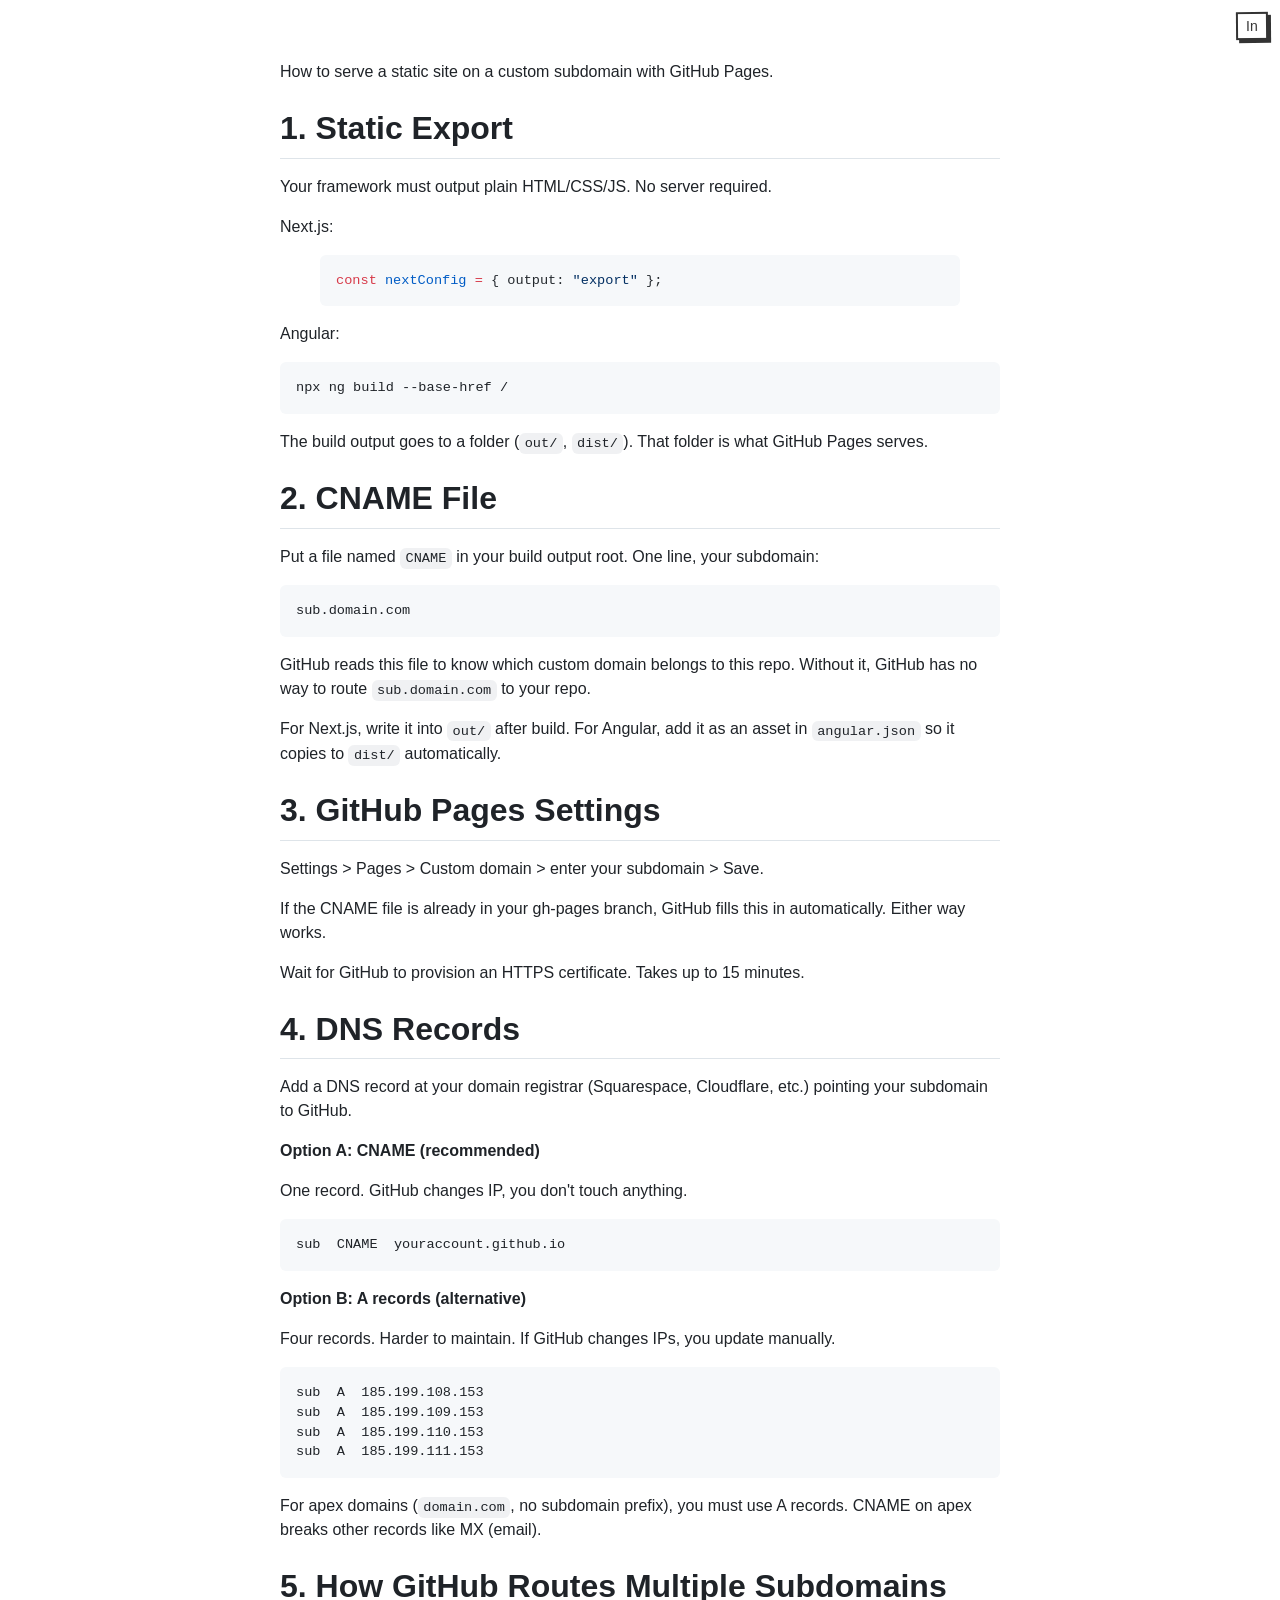
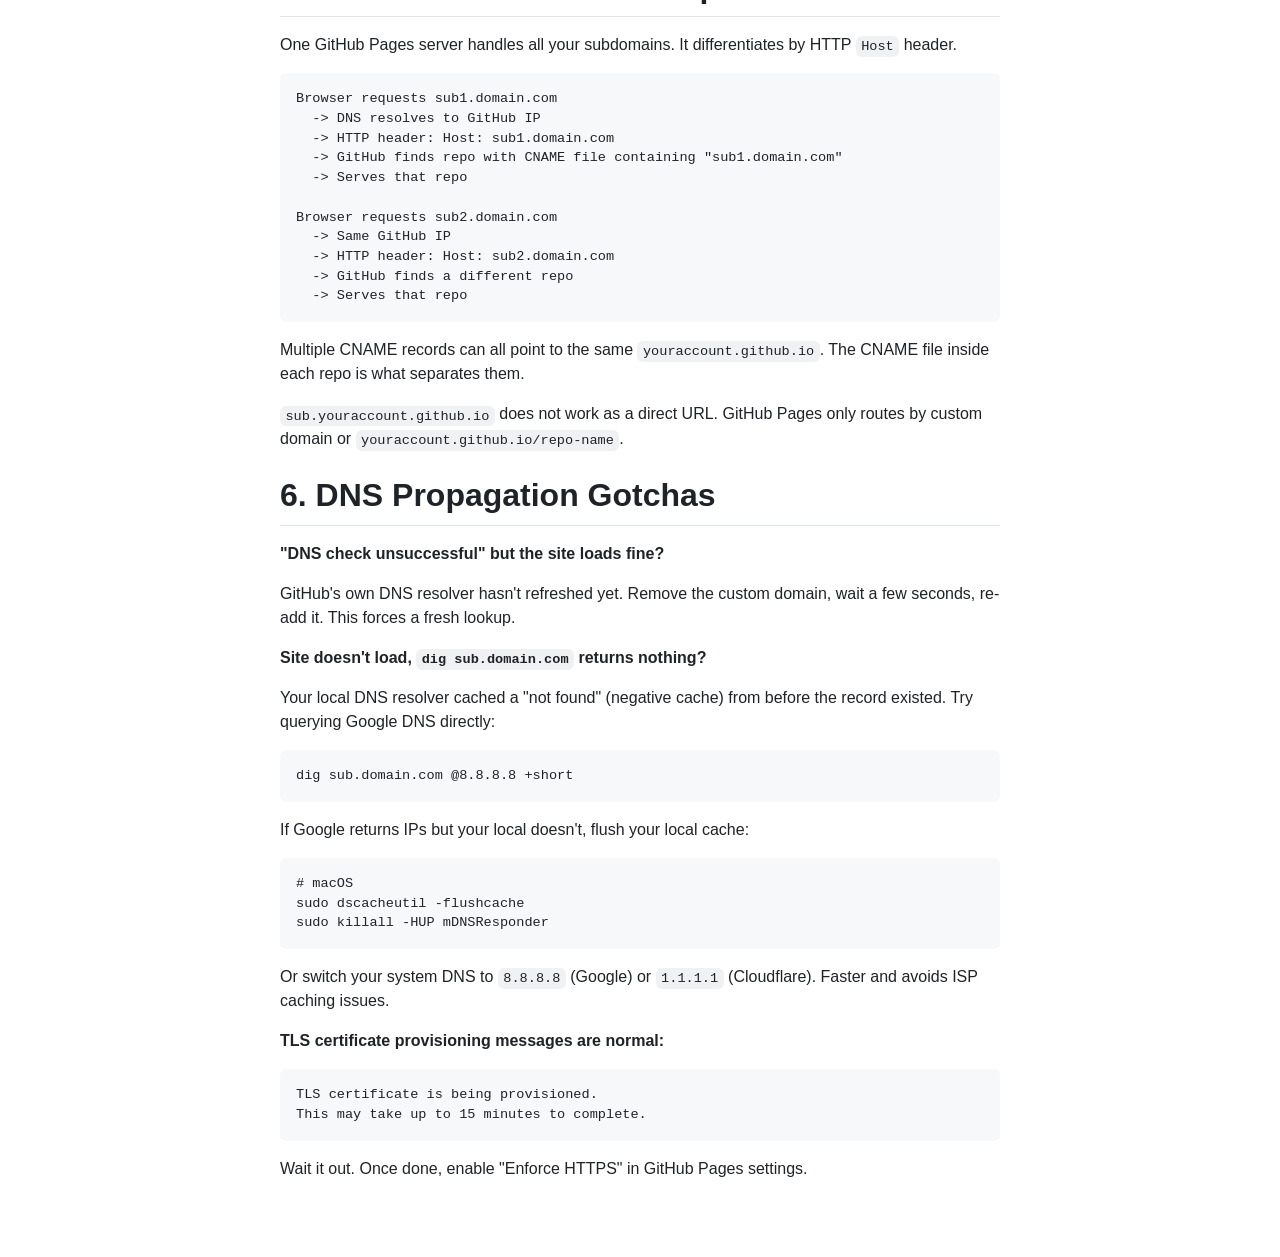
==== index.html @ 017d8f03 "Get schwifty" ====
<!DOCTYPE html><!--F94pwyqtLbJ1Lxm8jkdNw--><html lang="en"><head><meta charSet="utf-8"/><link rel="preconnect" href="/" crossorigin=""/><meta name="viewport" content="width=device-width, initial-scale=1"/><link rel="stylesheet" href="/_next/static/css/fa06c269acf35ffd.css" data-precedence="next"/><link rel="stylesheet" href="/_next/static/css/74cd0a2f782d143d.css" data-precedence="next"/><link rel="preload" as="script" fetchPriority="low" href="/_next/static/chunks/webpack-ace432bf927665dd.js"/><script src="/_next/static/chunks/b48bacdb-7a43676c4658920c.js" async=""></script><script src="/_next/static/chunks/946-8ff3b1b3d283916a.js" async=""></script><script src="/_next/static/chunks/main-app-d2dad3be5fbc495d.js" async=""></script><script src="/_next/static/chunks/1d63ee18-108c5ae9f1ac741a.js" async=""></script><script src="/_next/static/chunks/461-efc938a160408e23.js" async=""></script><script src="/_next/static/chunks/app/layout-14f5645ea56c3a51.js" async=""></script><meta name="next-size-adjust" content=""/><link rel="icon" type="image/svg+xml" href="/fav.svg"/><link rel="icon" href="/favicon.ico" media="(prefers-color-scheme: light)"/><link rel="icon" href="/favicon-dark.ico" media="(prefers-color-scheme: dark)"/><title>Serving your subdomain on Github too | jialinhuang</title><script src="/_next/static/chunks/polyfills-42372ed130431b0a.js" noModule=""></script></head><body class="__className_1773dd"><div hidden=""><!--$--><!--/$--></div><div id="auth-button" style="position:fixed;top:12px;right:12px"></div><article class="markdown-body page_base__QPYMP"><div><p>How to serve a static site on a custom subdomain with GitHub Pages.</p>
<h1>1. Static Export</h1>
<p>Your framework must output plain HTML/CSS/JS. No server required.</p>
<p>Next.js:</p>
<figure data-rehype-pretty-code-figure=""><pre tabindex="0" data-language="js" data-theme="github-dark github-light"><code data-language="js" data-theme="github-dark github-light" style="display: grid;"><span data-line=""><span style="--shiki-dark:#F97583;--shiki-light:#D73A49">const</span><span style="--shiki-dark:#79B8FF;--shiki-light:#005CC5"> nextConfig</span><span style="--shiki-dark:#F97583;--shiki-light:#D73A49"> =</span><span style="--shiki-dark:#E1E4E8;--shiki-light:#24292E"> { output: </span><span style="--shiki-dark:#9ECBFF;--shiki-light:#032F62">"export"</span><span style="--shiki-dark:#E1E4E8;--shiki-light:#24292E"> };</span></span></code></pre></figure>
<p>Angular:</p>
<pre><code>npx ng build --base-href /
</code></pre>
<p>The build output goes to a folder (<code>out/</code>, <code>dist/</code>). That folder is what GitHub Pages serves.</p>
<h1>2. CNAME File</h1>
<p>Put a file named <code>CNAME</code> in your build output root. One line, your subdomain:</p>
<pre><code>sub.domain.com
</code></pre>
<p>GitHub reads this file to know which custom domain belongs to this repo. Without it, GitHub has no way to route <code>sub.domain.com</code> to your repo.</p>
<p>For Next.js, write it into <code>out/</code> after build. For Angular, add it as an asset in <code>angular.json</code> so it copies to <code>dist/</code> automatically.</p>
<h1>3. GitHub Pages Settings</h1>
<p>Settings > Pages > Custom domain > enter your subdomain > Save.</p>
<p>If the CNAME file is already in your gh-pages branch, GitHub fills this in automatically. Either way works.</p>
<p>Wait for GitHub to provision an HTTPS certificate. Takes up to 15 minutes.</p>
<h1>4. DNS Records</h1>
<p>Add a DNS record at your domain registrar (Squarespace, Cloudflare, etc.) pointing your subdomain to GitHub.</p>
<p><strong>Option A: CNAME (recommended)</strong></p>
<p>One record. GitHub changes IP, you don't touch anything.</p>
<pre><code>sub  CNAME  youraccount.github.io
</code></pre>
<p><strong>Option B: A records (alternative)</strong></p>
<p>Four records. Harder to maintain. If GitHub changes IPs, you update manually.</p>
<pre><code>sub  A  185.199.108.153
sub  A  185.199.109.153
sub  A  185.199.110.153
sub  A  185.199.111.153
</code></pre>
<p>For apex domains (<code>domain.com</code>, no subdomain prefix), you must use A records. CNAME on apex breaks other records like MX (email).</p>
<h1>5. How GitHub Routes Multiple Subdomains</h1>
<p>One GitHub Pages server handles all your subdomains. It differentiates by HTTP <code>Host</code> header.</p>
<pre><code>Browser requests sub1.domain.com
  -> DNS resolves to GitHub IP
  -> HTTP header: Host: sub1.domain.com
  -> GitHub finds repo with CNAME file containing "sub1.domain.com"
  -> Serves that repo

Browser requests sub2.domain.com
  -> Same GitHub IP
  -> HTTP header: Host: sub2.domain.com
  -> GitHub finds a different repo
  -> Serves that repo
</code></pre>
<p>Multiple CNAME records can all point to the same <code>youraccount.github.io</code>. The CNAME file inside each repo is what separates them.</p>
<p><code>sub.youraccount.github.io</code> does not work as a direct URL. GitHub Pages only routes by custom domain or <code>youraccount.github.io/repo-name</code>.</p>
<h1>6. DNS Propagation Gotchas</h1>
<p><strong>"DNS check unsuccessful" but the site loads fine?</strong></p>
<p>GitHub's own DNS resolver hasn't refreshed yet. Remove the custom domain, wait a few seconds, re-add it. This forces a fresh lookup.</p>
<p><strong>Site doesn't load, <code>dig sub.domain.com</code> returns nothing?</strong></p>
<p>Your local DNS resolver cached a "not found" (negative cache) from before the record existed. Try querying Google DNS directly:</p>
<pre><code>dig sub.domain.com @8.8.8.8 +short
</code></pre>
<p>If Google returns IPs but your local doesn't, flush your local cache:</p>
<pre><code># macOS
sudo dscacheutil -flushcache
sudo killall -HUP mDNSResponder
</code></pre>
<p>Or switch your system DNS to <code>8.8.8.8</code> (Google) or <code>1.1.1.1</code> (Cloudflare). Faster and avoids ISP caching issues.</p>
<p><strong>TLS certificate provisioning messages are normal:</strong></p>
<pre><code>TLS certificate is being provisioned.
This may take up to 15 minutes to complete.
</code></pre>
<p>Wait it out. Once done, enable "Enforce HTTPS" in GitHub Pages settings.</p></div></article><!--$--><!--/$--><script src="/_next/static/chunks/webpack-ace432bf927665dd.js" id="_R_" async=""></script><script>(self.__next_f=self.__next_f||[]).push([0])</script><script>self.__next_f.push([1,"1:\"$Sreact.fragment\"\n2:I[5837,[\"636\",\"static/chunks/1d63ee18-108c5ae9f1ac741a.js\",\"461\",\"static/chunks/461-efc938a160408e23.js\",\"177\",\"static/chunks/app/layout-14f5645ea56c3a51.js\"],\"default\"]\n3:I[5541,[],\"\"]\n4:I[801,[],\"\"]\n6:I[5880,[],\"OutletBoundary\"]\n8:I[8337,[],\"AsyncMetadataOutlet\"]\na:I[5880,[],\"ViewportBoundary\"]\nc:I[5880,[],\"MetadataBoundary\"]\nd:\"$Sreact.suspense\"\nf:I[2455,[],\"\"]\n:HC[\"/\",\"\"]\n:HL[\"/_next/static/css/fa06c269acf35ffd.css\",\"style\"]\n:HL[\"/_next/static/css/74cd0a2f782d143d.css\",\"style\"]\n"])</script><script>self.__next_f.push([1,"0:{\"P\":null,\"b\":\"F94pwyqtLbJ1Lxm8jkdNw\",\"p\":\"\",\"c\":[\"\",\"\"],\"i\":false,\"f\":[[[\"\",{\"children\":[\"__PAGE__\",{}]},\"$undefined\",\"$undefined\",true],[\"\",[\"$\",\"$1\",\"c\",{\"children\":[[[\"$\",\"link\",\"0\",{\"rel\":\"stylesheet\",\"href\":\"/_next/static/css/fa06c269acf35ffd.css\",\"precedence\":\"next\",\"crossOrigin\":\"$undefined\",\"nonce\":\"$undefined\"}]],[\"$\",\"html\",null,{\"lang\":\"en\",\"children\":[[\"$\",\"head\",null,{\"children\":[[\"$\",\"link\",null,{\"rel\":\"icon\",\"type\":\"image/svg+xml\",\"href\":\"/fav.svg\"}],[\"$\",\"link\",null,{\"rel\":\"icon\",\"href\":\"/favicon.ico\",\"media\":\"(prefers-color-scheme: light)\"}],[\"$\",\"link\",null,{\"rel\":\"icon\",\"href\":\"/favicon-dark.ico\",\"media\":\"(prefers-color-scheme: dark)\"}]]}],[\"$\",\"body\",null,{\"className\":\"__className_1773dd\",\"children\":[[\"$\",\"$L2\",null,{}],[\"$\",\"$L3\",null,{\"parallelRouterKey\":\"children\",\"error\":\"$undefined\",\"errorStyles\":\"$undefined\",\"errorScripts\":\"$undefined\",\"template\":[\"$\",\"$L4\",null,{}],\"templateStyles\":\"$undefined\",\"templateScripts\":\"$undefined\",\"notFound\":[[[\"$\",\"title\",null,{\"children\":\"404: This page could not be found.\"}],[\"$\",\"div\",null,{\"style\":{\"fontFamily\":\"system-ui,\\\"Segoe UI\\\",Roboto,Helvetica,Arial,sans-serif,\\\"Apple Color Emoji\\\",\\\"Segoe UI Emoji\\\"\",\"height\":\"100vh\",\"textAlign\":\"center\",\"display\":\"flex\",\"flexDirection\":\"column\",\"alignItems\":\"center\",\"justifyContent\":\"center\"},\"children\":[\"$\",\"div\",null,{\"children\":[[\"$\",\"style\",null,{\"dangerouslySetInnerHTML\":{\"__html\":\"body{color:#000;background:#fff;margin:0}.next-error-h1{border-right:1px solid rgba(0,0,0,.3)}@media (prefers-color-scheme:dark){body{color:#fff;background:#000}.next-error-h1{border-right:1px solid rgba(255,255,255,.3)}}\"}}],[\"$\",\"h1\",null,{\"className\":\"next-error-h1\",\"style\":{\"display\":\"inline-block\",\"margin\":\"0 20px 0 0\",\"padding\":\"0 23px 0 0\",\"fontSize\":24,\"fontWeight\":500,\"verticalAlign\":\"top\",\"lineHeight\":\"49px\"},\"children\":404}],[\"$\",\"div\",null,{\"style\":{\"display\":\"inline-block\"},\"children\":[\"$\",\"h2\",null,{\"style\":{\"fontSize\":14,\"fontWeight\":400,\"lineHeight\":\"49px\",\"margin\":0},\"children\":\"This page could not be found.\"}]}]]}]}]],[]],\"forbidden\":\"$undefined\",\"unauthorized\":\"$undefined\"}]]}]]}]]}],{\"children\":[\"__PAGE__\",[\"$\",\"$1\",\"c\",{\"children\":[\"$L5\",[[\"$\",\"link\",\"0\",{\"rel\":\"stylesheet\",\"href\":\"/_next/static/css/74cd0a2f782d143d.css\",\"precedence\":\"next\",\"crossOrigin\":\"$undefined\",\"nonce\":\"$undefined\"}]],[\"$\",\"$L6\",null,{\"children\":[\"$L7\",[\"$\",\"$L8\",null,{\"promise\":\"$@9\"}]]}]]}],{},null,false]},null,false],[\"$\",\"$1\",\"h\",{\"children\":[null,[[\"$\",\"$La\",null,{\"children\":\"$Lb\"}],[\"$\",\"meta\",null,{\"name\":\"next-size-adjust\",\"content\":\"\"}]],[\"$\",\"$Lc\",null,{\"children\":[\"$\",\"div\",null,{\"hidden\":true,\"children\":[\"$\",\"$d\",null,{\"fallback\":null,\"children\":\"$Le\"}]}]}]]}],false]],\"m\":\"$undefined\",\"G\":[\"$f\",[]],\"s\":false,\"S\":true}\n"])</script><script>self.__next_f.push([1,"b:[[\"$\",\"meta\",\"0\",{\"charSet\":\"utf-8\"}],[\"$\",\"meta\",\"1\",{\"name\":\"viewport\",\"content\":\"width=device-width, initial-scale=1\"}]]\n7:null\n"])</script><script>self.__next_f.push([1,"9:{\"metadata\":[[\"$\",\"title\",\"0\",{\"children\":\"Serving your subdomain on Github too | jialinhuang\"}]],\"error\":null,\"digest\":\"$undefined\"}\n"])</script><script>self.__next_f.push([1,"e:\"$9:metadata\"\n"])</script><script>self.__next_f.push([1,"10:T11be,"])</script><script>self.__next_f.push([1,"\u003cp\u003eHow to serve a static site on a custom subdomain with GitHub Pages.\u003c/p\u003e\n\u003ch1\u003e1. Static Export\u003c/h1\u003e\n\u003cp\u003eYour framework must output plain HTML/CSS/JS. No server required.\u003c/p\u003e\n\u003cp\u003eNext.js:\u003c/p\u003e\n\u003cfigure data-rehype-pretty-code-figure=\"\"\u003e\u003cpre tabindex=\"0\" data-language=\"js\" data-theme=\"github-dark github-light\"\u003e\u003ccode data-language=\"js\" data-theme=\"github-dark github-light\" style=\"display: grid;\"\u003e\u003cspan data-line=\"\"\u003e\u003cspan style=\"--shiki-dark:#F97583;--shiki-light:#D73A49\"\u003econst\u003c/span\u003e\u003cspan style=\"--shiki-dark:#79B8FF;--shiki-light:#005CC5\"\u003e nextConfig\u003c/span\u003e\u003cspan style=\"--shiki-dark:#F97583;--shiki-light:#D73A49\"\u003e =\u003c/span\u003e\u003cspan style=\"--shiki-dark:#E1E4E8;--shiki-light:#24292E\"\u003e { output: \u003c/span\u003e\u003cspan style=\"--shiki-dark:#9ECBFF;--shiki-light:#032F62\"\u003e\"export\"\u003c/span\u003e\u003cspan style=\"--shiki-dark:#E1E4E8;--shiki-light:#24292E\"\u003e };\u003c/span\u003e\u003c/span\u003e\u003c/code\u003e\u003c/pre\u003e\u003c/figure\u003e\n\u003cp\u003eAngular:\u003c/p\u003e\n\u003cpre\u003e\u003ccode\u003enpx ng build --base-href /\n\u003c/code\u003e\u003c/pre\u003e\n\u003cp\u003eThe build output goes to a folder (\u003ccode\u003eout/\u003c/code\u003e, \u003ccode\u003edist/\u003c/code\u003e). That folder is what GitHub Pages serves.\u003c/p\u003e\n\u003ch1\u003e2. CNAME File\u003c/h1\u003e\n\u003cp\u003ePut a file named \u003ccode\u003eCNAME\u003c/code\u003e in your build output root. One line, your subdomain:\u003c/p\u003e\n\u003cpre\u003e\u003ccode\u003esub.domain.com\n\u003c/code\u003e\u003c/pre\u003e\n\u003cp\u003eGitHub reads this file to know which custom domain belongs to this repo. Without it, GitHub has no way to route \u003ccode\u003esub.domain.com\u003c/code\u003e to your repo.\u003c/p\u003e\n\u003cp\u003eFor Next.js, write it into \u003ccode\u003eout/\u003c/code\u003e after build. For Angular, add it as an asset in \u003ccode\u003eangular.json\u003c/code\u003e so it copies to \u003ccode\u003edist/\u003c/code\u003e automatically.\u003c/p\u003e\n\u003ch1\u003e3. GitHub Pages Settings\u003c/h1\u003e\n\u003cp\u003eSettings \u003e Pages \u003e Custom domain \u003e enter your subdomain \u003e Save.\u003c/p\u003e\n\u003cp\u003eIf the CNAME file is already in your gh-pages branch, GitHub fills this in automatically. Either way works.\u003c/p\u003e\n\u003cp\u003eWait for GitHub to provision an HTTPS certificate. Takes up to 15 minutes.\u003c/p\u003e\n\u003ch1\u003e4. DNS Records\u003c/h1\u003e\n\u003cp\u003eAdd a DNS record at your domain registrar (Squarespace, Cloudflare, etc.) pointing your subdomain to GitHub.\u003c/p\u003e\n\u003cp\u003e\u003cstrong\u003eOption A: CNAME (recommended)\u003c/strong\u003e\u003c/p\u003e\n\u003cp\u003eOne record. GitHub changes IP, you don't touch anything.\u003c/p\u003e\n\u003cpre\u003e\u003ccode\u003esub  CNAME  youraccount.github.io\n\u003c/code\u003e\u003c/pre\u003e\n\u003cp\u003e\u003cstrong\u003eOption B: A records (alternative)\u003c/strong\u003e\u003c/p\u003e\n\u003cp\u003eFour records. Harder to maintain. If GitHub changes IPs, you update manually.\u003c/p\u003e\n\u003cpre\u003e\u003ccode\u003esub  A  185.199.108.153\nsub  A  185.199.109.153\nsub  A  185.199.110.153\nsub  A  185.199.111.153\n\u003c/code\u003e\u003c/pre\u003e\n\u003cp\u003eFor apex domains (\u003ccode\u003edomain.com\u003c/code\u003e, no subdomain prefix), you must use A records. CNAME on apex breaks other records like MX (email).\u003c/p\u003e\n\u003ch1\u003e5. How GitHub Routes Multiple Subdomains\u003c/h1\u003e\n\u003cp\u003eOne GitHub Pages server handles all your subdomains. It differentiates by HTTP \u003ccode\u003eHost\u003c/code\u003e header.\u003c/p\u003e\n\u003cpre\u003e\u003ccode\u003eBrowser requests sub1.domain.com\n  -\u003e DNS resolves to GitHub IP\n  -\u003e HTTP header: Host: sub1.domain.com\n  -\u003e GitHub finds repo with CNAME file containing \"sub1.domain.com\"\n  -\u003e Serves that repo\n\nBrowser requests sub2.domain.com\n  -\u003e Same GitHub IP\n  -\u003e HTTP header: Host: sub2.domain.com\n  -\u003e GitHub finds a different repo\n  -\u003e Serves that repo\n\u003c/code\u003e\u003c/pre\u003e\n\u003cp\u003eMultiple CNAME records can all point to the same \u003ccode\u003eyouraccount.github.io\u003c/code\u003e. The CNAME file inside each repo is what separates them.\u003c/p\u003e\n\u003cp\u003e\u003ccode\u003esub.youraccount.github.io\u003c/code\u003e does not work as a direct URL. GitHub Pages only routes by custom domain or \u003ccode\u003eyouraccount.github.io/repo-name\u003c/code\u003e.\u003c/p\u003e\n\u003ch1\u003e6. DNS Propagation Gotchas\u003c/h1\u003e\n\u003cp\u003e\u003cstrong\u003e\"DNS check unsuccessful\" but the site loads fine?\u003c/strong\u003e\u003c/p\u003e\n\u003cp\u003eGitHub's own DNS resolver hasn't refreshed yet. Remove the custom domain, wait a few seconds, re-add it. This forces a fresh lookup.\u003c/p\u003e\n\u003cp\u003e\u003cstrong\u003eSite doesn't load, \u003ccode\u003edig sub.domain.com\u003c/code\u003e returns nothing?\u003c/strong\u003e\u003c/p\u003e\n\u003cp\u003eYour local DNS resolver cached a \"not found\" (negative cache) from before the record existed. Try querying Google DNS directly:\u003c/p\u003e\n\u003cpre\u003e\u003ccode\u003edig sub.domain.com @8.8.8.8 +short\n\u003c/code\u003e\u003c/pre\u003e\n\u003cp\u003eIf Google returns IPs but your local doesn't, flush your local cache:\u003c/p\u003e\n\u003cpre\u003e\u003ccode\u003e# macOS\nsudo dscacheutil -flushcache\nsudo killall -HUP mDNSResponder\n\u003c/code\u003e\u003c/pre\u003e\n\u003cp\u003eOr switch your system DNS to \u003ccode\u003e8.8.8.8\u003c/code\u003e (Google) or \u003ccode\u003e1.1.1.1\u003c/code\u003e (Cloudflare). Faster and avoids ISP caching issues.\u003c/p\u003e\n\u003cp\u003e\u003cstrong\u003eTLS certificate provisioning messages are normal:\u003c/strong\u003e\u003c/p\u003e\n\u003cpre\u003e\u003ccode\u003eTLS certificate is being provisioned.\nThis may take up to 15 minutes to complete.\n\u003c/code\u003e\u003c/pre\u003e\n\u003cp\u003eWait it out. Once done, enable \"Enforce HTTPS\" in GitHub Pages settings.\u003c/p\u003e"])</script><script>self.__next_f.push([1,"5:[\"$\",\"article\",null,{\"className\":\"markdown-body page_base__QPYMP\",\"children\":[\"$\",\"div\",null,{\"dangerouslySetInnerHTML\":{\"__html\":\"$10\"}}]}]\n"])</script></body></html>
---- _next/static/css/fa06c269acf35ffd.css ----
@font-face{font-family:Merriweather;font-style:normal;font-weight:300;font-stretch:100%;font-display:swap;src:url(/_next/static/media/fe4c52824bfaed3e-s.woff2) format("woff2");unicode-range:u+0460-052f,u+1c80-1c8a,u+20b4,u+2de0-2dff,u+a640-a69f,u+fe2e-fe2f}@font-face{font-family:Merriweather;font-style:normal;font-weight:300;font-stretch:100%;font-display:swap;src:url(/_next/static/media/3e8ab5100a4aa694-s.woff2) format("woff2");unicode-range:u+0301,u+0400-045f,u+0490-0491,u+04b0-04b1,u+2116}@font-face{font-family:Merriweather;font-style:normal;font-weight:300;font-stretch:100%;font-display:swap;src:url(/_next/static/media/b78b37b810acce9f-s.woff2) format("woff2");unicode-range:u+0102-0103,u+0110-0111,u+0128-0129,u+0168-0169,u+01a0-01a1,u+01af-01b0,u+0300-0301,u+0303-0304,u+0308-0309,u+0323,u+0329,u+1ea0-1ef9,u+20ab}@font-face{font-family:Merriweather;font-style:normal;font-weight:300;font-stretch:100%;font-display:swap;src:url(/_next/static/media/027647acf05c7ff8-s.woff2) format("woff2");unicode-range:u+0100-02ba,u+02bd-02c5,u+02c7-02cc,u+02ce-02d7,u+02dd-02ff,u+0304,u+0308,u+0329,u+1d00-1dbf,u+1e00-1e9f,u+1ef2-1eff,u+2020,u+20a0-20ab,u+20ad-20c0,u+2113,u+2c60-2c7f,u+a720-a7ff}@font-face{font-family:Merriweather;font-style:normal;font-weight:300;font-stretch:100%;font-display:swap;src:url(/_next/static/media/1f3fe8c6df3d47c1-s.woff2) format("woff2");unicode-range:u+00??,u+0131,u+0152-0153,u+02bb-02bc,u+02c6,u+02da,u+02dc,u+0304,u+0308,u+0329,u+2000-206f,u+20ac,u+2122,u+2191,u+2193,u+2212,u+2215,u+feff,u+fffd}@font-face{font-family:Merriweather;font-style:normal;font-weight:400;font-stretch:100%;font-display:swap;src:url(/_next/static/media/fe4c52824bfaed3e-s.woff2) format("woff2");unicode-range:u+0460-052f,u+1c80-1c8a,u+20b4,u+2de0-2dff,u+a640-a69f,u+fe2e-fe2f}@font-face{font-family:Merriweather;font-style:normal;font-weight:400;font-stretch:100%;font-display:swap;src:url(/_next/static/media/3e8ab5100a4aa694-s.woff2) format("woff2");unicode-range:u+0301,u+0400-045f,u+0490-0491,u+04b0-04b1,u+2116}@font-face{font-family:Merriweather;font-style:normal;font-weight:400;font-stretch:100%;font-display:swap;src:url(/_next/static/media/b78b37b810acce9f-s.woff2) format("woff2");unicode-range:u+0102-0103,u+0110-0111,u+0128-0129,u+0168-0169,u+01a0-01a1,u+01af-01b0,u+0300-0301,u+0303-0304,u+0308-0309,u+0323,u+0329,u+1ea0-1ef9,u+20ab}@font-face{font-family:Merriweather;font-style:normal;font-weight:400;font-stretch:100%;font-display:swap;src:url(/_next/static/media/027647acf05c7ff8-s.woff2) format("woff2");unicode-range:u+0100-02ba,u+02bd-02c5,u+02c7-02cc,u+02ce-02d7,u+02dd-02ff,u+0304,u+0308,u+0329,u+1d00-1dbf,u+1e00-1e9f,u+1ef2-1eff,u+2020,u+20a0-20ab,u+20ad-20c0,u+2113,u+2c60-2c7f,u+a720-a7ff}@font-face{font-family:Merriweather;font-style:normal;font-weight:400;font-stretch:100%;font-display:swap;src:url(/_next/static/media/1f3fe8c6df3d47c1-s.woff2) format("woff2");unicode-range:u+00??,u+0131,u+0152-0153,u+02bb-02bc,u+02c6,u+02da,u+02dc,u+0304,u+0308,u+0329,u+2000-206f,u+20ac,u+2122,u+2191,u+2193,u+2212,u+2215,u+feff,u+fffd}@font-face{font-family:Merriweather;font-style:normal;font-weight:700;font-stretch:100%;font-display:swap;src:url(/_next/static/media/fe4c52824bfaed3e-s.woff2) format("woff2");unicode-range:u+0460-052f,u+1c80-1c8a,u+20b4,u+2de0-2dff,u+a640-a69f,u+fe2e-fe2f}@font-face{font-family:Merriweather;font-style:normal;font-weight:700;font-stretch:100%;font-display:swap;src:url(/_next/static/media/3e8ab5100a4aa694-s.woff2) format("woff2");unicode-range:u+0301,u+0400-045f,u+0490-0491,u+04b0-04b1,u+2116}@font-face{font-family:Merriweather;font-style:normal;font-weight:700;font-stretch:100%;font-display:swap;src:url(/_next/static/media/b78b37b810acce9f-s.woff2) format("woff2");unicode-range:u+0102-0103,u+0110-0111,u+0128-0129,u+0168-0169,u+01a0-01a1,u+01af-01b0,u+0300-0301,u+0303-0304,u+0308-0309,u+0323,u+0329,u+1ea0-1ef9,u+20ab}@font-face{font-family:Merriweather;font-style:normal;font-weight:700;font-stretch:100%;font-display:swap;src:url(/_next/static/media/027647acf05c7ff8-s.woff2) format("woff2");unicode-range:u+0100-02ba,u+02bd-02c5,u+02c7-02cc,u+02ce-02d7,u+02dd-02ff,u+0304,u+0308,u+0329,u+1d00-1dbf,u+1e00-1e9f,u+1ef2-1eff,u+2020,u+20a0-20ab,u+20ad-20c0,u+2113,u+2c60-2c7f,u+a720-a7ff}@font-face{font-family:Merriweather;font-style:normal;font-weight:700;font-stretch:100%;font-display:swap;src:url(/_next/static/media/1f3fe8c6df3d47c1-s.woff2) format("woff2");unicode-range:u+00??,u+0131,u+0152-0153,u+02bb-02bc,u+02c6,u+02da,u+02dc,u+0304,u+0308,u+0329,u+2000-206f,u+20ac,u+2122,u+2191,u+2193,u+2212,u+2215,u+feff,u+fffd}@font-face{font-family:Merriweather Fallback;src:local("Times New Roman");ascent-override:80.59%;descent-override:22.36%;line-gap-override:0.00%;size-adjust:122.09%}.__className_1773dd{font-family:Merriweather,Merriweather Fallback;font-style:normal}:root{--background:#ffffff;--foreground:#171717}@media (prefers-color-scheme:dark){:root{--background:#0d1117;--foreground:#e6edf3}}body,html{max-width:100vw;overflow-x:hidden}body{color:var(--foreground);background:var(--background);font-family:Arial,Helvetica,sans-serif;-webkit-font-smoothing:antialiased;-moz-osx-font-smoothing:grayscale}*{box-sizing:border-box;padding:0;margin:0}a{color:inherit;text-decoration:none}@media (prefers-color-scheme:dark){html{color-scheme:dark}}.markdown-body figure{margin-left:0;margin-right:0}code[data-theme*=" "],code[data-theme*=" "] span{color:var(--shiki-light);background-color:var(--shiki-light-bg)}@media (prefers-color-scheme:dark){code[data-theme*=" "],code[data-theme*=" "] span{color:var(--shiki-dark);background-color:var(--shiki-dark-bg)}}.markdown-body{--base-size-16:1rem;--base-size-24:1.5rem;--base-size-4:0.25rem;--base-size-40:2.5rem;--base-size-8:0.5rem;--base-text-weight-medium:500;--base-text-weight-normal:400;--base-text-weight-semibold:600;--fontStack-monospace:ui-monospace,SFMono-Regular,SF Mono,Menlo,Consolas,Liberation Mono,monospace;--fontStack-sansSerif:-apple-system,BlinkMacSystemFont,"Segoe UI","Noto Sans",Helvetica,Arial,sans-serif,"Apple Color Emoji","Segoe UI Emoji";--fgColor-accent:Highlight}@media (prefers-color-scheme:dark){.markdown-body,[data-theme=dark]{color-scheme:dark;--fgColor-accent:#4493f8;--bgColor-attention-muted:#bb800926;--bgColor-default:#0d1117;--bgColor-muted:#151b23;--bgColor-neutral-muted:#656c7633;--borderColor-accent-emphasis:#1f6feb;--borderColor-attention-emphasis:#9e6a03;--borderColor-danger-emphasis:#da3633;--borderColor-default:#3d444d;--borderColor-done-emphasis:#8957e5;--borderColor-success-emphasis:#238636;--color-prettylights-syntax-brackethighlighter-angle:#9198a1;--color-prettylights-syntax-brackethighlighter-unmatched:#f85149;--color-prettylights-syntax-carriage-return-bg:#b62324;--color-prettylights-syntax-carriage-return-text:#f0f6fc;--color-prettylights-syntax-comment:#9198a1;--color-prettylights-syntax-constant:#79c0ff;--color-prettylights-syntax-constant-other-reference-link:#a5d6ff;--color-prettylights-syntax-entity:#d2a8ff;--color-prettylights-syntax-entity-tag:#7ee787;--color-prettylights-syntax-keyword:#ff7b72;--color-prettylights-syntax-markup-bold:#f0f6fc;--color-prettylights-syntax-markup-changed-bg:#5a1e02;--color-prettylights-syntax-markup-changed-text:#ffdfb6;--color-prettylights-syntax-markup-deleted-bg:#67060c;--color-prettylights-syntax-markup-deleted-text:#ffdcd7;--color-prettylights-syntax-markup-heading:#1f6feb;--color-prettylights-syntax-markup-ignored-bg:#1158c7;--color-prettylights-syntax-markup-ignored-text:#f0f6fc;--color-prettylights-syntax-markup-inserted-bg:#033a16;--color-prettylights-syntax-markup-inserted-text:#aff5b4;--color-prettylights-syntax-markup-italic:#f0f6fc;--color-prettylights-syntax-markup-list:#f2cc60;--color-prettylights-syntax-meta-diff-range:#d2a8ff;--color-prettylights-syntax-storage-modifier-import:#f0f6fc;--color-prettylights-syntax-string:#a5d6ff;--color-prettylights-syntax-string-regexp:#7ee787;--color-prettylights-syntax-sublimelinter-gutter-mark:#3d444d;--color-prettylights-syntax-variable:#ffa657;--fgColor-attention:#d29922;--fgColor-danger:#f85149;--fgColor-default:#f0f6fc;--fgColor-done:#ab7df8;--fgColor-muted:#9198a1;--fgColor-success:#3fb950;--borderColor-muted:#3d444db3;--color-prettylights-syntax-invalid-illegal-bg:var(--bgColor-danger-muted);--color-prettylights-syntax-invalid-illegal-text:var(--fgColor-danger);--focus-outlineColor:var(--borderColor-accent-emphasis);--borderColor-neutral-muted:var(--borderColor-muted)}}@media (prefers-color-scheme:light){.markdown-body,[data-theme=light]{color-scheme:light;--fgColor-danger:#d1242f;--bgColor-attention-muted:#fff8c5;--bgColor-muted:#f6f8fa;--bgColor-neutral-muted:#818b981f;--borderColor-accent-emphasis:#0969da;--borderColor-attention-emphasis:#9a6700;--borderColor-danger-emphasis:#cf222e;--borderColor-default:#d1d9e0;--borderColor-done-emphasis:#8250df;--borderColor-success-emphasis:#1a7f37;--color-prettylights-syntax-brackethighlighter-angle:#59636e;--color-prettylights-syntax-brackethighlighter-unmatched:#82071e;--color-prettylights-syntax-carriage-return-bg:#cf222e;--color-prettylights-syntax-carriage-return-text:#f6f8fa;--color-prettylights-syntax-comment:#59636e;--color-prettylights-syntax-constant:#0550ae;--color-prettylights-syntax-constant-other-reference-link:#0a3069;--color-prettylights-syntax-entity:#6639ba;--color-prettylights-syntax-entity-tag:#0550ae;--color-prettylights-syntax-invalid-illegal-text:var(--fgColor-danger);--color-prettylights-syntax-keyword:#cf222e;--color-prettylights-syntax-markup-changed-bg:#ffd8b5;--color-prettylights-syntax-markup-changed-text:#953800;--color-prettylights-syntax-markup-deleted-bg:#ffebe9;--color-prettylights-syntax-markup-deleted-text:#82071e;--color-prettylights-syntax-markup-heading:#0550ae;--color-prettylights-syntax-markup-ignored-bg:#0550ae;--color-prettylights-syntax-markup-ignored-text:#d1d9e0;--color-prettylights-syntax-markup-inserted-bg:#dafbe1;--color-prettylights-syntax-markup-inserted-text:#116329;--color-prettylights-syntax-markup-list:#3b2300;--color-prettylights-syntax-meta-diff-range:#8250df;--color-prettylights-syntax-string:#0a3069;--color-prettylights-syntax-string-regexp:#116329;--color-prettylights-syntax-sublimelinter-gutter-mark:#818b98;--color-prettylights-syntax-variable:#953800;--fgColor-accent:#0969da;--fgColor-attention:#9a6700;--fgColor-done:#8250df;--fgColor-muted:#59636e;--fgColor-success:#1a7f37;--bgColor-default:#ffffff;--borderColor-muted:#d1d9e0b3;--color-prettylights-syntax-invalid-illegal-bg:var(--bgColor-danger-muted);--color-prettylights-syntax-markup-bold:#1f2328;--color-prettylights-syntax-markup-italic:#1f2328;--color-prettylights-syntax-storage-modifier-import:#1f2328;--fgColor-default:#1f2328;--focus-outlineColor:var(--borderColor-accent-emphasis);--borderColor-neutral-muted:var(--borderColor-muted)}}.markdown-body{-ms-text-size-adjust:100%;-webkit-text-size-adjust:100%;margin:0;font-weight:var(--base-text-weight-normal,400);color:var(--fgColor-default);background-color:var(--bgColor-default);font-family:var(--fontStack-sansSerif,-apple-system,BlinkMacSystemFont,"Segoe UI","Noto Sans",Helvetica,Arial,sans-serif,"Apple Color Emoji","Segoe UI Emoji");font-size:16px;line-height:1.5;word-wrap:break-word}.markdown-body a{text-decoration:underline;text-underline-offset:.2rem}.markdown-body h1:hover .anchor .octicon-link:before,.markdown-body h2:hover .anchor .octicon-link:before,.markdown-body h3:hover .anchor .octicon-link:before,.markdown-body h4:hover .anchor .octicon-link:before,.markdown-body h5:hover .anchor .octicon-link:before,.markdown-body h6:hover .anchor .octicon-link:before{width:16px;height:16px;content:" ";display:inline-block;background-color:currentColor;-webkit-mask-image:url("data:image/svg+xml,<svg xmlns='http://www.w3.org/2000/svg' viewBox='0 0 16 16' version='1.1' aria-hidden='true'><path fill-rule='evenodd' d='M7.775 3.275a.75.75 0 001.06 1.06l1.25-1.25a2 2 0 112.83 2.83l-2.5 2.5a2 2 0 01-2.83 0 .75.75 0 00-1.06 1.06 3.5 3.5 0 004.95 0l2.5-2.5a3.5 3.5 0 00-4.95-4.95l-1.25 1.25zm-4.69 9.64a2 2 0 010-2.83l2.5-2.5a2 2 0 012.83 0 .75.75 0 001.06-1.06 3.5 3.5 0 00-4.95 0l-2.5 2.5a3.5 3.5 0 004.95 4.95l1.25-1.25a.75.75 0 00-1.06-1.06l-1.25 1.25a2 2 0 01-2.83 0z'></path></svg>");mask-image:url("data:image/svg+xml,<svg xmlns='http://www.w3.org/2000/svg' viewBox='0 0 16 16' version='1.1' aria-hidden='true'><path fill-rule='evenodd' d='M7.775 3.275a.75.75 0 001.06 1.06l1.25-1.25a2 2 0 112.83 2.83l-2.5 2.5a2 2 0 01-2.83 0 .75.75 0 00-1.06 1.06 3.5 3.5 0 004.95 0l2.5-2.5a3.5 3.5 0 00-4.95-4.95l-1.25 1.25zm-4.69 9.64a2 2 0 010-2.83l2.5-2.5a2 2 0 012.83 0 .75.75 0 001.06-1.06 3.5 3.5 0 00-4.95 0l-2.5 2.5a3.5 3.5 0 004.95 4.95l1.25-1.25a.75.75 0 00-1.06-1.06l-1.25 1.25a2 2 0 01-2.83 0z'></path></svg>")}.markdown-body details,.markdown-body figcaption,.markdown-body figure{display:block}.markdown-body summary{display:list-item}.markdown-body [hidden]{display:none!important}.markdown-body a{background-color:rgba(0,0,0,0);color:var(--fgColor-accent);text-decoration:none}.markdown-body abbr[title]{border-bottom:none;-webkit-text-decoration:underline dotted;text-decoration:underline dotted}.markdown-body b,.markdown-body strong{font-weight:var(--base-text-weight-semibold,600)}.markdown-body dfn{font-style:italic}.markdown-body h1{margin:.67em 0;font-weight:var(--base-text-weight-semibold,600);padding-bottom:.3em;font-size:2em;border-bottom:1px solid var(--borderColor-muted)}.markdown-body mark{background-color:var(--bgColor-attention-muted);color:var(--fgColor-default)}.markdown-body small{font-size:90%}.markdown-body sub,.markdown-body sup{font-size:75%;line-height:0;position:relative;vertical-align:baseline}.markdown-body sub{bottom:-.25em}.markdown-body sup{top:-.5em}.markdown-body img{border-style:none;max-width:100%;box-sizing:content-box}.markdown-body code,.markdown-body kbd,.markdown-body pre,.markdown-body samp{font-family:monospace;font-size:1em}.markdown-body figure{margin:1em var(--base-size-40)}.markdown-body hr{box-sizing:content-box;overflow:hidden;background:rgba(0,0,0,0);height:.25em;padding:0;margin:var(--base-size-24) 0;background-color:var(--borderColor-default);border:0}.markdown-body input{font:inherit;margin:0;overflow:visible;font-family:inherit;font-size:inherit;line-height:inherit}.markdown-body [type=button],.markdown-body [type=reset],.markdown-body [type=submit]{-webkit-appearance:button;-moz-appearance:button;appearance:button}.markdown-body [type=checkbox],.markdown-body [type=radio]{box-sizing:border-box;padding:0}.markdown-body [type=number]::-webkit-inner-spin-button,.markdown-body [type=number]::-webkit-outer-spin-button{height:auto}.markdown-body [type=search]::-webkit-search-cancel-button,.markdown-body [type=search]::-webkit-search-decoration{-webkit-appearance:none;appearance:none}.markdown-body ::-webkit-input-placeholder{color:inherit;opacity:.54}.markdown-body ::-webkit-file-upload-button{-webkit-appearance:button;appearance:button;font:inherit}.markdown-body a:hover{text-decoration:underline}.markdown-body ::placeholder{color:var(--fgColor-muted);opacity:1}.markdown-body hr:after,.markdown-body hr:before{display:table;content:""}.markdown-body hr:after{clear:both}.markdown-body table{border-spacing:0;border-collapse:collapse;display:block;width:max-content;max-width:100%;overflow:auto;font-feature-settings:"tnum";font-variant:tabular-nums}.markdown-body td,.markdown-body th{padding:0}.markdown-body details summary{cursor:pointer}.markdown-body [role=button]:focus,.markdown-body a:focus,.markdown-body input[type=checkbox]:focus,.markdown-body input[type=radio]:focus{outline:2px solid var(--focus-outlineColor);outline-offset:-2px;box-shadow:none}.markdown-body [role=button]:focus:not(:focus-visible),.markdown-body a:focus:not(:focus-visible),.markdown-body input[type=checkbox]:focus:not(:focus-visible),.markdown-body input[type=radio]:focus:not(:focus-visible){outline:1px solid rgba(0,0,0,0)}.markdown-body [role=button]:focus-visible,.markdown-body a:focus-visible,.markdown-body input[type=checkbox]:focus-visible,.markdown-body input[type=radio]:focus-visible{outline:2px solid var(--focus-outlineColor);outline-offset:-2px;box-shadow:none}.markdown-body a:not([class]):focus,.markdown-body a:not([class]):focus-visible,.markdown-body input[type=checkbox]:focus,.markdown-body input[type=checkbox]:focus-visible,.markdown-body input[type=radio]:focus,.markdown-body input[type=radio]:focus-visible{outline-offset:0}.markdown-body kbd{display:inline-block;padding:var(--base-size-4);font:11px var(--fontStack-monospace,ui-monospace,SFMono-Regular,SF Mono,Menlo,Consolas,Liberation Mono,monospace);line-height:10px;color:var(--fgColor-default);vertical-align:middle;background-color:var(--bgColor-muted);border-bottom-color:var(--borderColor-neutral-muted);border:1px solid var(--borderColor-neutral-muted);border-radius:6px;box-shadow:inset 0 -1px 0 var(--borderColor-neutral-muted)}.markdown-body h1,.markdown-body h2,.markdown-body h3,.markdown-body h4,.markdown-body h5,.markdown-body h6{margin-top:var(--base-size-24);margin-bottom:var(--base-size-16);font-weight:var(--base-text-weight-semibold,600);line-height:1.25}.markdown-body h2{padding-bottom:.3em;font-size:1.5em;border-bottom:1px solid var(--borderColor-muted)}.markdown-body h2,.markdown-body h3{font-weight:var(--base-text-weight-semibold,600)}.markdown-body h3{font-size:1.25em}.markdown-body h4{font-size:1em}.markdown-body h4,.markdown-body h5{font-weight:var(--base-text-weight-semibold,600)}.markdown-body h5{font-size:.875em}.markdown-body h6{font-weight:var(--base-text-weight-semibold,600);font-size:.85em;color:var(--fgColor-muted)}.markdown-body p{margin-top:0;margin-bottom:10px}.markdown-body blockquote{margin:0;padding:0 1em;color:var(--fgColor-muted);border-left:.25em solid var(--borderColor-default)}.markdown-body ol,.markdown-body ul{margin-top:0;margin-bottom:0;padding-left:2em}.markdown-body ol ol,.markdown-body ul ol{list-style-type:lower-roman}.markdown-body ol ol ol,.markdown-body ol ul ol,.markdown-body ul ol ol,.markdown-body ul ul ol{list-style-type:lower-alpha}.markdown-body dd{margin-left:0}.markdown-body code,.markdown-body pre,.markdown-body samp,.markdown-body tt{font-family:var(--fontStack-monospace,ui-monospace,SFMono-Regular,SF Mono,Menlo,Consolas,Liberation Mono,monospace);font-size:12px}.markdown-body pre{margin-top:0;margin-bottom:0;word-wrap:normal}.markdown-body .octicon{display:inline-block;overflow:visible!important;vertical-align:text-bottom;fill:currentColor}.markdown-body input::-webkit-inner-spin-button,.markdown-body input::-webkit-outer-spin-button{margin:0;-webkit-appearance:none;appearance:none}.markdown-body .mr-2{margin-right:var(--base-size-8,8px)!important}.markdown-body:after,.markdown-body:before{display:table;content:""}.markdown-body:after{clear:both}.markdown-body>:first-child{margin-top:0!important}.markdown-body>:last-child{margin-bottom:0!important}.markdown-body a:not([href]){color:inherit;text-decoration:none}.markdown-body .absent{color:var(--fgColor-danger)}.markdown-body .anchor{float:left;padding-right:var(--base-size-4);margin-left:-20px;line-height:1}.markdown-body .anchor:focus{outline:none}.markdown-body blockquote,.markdown-body details,.markdown-body dl,.markdown-body ol,.markdown-body p,.markdown-body pre,.markdown-body table,.markdown-body ul{margin-top:0;margin-bottom:var(--base-size-16)}.markdown-body blockquote>:first-child{margin-top:0}.markdown-body blockquote>:last-child{margin-bottom:0}.markdown-body h1 .octicon-link,.markdown-body h2 .octicon-link,.markdown-body h3 .octicon-link,.markdown-body h4 .octicon-link,.markdown-body h5 .octicon-link,.markdown-body h6 .octicon-link{color:var(--fgColor-default);vertical-align:middle;visibility:hidden}.markdown-body h1:hover .anchor,.markdown-body h2:hover .anchor,.markdown-body h3:hover .anchor,.markdown-body h4:hover .anchor,.markdown-body h5:hover .anchor,.markdown-body h6:hover .anchor{text-decoration:none}.markdown-body h1:hover .anchor .octicon-link,.markdown-body h2:hover .anchor .octicon-link,.markdown-body h3:hover .anchor .octicon-link,.markdown-body h4:hover .anchor .octicon-link,.markdown-body h5:hover .anchor .octicon-link,.markdown-body h6:hover .anchor .octicon-link{visibility:visible}.markdown-body h1 code,.markdown-body h1 tt,.markdown-body h2 code,.markdown-body h2 tt,.markdown-body h3 code,.markdown-body h3 tt,.markdown-body h4 code,.markdown-body h4 tt,.markdown-body h5 code,.markdown-body h5 tt,.markdown-body h6 code,.markdown-body h6 tt{padding:0 .2em;font-size:inherit}.markdown-body summary h1,.markdown-body summary h2,.markdown-body summary h3,.markdown-body summary h4,.markdown-body summary h5,.markdown-body summary h6{display:inline-block}.markdown-body summary h1 .anchor,.markdown-body summary h2 .anchor,.markdown-body summary h3 .anchor,.markdown-body summary h4 .anchor,.markdown-body summary h5 .anchor,.markdown-body summary h6 .anchor{margin-left:-40px}.markdown-body summary h1,.markdown-body summary h2{padding-bottom:0;border-bottom:0}.markdown-body ol.no-list,.markdown-body ul.no-list{padding:0;list-style-type:none}.markdown-body ol[type="a s"]{list-style-type:lower-alpha}.markdown-body ol[type="A s"]{list-style-type:upper-alpha}.markdown-body ol[type="i s"]{list-style-type:lower-roman}.markdown-body ol[type="I s"]{list-style-type:upper-roman}.markdown-body div>ol:not([type]),.markdown-body ol[type="1"]{list-style-type:decimal}.markdown-body ol ol,.markdown-body ol ul,.markdown-body ul ol,.markdown-body ul ul{margin-top:0;margin-bottom:0}.markdown-body li>p{margin-top:var(--base-size-16)}.markdown-body li+li{margin-top:.25em}.markdown-body dl{padding:0}.markdown-body dl dt{padding:0;margin-top:var(--base-size-16);font-size:1em;font-style:italic;font-weight:var(--base-text-weight-semibold,600)}.markdown-body dl dd{padding:0 var(--base-size-16);margin-bottom:var(--base-size-16)}.markdown-body table th{font-weight:var(--base-text-weight-semibold,600)}.markdown-body table td,.markdown-body table th{padding:6px 13px;border:1px solid var(--borderColor-default)}.markdown-body table td>:last-child{margin-bottom:0}.markdown-body table tr{background-color:var(--bgColor-default);border-top:1px solid var(--borderColor-muted)}.markdown-body table tr:nth-child(2n){background-color:var(--bgColor-muted)}.markdown-body table img{background-color:rgba(0,0,0,0)}.markdown-body img[align=right]{padding-left:20px}.markdown-body img[align=left]{padding-right:20px}.markdown-body .emoji{max-width:none;vertical-align:text-top;background-color:rgba(0,0,0,0)}.markdown-body span.frame{display:block;overflow:hidden}.markdown-body span.frame>span{display:block;float:left;width:auto;padding:7px;margin:13px 0 0;overflow:hidden;border:1px solid var(--borderColor-default)}.markdown-body span.frame span img{display:block;float:left}.markdown-body span.frame span span{display:block;padding:5px 0 0;clear:both;color:var(--fgColor-default)}.markdown-body span.align-center{display:block;overflow:hidden;clear:both}.markdown-body span.align-center>span{display:block;margin:13px auto 0;overflow:hidden;text-align:center}.markdown-body span.align-center span img{margin:0 auto;text-align:center}.markdown-body span.align-right{display:block;overflow:hidden;clear:both}.markdown-body span.align-right>span{display:block;margin:13px 0 0;overflow:hidden;text-align:right}.markdown-body span.align-right span img{margin:0;text-align:right}.markdown-body span.float-left{display:block;float:left;margin-right:13px;overflow:hidden}.markdown-body span.float-left span{margin:13px 0 0}.markdown-body span.float-right{display:block;float:right;margin-left:13px;overflow:hidden}.markdown-body span.float-right>span{display:block;margin:13px auto 0;overflow:hidden;text-align:right}.markdown-body code,.markdown-body tt{padding:.2em .4em;margin:0;font-size:85%;white-space:break-spaces;background-color:var(--bgColor-neutral-muted);border-radius:6px}.markdown-body code br,.markdown-body tt br{display:none}.markdown-body del code{text-decoration:inherit}.markdown-body samp{font-size:85%}.markdown-body pre code{font-size:100%}.markdown-body pre>code{padding:0;margin:0;word-break:normal;white-space:pre;background:rgba(0,0,0,0);border:0}.markdown-body .highlight{margin-bottom:var(--base-size-16)}.markdown-body .highlight pre{margin-bottom:0;word-break:normal}.markdown-body .highlight pre,.markdown-body pre{padding:var(--base-size-16);overflow:auto;font-size:85%;line-height:1.45;color:var(--fgColor-default);background-color:var(--bgColor-muted);border-radius:6px}.markdown-body pre code,.markdown-body pre tt{display:inline;padding:0;margin:0;overflow:visible;line-height:inherit;word-wrap:normal;background-color:rgba(0,0,0,0);border:0}.markdown-body .csv-data td,.markdown-body .csv-data th{padding:5px;overflow:hidden;font-size:12px;line-height:1;text-align:left;white-space:nowrap}.markdown-body .csv-data .blob-num{padding:10px var(--base-size-8) 9px;text-align:right;background:var(--bgColor-default);border:0}.markdown-body .csv-data tr{border-top:0}.markdown-body .csv-data th{font-weight:var(--base-text-weight-semibold,600);background:var(--bgColor-muted);border-top:0}.markdown-body [data-footnote-ref]:before{content:"["}.markdown-body [data-footnote-ref]:after{content:"]"}.markdown-body .footnotes{font-size:12px;color:var(--fgColor-muted);border-top:1px solid var(--borderColor-default)}.markdown-body .footnotes ol,.markdown-body .footnotes ol ul{padding-left:var(--base-size-16)}.markdown-body .footnotes ol ul{display:inline-block;margin-top:var(--base-size-16)}.markdown-body .footnotes li{position:relative}.markdown-body .footnotes li:target:before{position:absolute;top:calc(var(--base-size-8)*-1);right:calc(var(--base-size-8)*-1);bottom:calc(var(--base-size-8)*-1);left:calc(var(--base-size-24)*-1);pointer-events:none;content:"";border:2px solid var(--borderColor-accent-emphasis);border-radius:6px}.markdown-body .footnotes li:target{color:var(--fgColor-default)}.markdown-body .footnotes .data-footnote-backref g-emoji{font-family:monospace}.markdown-body .pl-c{color:var(--color-prettylights-syntax-comment)}.markdown-body .pl-c1,.markdown-body .pl-s .pl-v{color:var(--color-prettylights-syntax-constant)}.markdown-body .pl-e,.markdown-body .pl-en{color:var(--color-prettylights-syntax-entity)}.markdown-body .pl-s .pl-s1,.markdown-body .pl-smi{color:var(--color-prettylights-syntax-storage-modifier-import)}.markdown-body .pl-ent{color:var(--color-prettylights-syntax-entity-tag)}.markdown-body .pl-k{color:var(--color-prettylights-syntax-keyword)}.markdown-body .pl-pds,.markdown-body .pl-s,.markdown-body .pl-s .pl-pse .pl-s1,.markdown-body .pl-sr,.markdown-body .pl-sr .pl-cce,.markdown-body .pl-sr .pl-sra,.markdown-body .pl-sr .pl-sre{color:var(--color-prettylights-syntax-string)}.markdown-body .pl-smw,.markdown-body .pl-v{color:var(--color-prettylights-syntax-variable)}.markdown-body .pl-bu{color:var(--color-prettylights-syntax-brackethighlighter-unmatched)}.markdown-body .pl-ii{color:var(--color-prettylights-syntax-invalid-illegal-text);background-color:var(--color-prettylights-syntax-invalid-illegal-bg)}.markdown-body .pl-c2{color:var(--color-prettylights-syntax-carriage-return-text);background-color:var(--color-prettylights-syntax-carriage-return-bg)}.markdown-body .pl-sr .pl-cce{font-weight:700;color:var(--color-prettylights-syntax-string-regexp)}.markdown-body .pl-ml{color:var(--color-prettylights-syntax-markup-list)}.markdown-body .pl-mh,.markdown-body .pl-mh .pl-en,.markdown-body .pl-ms{font-weight:700;color:var(--color-prettylights-syntax-markup-heading)}.markdown-body .pl-mi{font-style:italic;color:var(--color-prettylights-syntax-markup-italic)}.markdown-body .pl-mb{font-weight:700;color:var(--color-prettylights-syntax-markup-bold)}.markdown-body .pl-md{color:var(--color-prettylights-syntax-markup-deleted-text);background-color:var(--color-prettylights-syntax-markup-deleted-bg)}.markdown-body .pl-mi1{color:var(--color-prettylights-syntax-markup-inserted-text);background-color:var(--color-prettylights-syntax-markup-inserted-bg)}.markdown-body .pl-mc{color:var(--color-prettylights-syntax-markup-changed-text);background-color:var(--color-prettylights-syntax-markup-changed-bg)}.markdown-body .pl-mi2{color:var(--color-prettylights-syntax-markup-ignored-text);background-color:var(--color-prettylights-syntax-markup-ignored-bg)}.markdown-body .pl-mdr{font-weight:700;color:var(--color-prettylights-syntax-meta-diff-range)}.markdown-body .pl-ba{color:var(--color-prettylights-syntax-brackethighlighter-angle)}.markdown-body .pl-sg{color:var(--color-prettylights-syntax-sublimelinter-gutter-mark)}.markdown-body .pl-corl{text-decoration:underline;color:var(--color-prettylights-syntax-constant-other-reference-link)}.markdown-body [role=button]:focus:not(:focus-visible),.markdown-body [role=tabpanel][tabindex="0"]:focus:not(:focus-visible),.markdown-body a:focus:not(:focus-visible),.markdown-body button:focus:not(:focus-visible),.markdown-body summary:focus:not(:focus-visible){outline:none;box-shadow:none}.markdown-body [tabindex="0"]:focus:not(:focus-visible),.markdown-body details-dialog:focus:not(:focus-visible){outline:none}.markdown-body g-emoji{display:inline-block;min-width:1ch;font-family:Apple Color Emoji,Segoe UI Emoji,Segoe UI Symbol;font-size:1em;font-style:normal!important;font-weight:var(--base-text-weight-normal,400);line-height:1;vertical-align:-.075em}.markdown-body g-emoji img{width:1em;height:1em}.markdown-body a:has(>p,>div,>pre,>blockquote){display:block}.markdown-body a:has(>p,>div,>pre,>blockquote):not(:has(.snippet-clipboard-content,>pre)){width:-moz-fit-content;width:fit-content}.markdown-body a:has(>p,>div,>pre,>blockquote):has(.snippet-clipboard-content,>pre):focus-visible{outline:2px solid var(--focus-outlineColor);outline-offset:2px}.markdown-body .task-list-item{list-style-type:none}.markdown-body .task-list-item label{font-weight:var(--base-text-weight-normal,400)}.markdown-body .task-list-item.enabled label{cursor:pointer}.markdown-body .task-list-item+.task-list-item{margin-top:var(--base-size-4)}.markdown-body .task-list-item .handle{display:none}.markdown-body .task-list-item-checkbox{margin:0 .2em .25em -1.4em;vertical-align:middle}.markdown-body ul:dir(rtl) .task-list-item-checkbox{margin:0 -1.6em .25em .2em}.markdown-body ol:dir(rtl) .task-list-item-checkbox{margin:0 -1.6em .25em .2em}.markdown-body .contains-task-list:focus-within .task-list-item-convert-container,.markdown-body .contains-task-list:hover .task-list-item-convert-container{display:block;width:auto;height:24px;overflow:visible;-webkit-clip-path:none;clip-path:none}.markdown-body ::-webkit-calendar-picker-indicator{filter:invert(50%)}.markdown-body .markdown-alert{padding:var(--base-size-8) var(--base-size-16);margin-bottom:var(--base-size-16);color:inherit;border-left:.25em solid var(--borderColor-default)}.markdown-body .markdown-alert>:first-child{margin-top:0}.markdown-body .markdown-alert>:last-child{margin-bottom:0}.markdown-body .markdown-alert .markdown-alert-title{display:flex;font-weight:var(--base-text-weight-medium,500);align-items:center;line-height:1}.markdown-body .markdown-alert.markdown-alert-note{border-left-color:var(--borderColor-accent-emphasis)}.markdown-body .markdown-alert.markdown-alert-note .markdown-alert-title{color:var(--fgColor-accent)}.markdown-body .markdown-alert.markdown-alert-important{border-left-color:var(--borderColor-done-emphasis)}.markdown-body .markdown-alert.markdown-alert-important .markdown-alert-title{color:var(--fgColor-done)}.markdown-body .markdown-alert.markdown-alert-warning{border-left-color:var(--borderColor-attention-emphasis)}.markdown-body .markdown-alert.markdown-alert-warning .markdown-alert-title{color:var(--fgColor-attention)}.markdown-body .markdown-alert.markdown-alert-tip{border-left-color:var(--borderColor-success-emphasis)}.markdown-body .markdown-alert.markdown-alert-tip .markdown-alert-title{color:var(--fgColor-success)}.markdown-body .markdown-alert.markdown-alert-caution{border-left-color:var(--borderColor-danger-emphasis)}.markdown-body .markdown-alert.markdown-alert-caution .markdown-alert-title{color:var(--fgColor-danger)}.markdown-body>:first-child>.heading-element:first-child{margin-top:0!important}.markdown-body .highlight pre:has(+.zeroclipboard-container){min-height:52px}
---- _next/static/css/74cd0a2f782d143d.css ----
.page_base__QPYMP{max-width:760px;margin:0 auto;padding:60px 20px}@media (max-width:600px){.page_base__QPYMP{padding:32px 16px 80px}}
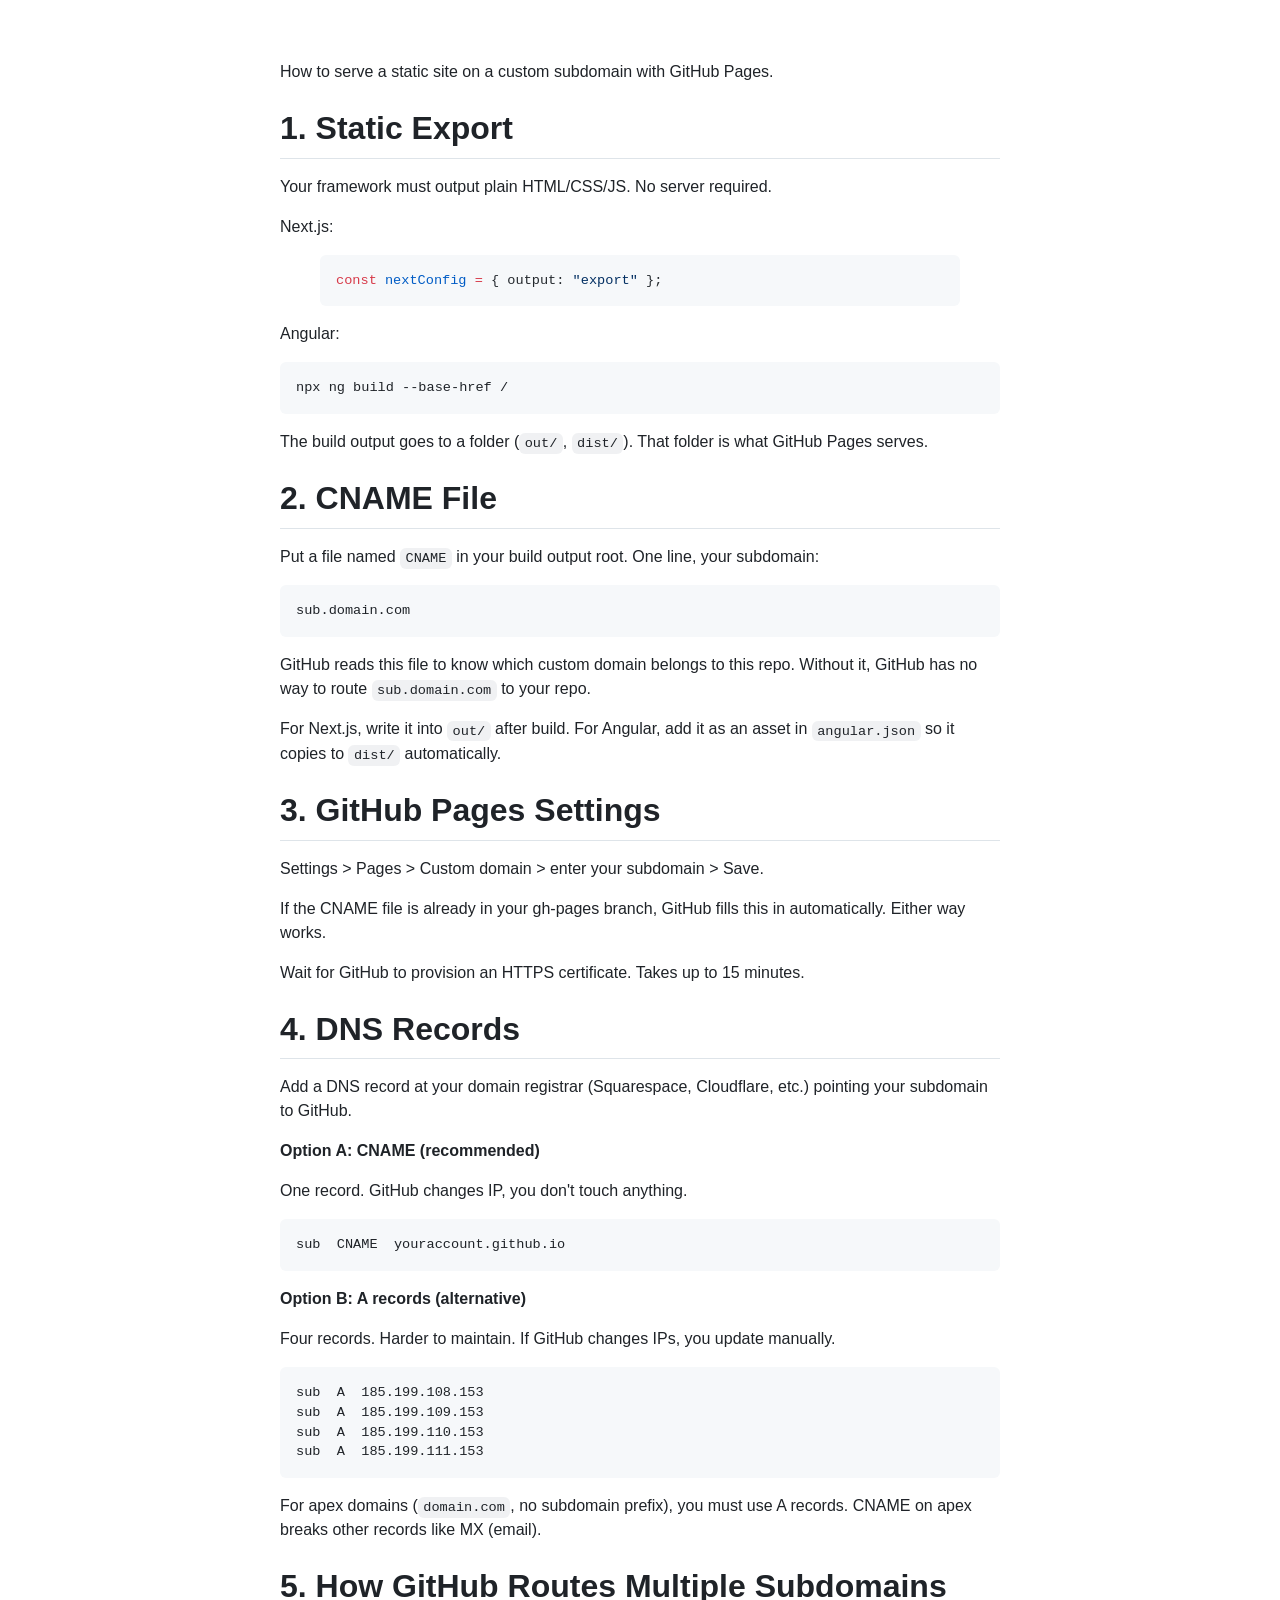
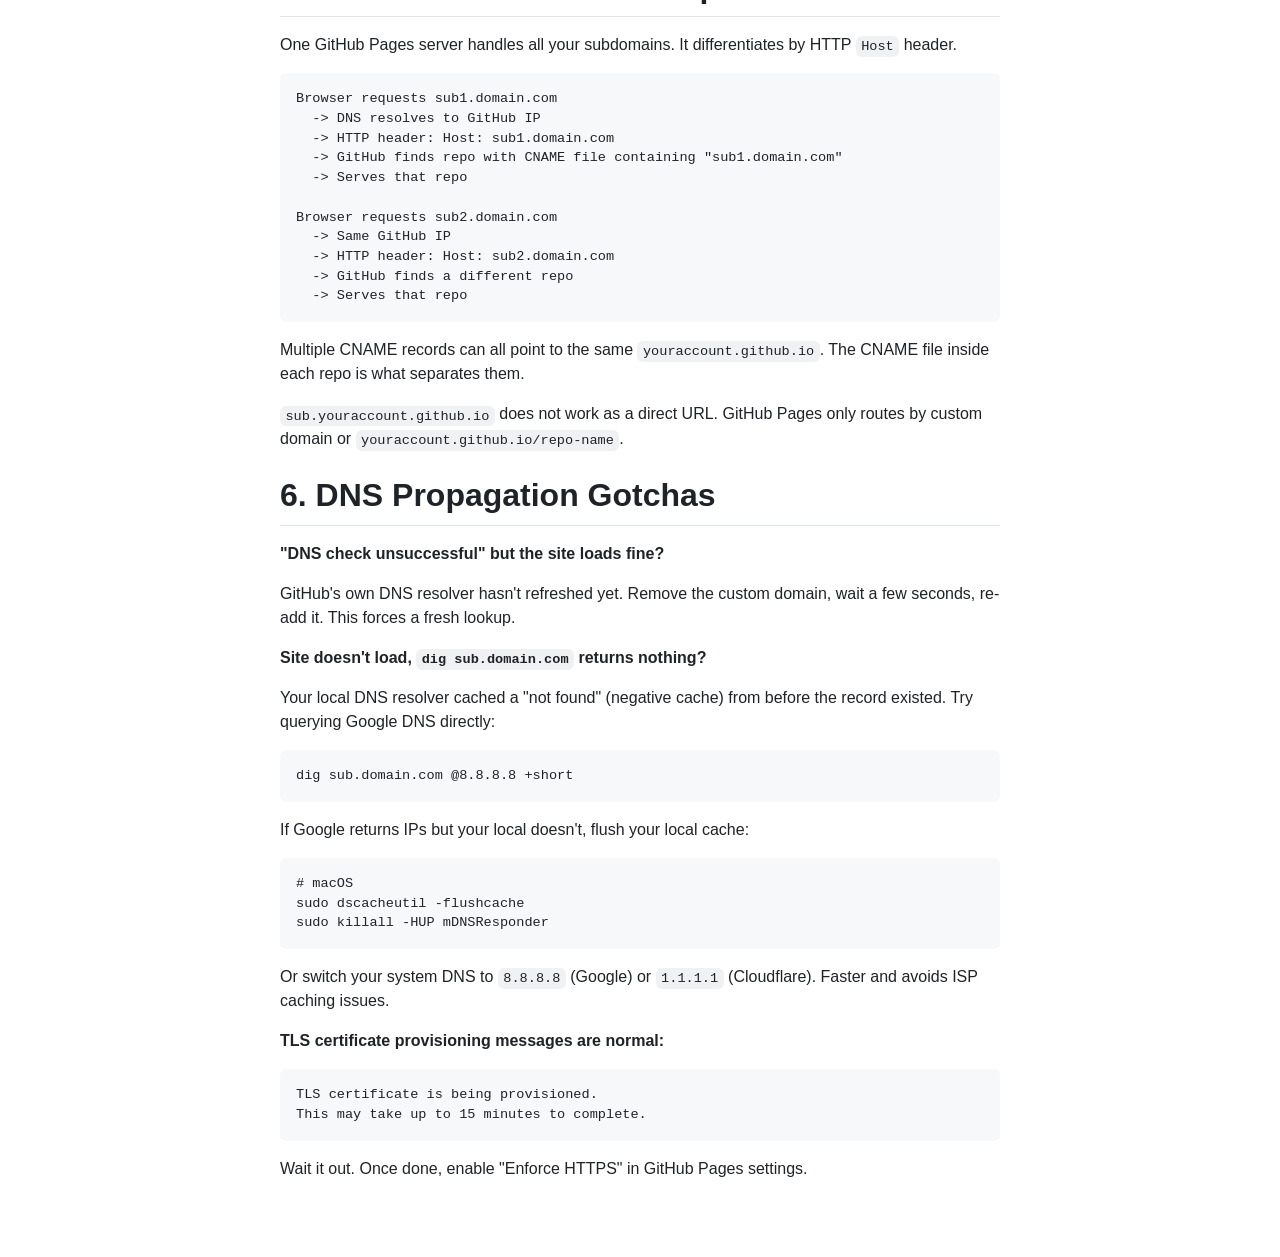
==== commit 57c10d0c: "Nobody exists on purpose, nobody belongs anywhere" ====
--- a/index.html
+++ b/index.html
@@ -1,4 +1,4 @@
-<!DOCTYPE html><!--F94pwyqtLbJ1Lxm8jkdNw--><html lang="en"><head><meta charSet="utf-8"/><link rel="preconnect" href="/" crossorigin=""/><meta name="viewport" content="width=device-width, initial-scale=1"/><link rel="stylesheet" href="/_next/static/css/fa06c269acf35ffd.css" data-precedence="next"/><link rel="stylesheet" href="/_next/static/css/74cd0a2f782d143d.css" data-precedence="next"/><link rel="preload" as="script" fetchPriority="low" href="/_next/static/chunks/webpack-ace432bf927665dd.js"/><script src="/_next/static/chunks/b48bacdb-7a43676c4658920c.js" async=""></script><script src="/_next/static/chunks/946-8ff3b1b3d283916a.js" async=""></script><script src="/_next/static/chunks/main-app-d2dad3be5fbc495d.js" async=""></script><script src="/_next/static/chunks/1d63ee18-108c5ae9f1ac741a.js" async=""></script><script src="/_next/static/chunks/461-efc938a160408e23.js" async=""></script><script src="/_next/static/chunks/app/layout-14f5645ea56c3a51.js" async=""></script><meta name="next-size-adjust" content=""/><link rel="icon" type="image/svg+xml" href="/fav.svg"/><link rel="icon" href="/favicon.ico" media="(prefers-color-scheme: light)"/><link rel="icon" href="/favicon-dark.ico" media="(prefers-color-scheme: dark)"/><title>Serving your subdomain on Github too | jialinhuang</title><script src="/_next/static/chunks/polyfills-42372ed130431b0a.js" noModule=""></script></head><body class="__className_1773dd"><div hidden=""><!--$--><!--/$--></div><div id="auth-button" style="position:fixed;top:12px;right:12px"></div><article class="markdown-body page_base__QPYMP"><div><p>How to serve a static site on a custom subdomain with GitHub Pages.</p>
+<!DOCTYPE html><!--juAheAa8yh_MxkiBk9Idz--><html lang="en"><head><meta charSet="utf-8"/><link rel="preconnect" href="/" crossorigin=""/><meta name="viewport" content="width=device-width, initial-scale=1"/><link rel="stylesheet" href="/_next/static/css/1145974209c3a154.css" data-precedence="next"/><link rel="stylesheet" href="/_next/static/css/74cd0a2f782d143d.css" data-precedence="next"/><link rel="preload" as="script" fetchPriority="low" href="/_next/static/chunks/webpack-ace432bf927665dd.js"/><script src="/_next/static/chunks/b48bacdb-7a43676c4658920c.js" async=""></script><script src="/_next/static/chunks/946-8ff3b1b3d283916a.js" async=""></script><script src="/_next/static/chunks/main-app-d2dad3be5fbc495d.js" async=""></script><meta name="next-size-adjust" content=""/><link rel="icon" type="image/svg+xml" href="/fav.svg"/><link rel="icon" href="/favicon.ico" media="(prefers-color-scheme: light)"/><link rel="icon" href="/favicon-dark.ico" media="(prefers-color-scheme: dark)"/><title>Serving your subdomain on Github too | jialinhuang</title><script src="/_next/static/chunks/polyfills-42372ed130431b0a.js" noModule=""></script></head><body class="__className_d805e4"><div hidden=""><!--$--><!--/$--></div><article class="markdown-body page_base__QPYMP"><div><p>How to serve a static site on a custom subdomain with GitHub Pages.</p>
 <h1>1. Static Export</h1>
 <p>Your framework must output plain HTML/CSS/JS. No server required.</p>
 <p>Next.js:</p>
@@ -64,4 +64,4 @@
 <pre><code>TLS certificate is being provisioned.
 This may take up to 15 minutes to complete.
 </code></pre>
-<p>Wait it out. Once done, enable "Enforce HTTPS" in GitHub Pages settings.</p></div></article><!--$--><!--/$--><script src="/_next/static/chunks/webpack-ace432bf927665dd.js" id="_R_" async=""></script><script>(self.__next_f=self.__next_f||[]).push([0])</script><script>self.__next_f.push([1,"1:\"$Sreact.fragment\"\n2:I[5837,[\"636\",\"static/chunks/1d63ee18-108c5ae9f1ac741a.js\",\"461\",\"static/chunks/461-efc938a160408e23.js\",\"177\",\"static/chunks/app/layout-14f5645ea56c3a51.js\"],\"default\"]\n3:I[5541,[],\"\"]\n4:I[801,[],\"\"]\n6:I[5880,[],\"OutletBoundary\"]\n8:I[8337,[],\"AsyncMetadataOutlet\"]\na:I[5880,[],\"ViewportBoundary\"]\nc:I[5880,[],\"MetadataBoundary\"]\nd:\"$Sreact.suspense\"\nf:I[2455,[],\"\"]\n:HC[\"/\",\"\"]\n:HL[\"/_next/static/css/fa06c269acf35ffd.css\",\"style\"]\n:HL[\"/_next/static/css/74cd0a2f782d143d.css\",\"style\"]\n"])</script><script>self.__next_f.push([1,"0:{\"P\":null,\"b\":\"F94pwyqtLbJ1Lxm8jkdNw\",\"p\":\"\",\"c\":[\"\",\"\"],\"i\":false,\"f\":[[[\"\",{\"children\":[\"__PAGE__\",{}]},\"$undefined\",\"$undefined\",true],[\"\",[\"$\",\"$1\",\"c\",{\"children\":[[[\"$\",\"link\",\"0\",{\"rel\":\"stylesheet\",\"href\":\"/_next/static/css/fa06c269acf35ffd.css\",\"precedence\":\"next\",\"crossOrigin\":\"$undefined\",\"nonce\":\"$undefined\"}]],[\"$\",\"html\",null,{\"lang\":\"en\",\"children\":[[\"$\",\"head\",null,{\"children\":[[\"$\",\"link\",null,{\"rel\":\"icon\",\"type\":\"image/svg+xml\",\"href\":\"/fav.svg\"}],[\"$\",\"link\",null,{\"rel\":\"icon\",\"href\":\"/favicon.ico\",\"media\":\"(prefers-color-scheme: light)\"}],[\"$\",\"link\",null,{\"rel\":\"icon\",\"href\":\"/favicon-dark.ico\",\"media\":\"(prefers-color-scheme: dark)\"}]]}],[\"$\",\"body\",null,{\"className\":\"__className_1773dd\",\"children\":[[\"$\",\"$L2\",null,{}],[\"$\",\"$L3\",null,{\"parallelRouterKey\":\"children\",\"error\":\"$undefined\",\"errorStyles\":\"$undefined\",\"errorScripts\":\"$undefined\",\"template\":[\"$\",\"$L4\",null,{}],\"templateStyles\":\"$undefined\",\"templateScripts\":\"$undefined\",\"notFound\":[[[\"$\",\"title\",null,{\"children\":\"404: This page could not be found.\"}],[\"$\",\"div\",null,{\"style\":{\"fontFamily\":\"system-ui,\\\"Segoe UI\\\",Roboto,Helvetica,Arial,sans-serif,\\\"Apple Color Emoji\\\",\\\"Segoe UI Emoji\\\"\",\"height\":\"100vh\",\"textAlign\":\"center\",\"display\":\"flex\",\"flexDirection\":\"column\",\"alignItems\":\"center\",\"justifyContent\":\"center\"},\"children\":[\"$\",\"div\",null,{\"children\":[[\"$\",\"style\",null,{\"dangerouslySetInnerHTML\":{\"__html\":\"body{color:#000;background:#fff;margin:0}.next-error-h1{border-right:1px solid rgba(0,0,0,.3)}@media (prefers-color-scheme:dark){body{color:#fff;background:#000}.next-error-h1{border-right:1px solid rgba(255,255,255,.3)}}\"}}],[\"$\",\"h1\",null,{\"className\":\"next-error-h1\",\"style\":{\"display\":\"inline-block\",\"margin\":\"0 20px 0 0\",\"padding\":\"0 23px 0 0\",\"fontSize\":24,\"fontWeight\":500,\"verticalAlign\":\"top\",\"lineHeight\":\"49px\"},\"children\":404}],[\"$\",\"div\",null,{\"style\":{\"display\":\"inline-block\"},\"children\":[\"$\",\"h2\",null,{\"style\":{\"fontSize\":14,\"fontWeight\":400,\"lineHeight\":\"49px\",\"margin\":0},\"children\":\"This page could not be found.\"}]}]]}]}]],[]],\"forbidden\":\"$undefined\",\"unauthorized\":\"$undefined\"}]]}]]}]]}],{\"children\":[\"__PAGE__\",[\"$\",\"$1\",\"c\",{\"children\":[\"$L5\",[[\"$\",\"link\",\"0\",{\"rel\":\"stylesheet\",\"href\":\"/_next/static/css/74cd0a2f782d143d.css\",\"precedence\":\"next\",\"crossOrigin\":\"$undefined\",\"nonce\":\"$undefined\"}]],[\"$\",\"$L6\",null,{\"children\":[\"$L7\",[\"$\",\"$L8\",null,{\"promise\":\"$@9\"}]]}]]}],{},null,false]},null,false],[\"$\",\"$1\",\"h\",{\"children\":[null,[[\"$\",\"$La\",null,{\"children\":\"$Lb\"}],[\"$\",\"meta\",null,{\"name\":\"next-size-adjust\",\"content\":\"\"}]],[\"$\",\"$Lc\",null,{\"children\":[\"$\",\"div\",null,{\"hidden\":true,\"children\":[\"$\",\"$d\",null,{\"fallback\":null,\"children\":\"$Le\"}]}]}]]}],false]],\"m\":\"$undefined\",\"G\":[\"$f\",[]],\"s\":false,\"S\":true}\n"])</script><script>self.__next_f.push([1,"b:[[\"$\",\"meta\",\"0\",{\"charSet\":\"utf-8\"}],[\"$\",\"meta\",\"1\",{\"name\":\"viewport\",\"content\":\"width=device-width, initial-scale=1\"}]]\n7:null\n"])</script><script>self.__next_f.push([1,"9:{\"metadata\":[[\"$\",\"title\",\"0\",{\"children\":\"Serving your subdomain on Github too | jialinhuang\"}]],\"error\":null,\"digest\":\"$undefined\"}\n"])</script><script>self.__next_f.push([1,"e:\"$9:metadata\"\n"])</script><script>self.__next_f.push([1,"10:T11be,"])</script><script>self.__next_f.push([1,"\u003cp\u003eHow to serve a static site on a custom subdomain with GitHub Pages.\u003c/p\u003e\n\u003ch1\u003e1. Static Export\u003c/h1\u003e\n\u003cp\u003eYour framework must output plain HTML/CSS/JS. No server required.\u003c/p\u003e\n\u003cp\u003eNext.js:\u003c/p\u003e\n\u003cfigure data-rehype-pretty-code-figure=\"\"\u003e\u003cpre tabindex=\"0\" data-language=\"js\" data-theme=\"github-dark github-light\"\u003e\u003ccode data-language=\"js\" data-theme=\"github-dark github-light\" style=\"display: grid;\"\u003e\u003cspan data-line=\"\"\u003e\u003cspan style=\"--shiki-dark:#F97583;--shiki-light:#D73A49\"\u003econst\u003c/span\u003e\u003cspan style=\"--shiki-dark:#79B8FF;--shiki-light:#005CC5\"\u003e nextConfig\u003c/span\u003e\u003cspan style=\"--shiki-dark:#F97583;--shiki-light:#D73A49\"\u003e =\u003c/span\u003e\u003cspan style=\"--shiki-dark:#E1E4E8;--shiki-light:#24292E\"\u003e { output: \u003c/span\u003e\u003cspan style=\"--shiki-dark:#9ECBFF;--shiki-light:#032F62\"\u003e\"export\"\u003c/span\u003e\u003cspan style=\"--shiki-dark:#E1E4E8;--shiki-light:#24292E\"\u003e };\u003c/span\u003e\u003c/span\u003e\u003c/code\u003e\u003c/pre\u003e\u003c/figure\u003e\n\u003cp\u003eAngular:\u003c/p\u003e\n\u003cpre\u003e\u003ccode\u003enpx ng build --base-href /\n\u003c/code\u003e\u003c/pre\u003e\n\u003cp\u003eThe build output goes to a folder (\u003ccode\u003eout/\u003c/code\u003e, \u003ccode\u003edist/\u003c/code\u003e). That folder is what GitHub Pages serves.\u003c/p\u003e\n\u003ch1\u003e2. CNAME File\u003c/h1\u003e\n\u003cp\u003ePut a file named \u003ccode\u003eCNAME\u003c/code\u003e in your build output root. One line, your subdomain:\u003c/p\u003e\n\u003cpre\u003e\u003ccode\u003esub.domain.com\n\u003c/code\u003e\u003c/pre\u003e\n\u003cp\u003eGitHub reads this file to know which custom domain belongs to this repo. Without it, GitHub has no way to route \u003ccode\u003esub.domain.com\u003c/code\u003e to your repo.\u003c/p\u003e\n\u003cp\u003eFor Next.js, write it into \u003ccode\u003eout/\u003c/code\u003e after build. For Angular, add it as an asset in \u003ccode\u003eangular.json\u003c/code\u003e so it copies to \u003ccode\u003edist/\u003c/code\u003e automatically.\u003c/p\u003e\n\u003ch1\u003e3. GitHub Pages Settings\u003c/h1\u003e\n\u003cp\u003eSettings \u003e Pages \u003e Custom domain \u003e enter your subdomain \u003e Save.\u003c/p\u003e\n\u003cp\u003eIf the CNAME file is already in your gh-pages branch, GitHub fills this in automatically. Either way works.\u003c/p\u003e\n\u003cp\u003eWait for GitHub to provision an HTTPS certificate. Takes up to 15 minutes.\u003c/p\u003e\n\u003ch1\u003e4. DNS Records\u003c/h1\u003e\n\u003cp\u003eAdd a DNS record at your domain registrar (Squarespace, Cloudflare, etc.) pointing your subdomain to GitHub.\u003c/p\u003e\n\u003cp\u003e\u003cstrong\u003eOption A: CNAME (recommended)\u003c/strong\u003e\u003c/p\u003e\n\u003cp\u003eOne record. GitHub changes IP, you don't touch anything.\u003c/p\u003e\n\u003cpre\u003e\u003ccode\u003esub  CNAME  youraccount.github.io\n\u003c/code\u003e\u003c/pre\u003e\n\u003cp\u003e\u003cstrong\u003eOption B: A records (alternative)\u003c/strong\u003e\u003c/p\u003e\n\u003cp\u003eFour records. Harder to maintain. If GitHub changes IPs, you update manually.\u003c/p\u003e\n\u003cpre\u003e\u003ccode\u003esub  A  185.199.108.153\nsub  A  185.199.109.153\nsub  A  185.199.110.153\nsub  A  185.199.111.153\n\u003c/code\u003e\u003c/pre\u003e\n\u003cp\u003eFor apex domains (\u003ccode\u003edomain.com\u003c/code\u003e, no subdomain prefix), you must use A records. CNAME on apex breaks other records like MX (email).\u003c/p\u003e\n\u003ch1\u003e5. How GitHub Routes Multiple Subdomains\u003c/h1\u003e\n\u003cp\u003eOne GitHub Pages server handles all your subdomains. It differentiates by HTTP \u003ccode\u003eHost\u003c/code\u003e header.\u003c/p\u003e\n\u003cpre\u003e\u003ccode\u003eBrowser requests sub1.domain.com\n  -\u003e DNS resolves to GitHub IP\n  -\u003e HTTP header: Host: sub1.domain.com\n  -\u003e GitHub finds repo with CNAME file containing \"sub1.domain.com\"\n  -\u003e Serves that repo\n\nBrowser requests sub2.domain.com\n  -\u003e Same GitHub IP\n  -\u003e HTTP header: Host: sub2.domain.com\n  -\u003e GitHub finds a different repo\n  -\u003e Serves that repo\n\u003c/code\u003e\u003c/pre\u003e\n\u003cp\u003eMultiple CNAME records can all point to the same \u003ccode\u003eyouraccount.github.io\u003c/code\u003e. The CNAME file inside each repo is what separates them.\u003c/p\u003e\n\u003cp\u003e\u003ccode\u003esub.youraccount.github.io\u003c/code\u003e does not work as a direct URL. GitHub Pages only routes by custom domain or \u003ccode\u003eyouraccount.github.io/repo-name\u003c/code\u003e.\u003c/p\u003e\n\u003ch1\u003e6. DNS Propagation Gotchas\u003c/h1\u003e\n\u003cp\u003e\u003cstrong\u003e\"DNS check unsuccessful\" but the site loads fine?\u003c/strong\u003e\u003c/p\u003e\n\u003cp\u003eGitHub's own DNS resolver hasn't refreshed yet. Remove the custom domain, wait a few seconds, re-add it. This forces a fresh lookup.\u003c/p\u003e\n\u003cp\u003e\u003cstrong\u003eSite doesn't load, \u003ccode\u003edig sub.domain.com\u003c/code\u003e returns nothing?\u003c/strong\u003e\u003c/p\u003e\n\u003cp\u003eYour local DNS resolver cached a \"not found\" (negative cache) from before the record existed. Try querying Google DNS directly:\u003c/p\u003e\n\u003cpre\u003e\u003ccode\u003edig sub.domain.com @8.8.8.8 +short\n\u003c/code\u003e\u003c/pre\u003e\n\u003cp\u003eIf Google returns IPs but your local doesn't, flush your local cache:\u003c/p\u003e\n\u003cpre\u003e\u003ccode\u003e# macOS\nsudo dscacheutil -flushcache\nsudo killall -HUP mDNSResponder\n\u003c/code\u003e\u003c/pre\u003e\n\u003cp\u003eOr switch your system DNS to \u003ccode\u003e8.8.8.8\u003c/code\u003e (Google) or \u003ccode\u003e1.1.1.1\u003c/code\u003e (Cloudflare). Faster and avoids ISP caching issues.\u003c/p\u003e\n\u003cp\u003e\u003cstrong\u003eTLS certificate provisioning messages are normal:\u003c/strong\u003e\u003c/p\u003e\n\u003cpre\u003e\u003ccode\u003eTLS certificate is being provisioned.\nThis may take up to 15 minutes to complete.\n\u003c/code\u003e\u003c/pre\u003e\n\u003cp\u003eWait it out. Once done, enable \"Enforce HTTPS\" in GitHub Pages settings.\u003c/p\u003e"])</script><script>self.__next_f.push([1,"5:[\"$\",\"article\",null,{\"className\":\"markdown-body page_base__QPYMP\",\"children\":[\"$\",\"div\",null,{\"dangerouslySetInnerHTML\":{\"__html\":\"$10\"}}]}]\n"])</script></body></html>+<p>Wait it out. Once done, enable "Enforce HTTPS" in GitHub Pages settings.</p></div></article><!--$--><!--/$--><script src="/_next/static/chunks/webpack-ace432bf927665dd.js" id="_R_" async=""></script><script>(self.__next_f=self.__next_f||[]).push([0])</script><script>self.__next_f.push([1,"1:\"$Sreact.fragment\"\n2:I[5541,[],\"\"]\n3:I[801,[],\"\"]\n5:I[5880,[],\"OutletBoundary\"]\n7:I[8337,[],\"AsyncMetadataOutlet\"]\n9:I[5880,[],\"ViewportBoundary\"]\nb:I[5880,[],\"MetadataBoundary\"]\nc:\"$Sreact.suspense\"\ne:I[2455,[],\"\"]\n:HC[\"/\",\"\"]\n:HL[\"/_next/static/css/1145974209c3a154.css\",\"style\"]\n:HL[\"/_next/static/css/74cd0a2f782d143d.css\",\"style\"]\n"])</script><script>self.__next_f.push([1,"0:{\"P\":null,\"b\":\"juAheAa8yh_MxkiBk9Idz\",\"p\":\"\",\"c\":[\"\",\"\"],\"i\":false,\"f\":[[[\"\",{\"children\":[\"__PAGE__\",{}]},\"$undefined\",\"$undefined\",true],[\"\",[\"$\",\"$1\",\"c\",{\"children\":[[[\"$\",\"link\",\"0\",{\"rel\":\"stylesheet\",\"href\":\"/_next/static/css/1145974209c3a154.css\",\"precedence\":\"next\",\"crossOrigin\":\"$undefined\",\"nonce\":\"$undefined\"}]],[\"$\",\"html\",null,{\"lang\":\"en\",\"children\":[[\"$\",\"head\",null,{\"children\":[[\"$\",\"link\",null,{\"rel\":\"icon\",\"type\":\"image/svg+xml\",\"href\":\"/fav.svg\"}],[\"$\",\"link\",null,{\"rel\":\"icon\",\"href\":\"/favicon.ico\",\"media\":\"(prefers-color-scheme: light)\"}],[\"$\",\"link\",null,{\"rel\":\"icon\",\"href\":\"/favicon-dark.ico\",\"media\":\"(prefers-color-scheme: dark)\"}]]}],[\"$\",\"body\",null,{\"className\":\"__className_d805e4\",\"children\":[\"$\",\"$L2\",null,{\"parallelRouterKey\":\"children\",\"error\":\"$undefined\",\"errorStyles\":\"$undefined\",\"errorScripts\":\"$undefined\",\"template\":[\"$\",\"$L3\",null,{}],\"templateStyles\":\"$undefined\",\"templateScripts\":\"$undefined\",\"notFound\":[[[\"$\",\"title\",null,{\"children\":\"404: This page could not be found.\"}],[\"$\",\"div\",null,{\"style\":{\"fontFamily\":\"system-ui,\\\"Segoe UI\\\",Roboto,Helvetica,Arial,sans-serif,\\\"Apple Color Emoji\\\",\\\"Segoe UI Emoji\\\"\",\"height\":\"100vh\",\"textAlign\":\"center\",\"display\":\"flex\",\"flexDirection\":\"column\",\"alignItems\":\"center\",\"justifyContent\":\"center\"},\"children\":[\"$\",\"div\",null,{\"children\":[[\"$\",\"style\",null,{\"dangerouslySetInnerHTML\":{\"__html\":\"body{color:#000;background:#fff;margin:0}.next-error-h1{border-right:1px solid rgba(0,0,0,.3)}@media (prefers-color-scheme:dark){body{color:#fff;background:#000}.next-error-h1{border-right:1px solid rgba(255,255,255,.3)}}\"}}],[\"$\",\"h1\",null,{\"className\":\"next-error-h1\",\"style\":{\"display\":\"inline-block\",\"margin\":\"0 20px 0 0\",\"padding\":\"0 23px 0 0\",\"fontSize\":24,\"fontWeight\":500,\"verticalAlign\":\"top\",\"lineHeight\":\"49px\"},\"children\":404}],[\"$\",\"div\",null,{\"style\":{\"display\":\"inline-block\"},\"children\":[\"$\",\"h2\",null,{\"style\":{\"fontSize\":14,\"fontWeight\":400,\"lineHeight\":\"49px\",\"margin\":0},\"children\":\"This page could not be found.\"}]}]]}]}]],[]],\"forbidden\":\"$undefined\",\"unauthorized\":\"$undefined\"}]}]]}]]}],{\"children\":[\"__PAGE__\",[\"$\",\"$1\",\"c\",{\"children\":[\"$L4\",[[\"$\",\"link\",\"0\",{\"rel\":\"stylesheet\",\"href\":\"/_next/static/css/74cd0a2f782d143d.css\",\"precedence\":\"next\",\"crossOrigin\":\"$undefined\",\"nonce\":\"$undefined\"}]],[\"$\",\"$L5\",null,{\"children\":[\"$L6\",[\"$\",\"$L7\",null,{\"promise\":\"$@8\"}]]}]]}],{},null,false]},null,false],[\"$\",\"$1\",\"h\",{\"children\":[null,[[\"$\",\"$L9\",null,{\"children\":\"$La\"}],[\"$\",\"meta\",null,{\"name\":\"next-size-adjust\",\"content\":\"\"}]],[\"$\",\"$Lb\",null,{\"children\":[\"$\",\"div\",null,{\"hidden\":true,\"children\":[\"$\",\"$c\",null,{\"fallback\":null,\"children\":\"$Ld\"}]}]}]]}],false]],\"m\":\"$undefined\",\"G\":[\"$e\",[]],\"s\":false,\"S\":true}\n"])</script><script>self.__next_f.push([1,"a:[[\"$\",\"meta\",\"0\",{\"charSet\":\"utf-8\"}],[\"$\",\"meta\",\"1\",{\"name\":\"viewport\",\"content\":\"width=device-width, initial-scale=1\"}]]\n6:null\n"])</script><script>self.__next_f.push([1,"8:{\"metadata\":[[\"$\",\"title\",\"0\",{\"children\":\"Serving your subdomain on Github too | jialinhuang\"}]],\"error\":null,\"digest\":\"$undefined\"}\n"])</script><script>self.__next_f.push([1,"d:\"$8:metadata\"\n"])</script><script>self.__next_f.push([1,"f:T11be,"])</script><script>self.__next_f.push([1,"\u003cp\u003eHow to serve a static site on a custom subdomain with GitHub Pages.\u003c/p\u003e\n\u003ch1\u003e1. Static Export\u003c/h1\u003e\n\u003cp\u003eYour framework must output plain HTML/CSS/JS. No server required.\u003c/p\u003e\n\u003cp\u003eNext.js:\u003c/p\u003e\n\u003cfigure data-rehype-pretty-code-figure=\"\"\u003e\u003cpre tabindex=\"0\" data-language=\"js\" data-theme=\"github-dark github-light\"\u003e\u003ccode data-language=\"js\" data-theme=\"github-dark github-light\" style=\"display: grid;\"\u003e\u003cspan data-line=\"\"\u003e\u003cspan style=\"--shiki-dark:#F97583;--shiki-light:#D73A49\"\u003econst\u003c/span\u003e\u003cspan style=\"--shiki-dark:#79B8FF;--shiki-light:#005CC5\"\u003e nextConfig\u003c/span\u003e\u003cspan style=\"--shiki-dark:#F97583;--shiki-light:#D73A49\"\u003e =\u003c/span\u003e\u003cspan style=\"--shiki-dark:#E1E4E8;--shiki-light:#24292E\"\u003e { output: \u003c/span\u003e\u003cspan style=\"--shiki-dark:#9ECBFF;--shiki-light:#032F62\"\u003e\"export\"\u003c/span\u003e\u003cspan style=\"--shiki-dark:#E1E4E8;--shiki-light:#24292E\"\u003e };\u003c/span\u003e\u003c/span\u003e\u003c/code\u003e\u003c/pre\u003e\u003c/figure\u003e\n\u003cp\u003eAngular:\u003c/p\u003e\n\u003cpre\u003e\u003ccode\u003enpx ng build --base-href /\n\u003c/code\u003e\u003c/pre\u003e\n\u003cp\u003eThe build output goes to a folder (\u003ccode\u003eout/\u003c/code\u003e, \u003ccode\u003edist/\u003c/code\u003e). That folder is what GitHub Pages serves.\u003c/p\u003e\n\u003ch1\u003e2. CNAME File\u003c/h1\u003e\n\u003cp\u003ePut a file named \u003ccode\u003eCNAME\u003c/code\u003e in your build output root. One line, your subdomain:\u003c/p\u003e\n\u003cpre\u003e\u003ccode\u003esub.domain.com\n\u003c/code\u003e\u003c/pre\u003e\n\u003cp\u003eGitHub reads this file to know which custom domain belongs to this repo. Without it, GitHub has no way to route \u003ccode\u003esub.domain.com\u003c/code\u003e to your repo.\u003c/p\u003e\n\u003cp\u003eFor Next.js, write it into \u003ccode\u003eout/\u003c/code\u003e after build. For Angular, add it as an asset in \u003ccode\u003eangular.json\u003c/code\u003e so it copies to \u003ccode\u003edist/\u003c/code\u003e automatically.\u003c/p\u003e\n\u003ch1\u003e3. GitHub Pages Settings\u003c/h1\u003e\n\u003cp\u003eSettings \u003e Pages \u003e Custom domain \u003e enter your subdomain \u003e Save.\u003c/p\u003e\n\u003cp\u003eIf the CNAME file is already in your gh-pages branch, GitHub fills this in automatically. Either way works.\u003c/p\u003e\n\u003cp\u003eWait for GitHub to provision an HTTPS certificate. Takes up to 15 minutes.\u003c/p\u003e\n\u003ch1\u003e4. DNS Records\u003c/h1\u003e\n\u003cp\u003eAdd a DNS record at your domain registrar (Squarespace, Cloudflare, etc.) pointing your subdomain to GitHub.\u003c/p\u003e\n\u003cp\u003e\u003cstrong\u003eOption A: CNAME (recommended)\u003c/strong\u003e\u003c/p\u003e\n\u003cp\u003eOne record. GitHub changes IP, you don't touch anything.\u003c/p\u003e\n\u003cpre\u003e\u003ccode\u003esub  CNAME  youraccount.github.io\n\u003c/code\u003e\u003c/pre\u003e\n\u003cp\u003e\u003cstrong\u003eOption B: A records (alternative)\u003c/strong\u003e\u003c/p\u003e\n\u003cp\u003eFour records. Harder to maintain. If GitHub changes IPs, you update manually.\u003c/p\u003e\n\u003cpre\u003e\u003ccode\u003esub  A  185.199.108.153\nsub  A  185.199.109.153\nsub  A  185.199.110.153\nsub  A  185.199.111.153\n\u003c/code\u003e\u003c/pre\u003e\n\u003cp\u003eFor apex domains (\u003ccode\u003edomain.com\u003c/code\u003e, no subdomain prefix), you must use A records. CNAME on apex breaks other records like MX (email).\u003c/p\u003e\n\u003ch1\u003e5. How GitHub Routes Multiple Subdomains\u003c/h1\u003e\n\u003cp\u003eOne GitHub Pages server handles all your subdomains. It differentiates by HTTP \u003ccode\u003eHost\u003c/code\u003e header.\u003c/p\u003e\n\u003cpre\u003e\u003ccode\u003eBrowser requests sub1.domain.com\n  -\u003e DNS resolves to GitHub IP\n  -\u003e HTTP header: Host: sub1.domain.com\n  -\u003e GitHub finds repo with CNAME file containing \"sub1.domain.com\"\n  -\u003e Serves that repo\n\nBrowser requests sub2.domain.com\n  -\u003e Same GitHub IP\n  -\u003e HTTP header: Host: sub2.domain.com\n  -\u003e GitHub finds a different repo\n  -\u003e Serves that repo\n\u003c/code\u003e\u003c/pre\u003e\n\u003cp\u003eMultiple CNAME records can all point to the same \u003ccode\u003eyouraccount.github.io\u003c/code\u003e. The CNAME file inside each repo is what separates them.\u003c/p\u003e\n\u003cp\u003e\u003ccode\u003esub.youraccount.github.io\u003c/code\u003e does not work as a direct URL. GitHub Pages only routes by custom domain or \u003ccode\u003eyouraccount.github.io/repo-name\u003c/code\u003e.\u003c/p\u003e\n\u003ch1\u003e6. DNS Propagation Gotchas\u003c/h1\u003e\n\u003cp\u003e\u003cstrong\u003e\"DNS check unsuccessful\" but the site loads fine?\u003c/strong\u003e\u003c/p\u003e\n\u003cp\u003eGitHub's own DNS resolver hasn't refreshed yet. Remove the custom domain, wait a few seconds, re-add it. This forces a fresh lookup.\u003c/p\u003e\n\u003cp\u003e\u003cstrong\u003eSite doesn't load, \u003ccode\u003edig sub.domain.com\u003c/code\u003e returns nothing?\u003c/strong\u003e\u003c/p\u003e\n\u003cp\u003eYour local DNS resolver cached a \"not found\" (negative cache) from before the record existed. Try querying Google DNS directly:\u003c/p\u003e\n\u003cpre\u003e\u003ccode\u003edig sub.domain.com @8.8.8.8 +short\n\u003c/code\u003e\u003c/pre\u003e\n\u003cp\u003eIf Google returns IPs but your local doesn't, flush your local cache:\u003c/p\u003e\n\u003cpre\u003e\u003ccode\u003e# macOS\nsudo dscacheutil -flushcache\nsudo killall -HUP mDNSResponder\n\u003c/code\u003e\u003c/pre\u003e\n\u003cp\u003eOr switch your system DNS to \u003ccode\u003e8.8.8.8\u003c/code\u003e (Google) or \u003ccode\u003e1.1.1.1\u003c/code\u003e (Cloudflare). Faster and avoids ISP caching issues.\u003c/p\u003e\n\u003cp\u003e\u003cstrong\u003eTLS certificate provisioning messages are normal:\u003c/strong\u003e\u003c/p\u003e\n\u003cpre\u003e\u003ccode\u003eTLS certificate is being provisioned.\nThis may take up to 15 minutes to complete.\n\u003c/code\u003e\u003c/pre\u003e\n\u003cp\u003eWait it out. Once done, enable \"Enforce HTTPS\" in GitHub Pages settings.\u003c/p\u003e"])</script><script>self.__next_f.push([1,"4:[\"$\",\"article\",null,{\"className\":\"markdown-body page_base__QPYMP\",\"children\":[\"$\",\"div\",null,{\"dangerouslySetInnerHTML\":{\"__html\":\"$f\"}}]}]\n"])</script></body></html>
--- a/_next/static/css/1145974209c3a154.css
+++ b/_next/static/css/1145974209c3a154.css
@@ -0,0 +1 @@
+@font-face{font-family:Merriweather;font-style:normal;font-weight:300;font-stretch:100%;font-display:swap;src:url(/_next/static/media/fe4c52824bfaed3e-s.woff2) format("woff2");unicode-range:u+0460-052f,u+1c80-1c8a,u+20b4,u+2de0-2dff,u+a640-a69f,u+fe2e-fe2f}@font-face{font-family:Merriweather;font-style:normal;font-weight:300;font-stretch:100%;font-display:swap;src:url(/_next/static/media/3e8ab5100a4aa694-s.woff2) format("woff2");unicode-range:u+0301,u+0400-045f,u+0490-0491,u+04b0-04b1,u+2116}@font-face{font-family:Merriweather;font-style:normal;font-weight:300;font-stretch:100%;font-display:swap;src:url(/_next/static/media/b78b37b810acce9f-s.woff2) format("woff2");unicode-range:u+0102-0103,u+0110-0111,u+0128-0129,u+0168-0169,u+01a0-01a1,u+01af-01b0,u+0300-0301,u+0303-0304,u+0308-0309,u+0323,u+0329,u+1ea0-1ef9,u+20ab}@font-face{font-family:Merriweather;font-style:normal;font-weight:300;font-stretch:100%;font-display:swap;src:url(/_next/static/media/027647acf05c7ff8-s.woff2) format("woff2");unicode-range:u+0100-02ba,u+02bd-02c5,u+02c7-02cc,u+02ce-02d7,u+02dd-02ff,u+0304,u+0308,u+0329,u+1d00-1dbf,u+1e00-1e9f,u+1ef2-1eff,u+2020,u+20a0-20ab,u+20ad-20c4,u+2113,u+2c60-2c7f,u+a720-a7ff}@font-face{font-family:Merriweather;font-style:normal;font-weight:300;font-stretch:100%;font-display:swap;src:url(/_next/static/media/1f3fe8c6df3d47c1-s.woff2) format("woff2");unicode-range:u+00??,u+0131,u+0152-0153,u+02bb-02bc,u+02c6,u+02da,u+02dc,u+0304,u+0308,u+0329,u+2000-206f,u+20ac,u+2122,u+2191,u+2193,u+2212,u+2215,u+feff,u+fffd}@font-face{font-family:Merriweather;font-style:normal;font-weight:400;font-stretch:100%;font-display:swap;src:url(/_next/static/media/fe4c52824bfaed3e-s.woff2) format("woff2");unicode-range:u+0460-052f,u+1c80-1c8a,u+20b4,u+2de0-2dff,u+a640-a69f,u+fe2e-fe2f}@font-face{font-family:Merriweather;font-style:normal;font-weight:400;font-stretch:100%;font-display:swap;src:url(/_next/static/media/3e8ab5100a4aa694-s.woff2) format("woff2");unicode-range:u+0301,u+0400-045f,u+0490-0491,u+04b0-04b1,u+2116}@font-face{font-family:Merriweather;font-style:normal;font-weight:400;font-stretch:100%;font-display:swap;src:url(/_next/static/media/b78b37b810acce9f-s.woff2) format("woff2");unicode-range:u+0102-0103,u+0110-0111,u+0128-0129,u+0168-0169,u+01a0-01a1,u+01af-01b0,u+0300-0301,u+0303-0304,u+0308-0309,u+0323,u+0329,u+1ea0-1ef9,u+20ab}@font-face{font-family:Merriweather;font-style:normal;font-weight:400;font-stretch:100%;font-display:swap;src:url(/_next/static/media/027647acf05c7ff8-s.woff2) format("woff2");unicode-range:u+0100-02ba,u+02bd-02c5,u+02c7-02cc,u+02ce-02d7,u+02dd-02ff,u+0304,u+0308,u+0329,u+1d00-1dbf,u+1e00-1e9f,u+1ef2-1eff,u+2020,u+20a0-20ab,u+20ad-20c4,u+2113,u+2c60-2c7f,u+a720-a7ff}@font-face{font-family:Merriweather;font-style:normal;font-weight:400;font-stretch:100%;font-display:swap;src:url(/_next/static/media/1f3fe8c6df3d47c1-s.woff2) format("woff2");unicode-range:u+00??,u+0131,u+0152-0153,u+02bb-02bc,u+02c6,u+02da,u+02dc,u+0304,u+0308,u+0329,u+2000-206f,u+20ac,u+2122,u+2191,u+2193,u+2212,u+2215,u+feff,u+fffd}@font-face{font-family:Merriweather;font-style:normal;font-weight:700;font-stretch:100%;font-display:swap;src:url(/_next/static/media/fe4c52824bfaed3e-s.woff2) format("woff2");unicode-range:u+0460-052f,u+1c80-1c8a,u+20b4,u+2de0-2dff,u+a640-a69f,u+fe2e-fe2f}@font-face{font-family:Merriweather;font-style:normal;font-weight:700;font-stretch:100%;font-display:swap;src:url(/_next/static/media/3e8ab5100a4aa694-s.woff2) format("woff2");unicode-range:u+0301,u+0400-045f,u+0490-0491,u+04b0-04b1,u+2116}@font-face{font-family:Merriweather;font-style:normal;font-weight:700;font-stretch:100%;font-display:swap;src:url(/_next/static/media/b78b37b810acce9f-s.woff2) format("woff2");unicode-range:u+0102-0103,u+0110-0111,u+0128-0129,u+0168-0169,u+01a0-01a1,u+01af-01b0,u+0300-0301,u+0303-0304,u+0308-0309,u+0323,u+0329,u+1ea0-1ef9,u+20ab}@font-face{font-family:Merriweather;font-style:normal;font-weight:700;font-stretch:100%;font-display:swap;src:url(/_next/static/media/027647acf05c7ff8-s.woff2) format("woff2");unicode-range:u+0100-02ba,u+02bd-02c5,u+02c7-02cc,u+02ce-02d7,u+02dd-02ff,u+0304,u+0308,u+0329,u+1d00-1dbf,u+1e00-1e9f,u+1ef2-1eff,u+2020,u+20a0-20ab,u+20ad-20c4,u+2113,u+2c60-2c7f,u+a720-a7ff}@font-face{font-family:Merriweather;font-style:normal;font-weight:700;font-stretch:100%;font-display:swap;src:url(/_next/static/media/1f3fe8c6df3d47c1-s.woff2) format("woff2");unicode-range:u+00??,u+0131,u+0152-0153,u+02bb-02bc,u+02c6,u+02da,u+02dc,u+0304,u+0308,u+0329,u+2000-206f,u+20ac,u+2122,u+2191,u+2193,u+2212,u+2215,u+feff,u+fffd}@font-face{font-family:Merriweather Fallback;src:local("Times New Roman");ascent-override:80.59%;descent-override:22.36%;line-gap-override:0.00%;size-adjust:122.09%}.__className_d805e4{font-family:Merriweather,Merriweather Fallback;font-style:normal}:root{--background:#ffffff;--foreground:#171717}@media (prefers-color-scheme:dark){:root{--background:#0d1117;--foreground:#e6edf3}}body,html{max-width:100vw;overflow-x:hidden}body{color:var(--foreground);background:var(--background);font-family:Arial,Helvetica,sans-serif;-webkit-font-smoothing:antialiased;-moz-osx-font-smoothing:grayscale}*{box-sizing:border-box;padding:0;margin:0}a{color:inherit;text-decoration:none}@media (prefers-color-scheme:dark){html{color-scheme:dark}}.markdown-body figure{margin-left:0;margin-right:0}code[data-theme*=" "],code[data-theme*=" "] span{color:var(--shiki-light);background-color:var(--shiki-light-bg)}@media (prefers-color-scheme:dark){code[data-theme*=" "],code[data-theme*=" "] span{color:var(--shiki-dark);background-color:var(--shiki-dark-bg)}}.markdown-body{--base-size-16:1rem;--base-size-24:1.5rem;--base-size-4:0.25rem;--base-size-40:2.5rem;--base-size-8:0.5rem;--base-text-weight-medium:500;--base-text-weight-normal:400;--base-text-weight-semibold:600;--fontStack-monospace:ui-monospace,SFMono-Regular,SF Mono,Menlo,Consolas,Liberation Mono,monospace;--fontStack-sansSerif:-apple-system,BlinkMacSystemFont,"Segoe UI","Noto Sans",Helvetica,Arial,sans-serif,"Apple Color Emoji","Segoe UI Emoji";--fgColor-accent:Highlight}@media (prefers-color-scheme:dark){.markdown-body,[data-theme=dark]{color-scheme:dark;--fgColor-accent:#4493f8;--bgColor-attention-muted:#bb800926;--bgColor-default:#0d1117;--bgColor-muted:#151b23;--bgColor-neutral-muted:#656c7633;--borderColor-accent-emphasis:#1f6feb;--borderColor-attention-emphasis:#9e6a03;--borderColor-danger-emphasis:#da3633;--borderColor-default:#3d444d;--borderColor-done-emphasis:#8957e5;--borderColor-success-emphasis:#238636;--color-prettylights-syntax-brackethighlighter-angle:#9198a1;--color-prettylights-syntax-brackethighlighter-unmatched:#f85149;--color-prettylights-syntax-carriage-return-bg:#b62324;--color-prettylights-syntax-carriage-return-text:#f0f6fc;--color-prettylights-syntax-comment:#9198a1;--color-prettylights-syntax-constant:#79c0ff;--color-prettylights-syntax-constant-other-reference-link:#a5d6ff;--color-prettylights-syntax-entity:#d2a8ff;--color-prettylights-syntax-entity-tag:#7ee787;--color-prettylights-syntax-keyword:#ff7b72;--color-prettylights-syntax-markup-bold:#f0f6fc;--color-prettylights-syntax-markup-changed-bg:#5a1e02;--color-prettylights-syntax-markup-changed-text:#ffdfb6;--color-prettylights-syntax-markup-deleted-bg:#67060c;--color-prettylights-syntax-markup-deleted-text:#ffdcd7;--color-prettylights-syntax-markup-heading:#1f6feb;--color-prettylights-syntax-markup-ignored-bg:#1158c7;--color-prettylights-syntax-markup-ignored-text:#f0f6fc;--color-prettylights-syntax-markup-inserted-bg:#033a16;--color-prettylights-syntax-markup-inserted-text:#aff5b4;--color-prettylights-syntax-markup-italic:#f0f6fc;--color-prettylights-syntax-markup-list:#f2cc60;--color-prettylights-syntax-meta-diff-range:#d2a8ff;--color-prettylights-syntax-storage-modifier-import:#f0f6fc;--color-prettylights-syntax-string:#a5d6ff;--color-prettylights-syntax-string-regexp:#7ee787;--color-prettylights-syntax-sublimelinter-gutter-mark:#3d444d;--color-prettylights-syntax-variable:#ffa657;--fgColor-attention:#d29922;--fgColor-danger:#f85149;--fgColor-default:#f0f6fc;--fgColor-done:#ab7df8;--fgColor-muted:#9198a1;--fgColor-success:#3fb950;--borderColor-muted:#3d444db3;--color-prettylights-syntax-invalid-illegal-bg:var(--bgColor-danger-muted);--color-prettylights-syntax-invalid-illegal-text:var(--fgColor-danger);--focus-outlineColor:var(--borderColor-accent-emphasis);--borderColor-neutral-muted:var(--borderColor-muted)}}@media (prefers-color-scheme:light){.markdown-body,[data-theme=light]{color-scheme:light;--fgColor-danger:#d1242f;--bgColor-attention-muted:#fff8c5;--bgColor-muted:#f6f8fa;--bgColor-neutral-muted:#818b981f;--borderColor-accent-emphasis:#0969da;--borderColor-attention-emphasis:#9a6700;--borderColor-danger-emphasis:#cf222e;--borderColor-default:#d1d9e0;--borderColor-done-emphasis:#8250df;--borderColor-success-emphasis:#1a7f37;--color-prettylights-syntax-brackethighlighter-angle:#59636e;--color-prettylights-syntax-brackethighlighter-unmatched:#82071e;--color-prettylights-syntax-carriage-return-bg:#cf222e;--color-prettylights-syntax-carriage-return-text:#f6f8fa;--color-prettylights-syntax-comment:#59636e;--color-prettylights-syntax-constant:#0550ae;--color-prettylights-syntax-constant-other-reference-link:#0a3069;--color-prettylights-syntax-entity:#6639ba;--color-prettylights-syntax-entity-tag:#0550ae;--color-prettylights-syntax-invalid-illegal-text:var(--fgColor-danger);--color-prettylights-syntax-keyword:#cf222e;--color-prettylights-syntax-markup-changed-bg:#ffd8b5;--color-prettylights-syntax-markup-changed-text:#953800;--color-prettylights-syntax-markup-deleted-bg:#ffebe9;--color-prettylights-syntax-markup-deleted-text:#82071e;--color-prettylights-syntax-markup-heading:#0550ae;--color-prettylights-syntax-markup-ignored-bg:#0550ae;--color-prettylights-syntax-markup-ignored-text:#d1d9e0;--color-prettylights-syntax-markup-inserted-bg:#dafbe1;--color-prettylights-syntax-markup-inserted-text:#116329;--color-prettylights-syntax-markup-list:#3b2300;--color-prettylights-syntax-meta-diff-range:#8250df;--color-prettylights-syntax-string:#0a3069;--color-prettylights-syntax-string-regexp:#116329;--color-prettylights-syntax-sublimelinter-gutter-mark:#818b98;--color-prettylights-syntax-variable:#953800;--fgColor-accent:#0969da;--fgColor-attention:#9a6700;--fgColor-done:#8250df;--fgColor-muted:#59636e;--fgColor-success:#1a7f37;--bgColor-default:#ffffff;--borderColor-muted:#d1d9e0b3;--color-prettylights-syntax-invalid-illegal-bg:var(--bgColor-danger-muted);--color-prettylights-syntax-markup-bold:#1f2328;--color-prettylights-syntax-markup-italic:#1f2328;--color-prettylights-syntax-storage-modifier-import:#1f2328;--fgColor-default:#1f2328;--focus-outlineColor:var(--borderColor-accent-emphasis);--borderColor-neutral-muted:var(--borderColor-muted)}}.markdown-body{-ms-text-size-adjust:100%;-webkit-text-size-adjust:100%;margin:0;font-weight:var(--base-text-weight-normal,400);color:var(--fgColor-default);background-color:var(--bgColor-default);font-family:var(--fontStack-sansSerif,-apple-system,BlinkMacSystemFont,"Segoe UI","Noto Sans",Helvetica,Arial,sans-serif,"Apple Color Emoji","Segoe UI Emoji");font-size:16px;line-height:1.5;word-wrap:break-word}.markdown-body a{text-decoration:underline;text-underline-offset:.2rem}.markdown-body h1:hover .anchor .octicon-link:before,.markdown-body h2:hover .anchor .octicon-link:before,.markdown-body h3:hover .anchor .octicon-link:before,.markdown-body h4:hover .anchor .octicon-link:before,.markdown-body h5:hover .anchor .octicon-link:before,.markdown-body h6:hover .anchor .octicon-link:before{width:16px;height:16px;content:" ";display:inline-block;background-color:currentColor;-webkit-mask-image:url("data:image/svg+xml,<svg xmlns='http://www.w3.org/2000/svg' viewBox='0 0 16 16' version='1.1' aria-hidden='true'><path fill-rule='evenodd' d='M7.775 3.275a.75.75 0 001.06 1.06l1.25-1.25a2 2 0 112.83 2.83l-2.5 2.5a2 2 0 01-2.83 0 .75.75 0 00-1.06 1.06 3.5 3.5 0 004.95 0l2.5-2.5a3.5 3.5 0 00-4.95-4.95l-1.25 1.25zm-4.69 9.64a2 2 0 010-2.83l2.5-2.5a2 2 0 012.83 0 .75.75 0 001.06-1.06 3.5 3.5 0 00-4.95 0l-2.5 2.5a3.5 3.5 0 004.95 4.95l1.25-1.25a.75.75 0 00-1.06-1.06l-1.25 1.25a2 2 0 01-2.83 0z'></path></svg>");mask-image:url("data:image/svg+xml,<svg xmlns='http://www.w3.org/2000/svg' viewBox='0 0 16 16' version='1.1' aria-hidden='true'><path fill-rule='evenodd' d='M7.775 3.275a.75.75 0 001.06 1.06l1.25-1.25a2 2 0 112.83 2.83l-2.5 2.5a2 2 0 01-2.83 0 .75.75 0 00-1.06 1.06 3.5 3.5 0 004.95 0l2.5-2.5a3.5 3.5 0 00-4.95-4.95l-1.25 1.25zm-4.69 9.64a2 2 0 010-2.83l2.5-2.5a2 2 0 012.83 0 .75.75 0 001.06-1.06 3.5 3.5 0 00-4.95 0l-2.5 2.5a3.5 3.5 0 004.95 4.95l1.25-1.25a.75.75 0 00-1.06-1.06l-1.25 1.25a2 2 0 01-2.83 0z'></path></svg>")}.markdown-body details,.markdown-body figcaption,.markdown-body figure{display:block}.markdown-body summary{display:list-item}.markdown-body [hidden]{display:none!important}.markdown-body a{background-color:rgba(0,0,0,0);color:var(--fgColor-accent);text-decoration:none}.markdown-body abbr[title]{border-bottom:none;-webkit-text-decoration:underline dotted;text-decoration:underline dotted}.markdown-body b,.markdown-body strong{font-weight:var(--base-text-weight-semibold,600)}.markdown-body dfn{font-style:italic}.markdown-body h1{margin:.67em 0;font-weight:var(--base-text-weight-semibold,600);padding-bottom:.3em;font-size:2em;border-bottom:1px solid var(--borderColor-muted)}.markdown-body mark{background-color:var(--bgColor-attention-muted);color:var(--fgColor-default)}.markdown-body small{font-size:90%}.markdown-body sub,.markdown-body sup{font-size:75%;line-height:0;position:relative;vertical-align:baseline}.markdown-body sub{bottom:-.25em}.markdown-body sup{top:-.5em}.markdown-body img{border-style:none;max-width:100%;box-sizing:content-box}.markdown-body code,.markdown-body kbd,.markdown-body pre,.markdown-body samp{font-family:monospace;font-size:1em}.markdown-body figure{margin:1em var(--base-size-40)}.markdown-body hr{box-sizing:content-box;overflow:hidden;background:rgba(0,0,0,0);height:.25em;padding:0;margin:var(--base-size-24) 0;background-color:var(--borderColor-default);border:0}.markdown-body input{font:inherit;margin:0;overflow:visible;font-family:inherit;font-size:inherit;line-height:inherit}.markdown-body [type=button],.markdown-body [type=reset],.markdown-body [type=submit]{-webkit-appearance:button;-moz-appearance:button;appearance:button}.markdown-body [type=checkbox],.markdown-body [type=radio]{box-sizing:border-box;padding:0}.markdown-body [type=number]::-webkit-inner-spin-button,.markdown-body [type=number]::-webkit-outer-spin-button{height:auto}.markdown-body [type=search]::-webkit-search-cancel-button,.markdown-body [type=search]::-webkit-search-decoration{-webkit-appearance:none;appearance:none}.markdown-body ::-webkit-input-placeholder{color:inherit;opacity:.54}.markdown-body ::-webkit-file-upload-button{-webkit-appearance:button;appearance:button;font:inherit}.markdown-body a:hover{text-decoration:underline}.markdown-body ::placeholder{color:var(--fgColor-muted);opacity:1}.markdown-body hr:after,.markdown-body hr:before{display:table;content:""}.markdown-body hr:after{clear:both}.markdown-body table{border-spacing:0;border-collapse:collapse;display:block;width:max-content;max-width:100%;overflow:auto;font-feature-settings:"tnum";font-variant:tabular-nums}.markdown-body td,.markdown-body th{padding:0}.markdown-body details summary{cursor:pointer}.markdown-body [role=button]:focus,.markdown-body a:focus,.markdown-body input[type=checkbox]:focus,.markdown-body input[type=radio]:focus{outline:2px solid var(--focus-outlineColor);outline-offset:-2px;box-shadow:none}.markdown-body [role=button]:focus:not(:focus-visible),.markdown-body a:focus:not(:focus-visible),.markdown-body input[type=checkbox]:focus:not(:focus-visible),.markdown-body input[type=radio]:focus:not(:focus-visible){outline:1px solid rgba(0,0,0,0)}.markdown-body [role=button]:focus-visible,.markdown-body a:focus-visible,.markdown-body input[type=checkbox]:focus-visible,.markdown-body input[type=radio]:focus-visible{outline:2px solid var(--focus-outlineColor);outline-offset:-2px;box-shadow:none}.markdown-body a:not([class]):focus,.markdown-body a:not([class]):focus-visible,.markdown-body input[type=checkbox]:focus,.markdown-body input[type=checkbox]:focus-visible,.markdown-body input[type=radio]:focus,.markdown-body input[type=radio]:focus-visible{outline-offset:0}.markdown-body kbd{display:inline-block;padding:var(--base-size-4);font:11px var(--fontStack-monospace,ui-monospace,SFMono-Regular,SF Mono,Menlo,Consolas,Liberation Mono,monospace);line-height:10px;color:var(--fgColor-default);vertical-align:middle;background-color:var(--bgColor-muted);border-bottom-color:var(--borderColor-neutral-muted);border:1px solid var(--borderColor-neutral-muted);border-radius:6px;box-shadow:inset 0 -1px 0 var(--borderColor-neutral-muted)}.markdown-body h1,.markdown-body h2,.markdown-body h3,.markdown-body h4,.markdown-body h5,.markdown-body h6{margin-top:var(--base-size-24);margin-bottom:var(--base-size-16);font-weight:var(--base-text-weight-semibold,600);line-height:1.25}.markdown-body h2{padding-bottom:.3em;font-size:1.5em;border-bottom:1px solid var(--borderColor-muted)}.markdown-body h2,.markdown-body h3{font-weight:var(--base-text-weight-semibold,600)}.markdown-body h3{font-size:1.25em}.markdown-body h4{font-size:1em}.markdown-body h4,.markdown-body h5{font-weight:var(--base-text-weight-semibold,600)}.markdown-body h5{font-size:.875em}.markdown-body h6{font-weight:var(--base-text-weight-semibold,600);font-size:.85em;color:var(--fgColor-muted)}.markdown-body p{margin-top:0;margin-bottom:10px}.markdown-body blockquote{margin:0;padding:0 1em;color:var(--fgColor-muted);border-left:.25em solid var(--borderColor-default)}.markdown-body ol,.markdown-body ul{margin-top:0;margin-bottom:0;padding-left:2em}.markdown-body ol ol,.markdown-body ul ol{list-style-type:lower-roman}.markdown-body ol ol ol,.markdown-body ol ul ol,.markdown-body ul ol ol,.markdown-body ul ul ol{list-style-type:lower-alpha}.markdown-body dd{margin-left:0}.markdown-body code,.markdown-body pre,.markdown-body samp,.markdown-body tt{font-family:var(--fontStack-monospace,ui-monospace,SFMono-Regular,SF Mono,Menlo,Consolas,Liberation Mono,monospace);font-size:12px}.markdown-body pre{margin-top:0;margin-bottom:0;word-wrap:normal}.markdown-body .octicon{display:inline-block;overflow:visible!important;vertical-align:text-bottom;fill:currentColor}.markdown-body input::-webkit-inner-spin-button,.markdown-body input::-webkit-outer-spin-button{margin:0;-webkit-appearance:none;appearance:none}.markdown-body .mr-2{margin-right:var(--base-size-8,8px)!important}.markdown-body:after,.markdown-body:before{display:table;content:""}.markdown-body:after{clear:both}.markdown-body>:first-child{margin-top:0!important}.markdown-body>:last-child{margin-bottom:0!important}.markdown-body a:not([href]){color:inherit;text-decoration:none}.markdown-body .absent{color:var(--fgColor-danger)}.markdown-body .anchor{float:left;padding-right:var(--base-size-4);margin-left:-20px;line-height:1}.markdown-body .anchor:focus{outline:none}.markdown-body blockquote,.markdown-body details,.markdown-body dl,.markdown-body ol,.markdown-body p,.markdown-body pre,.markdown-body table,.markdown-body ul{margin-top:0;margin-bottom:var(--base-size-16)}.markdown-body blockquote>:first-child{margin-top:0}.markdown-body blockquote>:last-child{margin-bottom:0}.markdown-body h1 .octicon-link,.markdown-body h2 .octicon-link,.markdown-body h3 .octicon-link,.markdown-body h4 .octicon-link,.markdown-body h5 .octicon-link,.markdown-body h6 .octicon-link{color:var(--fgColor-default);vertical-align:middle;visibility:hidden}.markdown-body h1:hover .anchor,.markdown-body h2:hover .anchor,.markdown-body h3:hover .anchor,.markdown-body h4:hover .anchor,.markdown-body h5:hover .anchor,.markdown-body h6:hover .anchor{text-decoration:none}.markdown-body h1:hover .anchor .octicon-link,.markdown-body h2:hover .anchor .octicon-link,.markdown-body h3:hover .anchor .octicon-link,.markdown-body h4:hover .anchor .octicon-link,.markdown-body h5:hover .anchor .octicon-link,.markdown-body h6:hover .anchor .octicon-link{visibility:visible}.markdown-body h1 code,.markdown-body h1 tt,.markdown-body h2 code,.markdown-body h2 tt,.markdown-body h3 code,.markdown-body h3 tt,.markdown-body h4 code,.markdown-body h4 tt,.markdown-body h5 code,.markdown-body h5 tt,.markdown-body h6 code,.markdown-body h6 tt{padding:0 .2em;font-size:inherit}.markdown-body summary h1,.markdown-body summary h2,.markdown-body summary h3,.markdown-body summary h4,.markdown-body summary h5,.markdown-body summary h6{display:inline-block}.markdown-body summary h1 .anchor,.markdown-body summary h2 .anchor,.markdown-body summary h3 .anchor,.markdown-body summary h4 .anchor,.markdown-body summary h5 .anchor,.markdown-body summary h6 .anchor{margin-left:-40px}.markdown-body summary h1,.markdown-body summary h2{padding-bottom:0;border-bottom:0}.markdown-body ol.no-list,.markdown-body ul.no-list{padding:0;list-style-type:none}.markdown-body ol[type="a s"]{list-style-type:lower-alpha}.markdown-body ol[type="A s"]{list-style-type:upper-alpha}.markdown-body ol[type="i s"]{list-style-type:lower-roman}.markdown-body ol[type="I s"]{list-style-type:upper-roman}.markdown-body div>ol:not([type]),.markdown-body ol[type="1"]{list-style-type:decimal}.markdown-body ol ol,.markdown-body ol ul,.markdown-body ul ol,.markdown-body ul ul{margin-top:0;margin-bottom:0}.markdown-body li>p{margin-top:var(--base-size-16)}.markdown-body li+li{margin-top:.25em}.markdown-body dl{padding:0}.markdown-body dl dt{padding:0;margin-top:var(--base-size-16);font-size:1em;font-style:italic;font-weight:var(--base-text-weight-semibold,600)}.markdown-body dl dd{padding:0 var(--base-size-16);margin-bottom:var(--base-size-16)}.markdown-body table th{font-weight:var(--base-text-weight-semibold,600)}.markdown-body table td,.markdown-body table th{padding:6px 13px;border:1px solid var(--borderColor-default)}.markdown-body table td>:last-child{margin-bottom:0}.markdown-body table tr{background-color:var(--bgColor-default);border-top:1px solid var(--borderColor-muted)}.markdown-body table tr:nth-child(2n){background-color:var(--bgColor-muted)}.markdown-body table img{background-color:rgba(0,0,0,0)}.markdown-body img[align=right]{padding-left:20px}.markdown-body img[align=left]{padding-right:20px}.markdown-body .emoji{max-width:none;vertical-align:text-top;background-color:rgba(0,0,0,0)}.markdown-body span.frame{display:block;overflow:hidden}.markdown-body span.frame>span{display:block;float:left;width:auto;padding:7px;margin:13px 0 0;overflow:hidden;border:1px solid var(--borderColor-default)}.markdown-body span.frame span img{display:block;float:left}.markdown-body span.frame span span{display:block;padding:5px 0 0;clear:both;color:var(--fgColor-default)}.markdown-body span.align-center{display:block;overflow:hidden;clear:both}.markdown-body span.align-center>span{display:block;margin:13px auto 0;overflow:hidden;text-align:center}.markdown-body span.align-center span img{margin:0 auto;text-align:center}.markdown-body span.align-right{display:block;overflow:hidden;clear:both}.markdown-body span.align-right>span{display:block;margin:13px 0 0;overflow:hidden;text-align:right}.markdown-body span.align-right span img{margin:0;text-align:right}.markdown-body span.float-left{display:block;float:left;margin-right:13px;overflow:hidden}.markdown-body span.float-left span{margin:13px 0 0}.markdown-body span.float-right{display:block;float:right;margin-left:13px;overflow:hidden}.markdown-body span.float-right>span{display:block;margin:13px auto 0;overflow:hidden;text-align:right}.markdown-body code,.markdown-body tt{padding:.2em .4em;margin:0;font-size:85%;white-space:break-spaces;background-color:var(--bgColor-neutral-muted);border-radius:6px}.markdown-body code br,.markdown-body tt br{display:none}.markdown-body del code{text-decoration:inherit}.markdown-body samp{font-size:85%}.markdown-body pre code{font-size:100%}.markdown-body pre>code{padding:0;margin:0;word-break:normal;white-space:pre;background:rgba(0,0,0,0);border:0}.markdown-body .highlight{margin-bottom:var(--base-size-16)}.markdown-body .highlight pre{margin-bottom:0;word-break:normal}.markdown-body .highlight pre,.markdown-body pre{padding:var(--base-size-16);overflow:auto;font-size:85%;line-height:1.45;color:var(--fgColor-default);background-color:var(--bgColor-muted);border-radius:6px}.markdown-body pre code,.markdown-body pre tt{display:inline;padding:0;margin:0;overflow:visible;line-height:inherit;word-wrap:normal;background-color:rgba(0,0,0,0);border:0}.markdown-body .csv-data td,.markdown-body .csv-data th{padding:5px;overflow:hidden;font-size:12px;line-height:1;text-align:left;white-space:nowrap}.markdown-body .csv-data .blob-num{padding:10px var(--base-size-8) 9px;text-align:right;background:var(--bgColor-default);border:0}.markdown-body .csv-data tr{border-top:0}.markdown-body .csv-data th{font-weight:var(--base-text-weight-semibold,600);background:var(--bgColor-muted);border-top:0}.markdown-body [data-footnote-ref]:before{content:"["}.markdown-body [data-footnote-ref]:after{content:"]"}.markdown-body .footnotes{font-size:12px;color:var(--fgColor-muted);border-top:1px solid var(--borderColor-default)}.markdown-body .footnotes ol,.markdown-body .footnotes ol ul{padding-left:var(--base-size-16)}.markdown-body .footnotes ol ul{display:inline-block;margin-top:var(--base-size-16)}.markdown-body .footnotes li{position:relative}.markdown-body .footnotes li:target:before{position:absolute;top:calc(var(--base-size-8)*-1);right:calc(var(--base-size-8)*-1);bottom:calc(var(--base-size-8)*-1);left:calc(var(--base-size-24)*-1);pointer-events:none;content:"";border:2px solid var(--borderColor-accent-emphasis);border-radius:6px}.markdown-body .footnotes li:target{color:var(--fgColor-default)}.markdown-body .footnotes .data-footnote-backref g-emoji{font-family:monospace}.markdown-body .pl-c{color:var(--color-prettylights-syntax-comment)}.markdown-body .pl-c1,.markdown-body .pl-s .pl-v{color:var(--color-prettylights-syntax-constant)}.markdown-body .pl-e,.markdown-body .pl-en{color:var(--color-prettylights-syntax-entity)}.markdown-body .pl-s .pl-s1,.markdown-body .pl-smi{color:var(--color-prettylights-syntax-storage-modifier-import)}.markdown-body .pl-ent{color:var(--color-prettylights-syntax-entity-tag)}.markdown-body .pl-k{color:var(--color-prettylights-syntax-keyword)}.markdown-body .pl-pds,.markdown-body .pl-s,.markdown-body .pl-s .pl-pse .pl-s1,.markdown-body .pl-sr,.markdown-body .pl-sr .pl-cce,.markdown-body .pl-sr .pl-sra,.markdown-body .pl-sr .pl-sre{color:var(--color-prettylights-syntax-string)}.markdown-body .pl-smw,.markdown-body .pl-v{color:var(--color-prettylights-syntax-variable)}.markdown-body .pl-bu{color:var(--color-prettylights-syntax-brackethighlighter-unmatched)}.markdown-body .pl-ii{color:var(--color-prettylights-syntax-invalid-illegal-text);background-color:var(--color-prettylights-syntax-invalid-illegal-bg)}.markdown-body .pl-c2{color:var(--color-prettylights-syntax-carriage-return-text);background-color:var(--color-prettylights-syntax-carriage-return-bg)}.markdown-body .pl-sr .pl-cce{font-weight:700;color:var(--color-prettylights-syntax-string-regexp)}.markdown-body .pl-ml{color:var(--color-prettylights-syntax-markup-list)}.markdown-body .pl-mh,.markdown-body .pl-mh .pl-en,.markdown-body .pl-ms{font-weight:700;color:var(--color-prettylights-syntax-markup-heading)}.markdown-body .pl-mi{font-style:italic;color:var(--color-prettylights-syntax-markup-italic)}.markdown-body .pl-mb{font-weight:700;color:var(--color-prettylights-syntax-markup-bold)}.markdown-body .pl-md{color:var(--color-prettylights-syntax-markup-deleted-text);background-color:var(--color-prettylights-syntax-markup-deleted-bg)}.markdown-body .pl-mi1{color:var(--color-prettylights-syntax-markup-inserted-text);background-color:var(--color-prettylights-syntax-markup-inserted-bg)}.markdown-body .pl-mc{color:var(--color-prettylights-syntax-markup-changed-text);background-color:var(--color-prettylights-syntax-markup-changed-bg)}.markdown-body .pl-mi2{color:var(--color-prettylights-syntax-markup-ignored-text);background-color:var(--color-prettylights-syntax-markup-ignored-bg)}.markdown-body .pl-mdr{font-weight:700;color:var(--color-prettylights-syntax-meta-diff-range)}.markdown-body .pl-ba{color:var(--color-prettylights-syntax-brackethighlighter-angle)}.markdown-body .pl-sg{color:var(--color-prettylights-syntax-sublimelinter-gutter-mark)}.markdown-body .pl-corl{text-decoration:underline;color:var(--color-prettylights-syntax-constant-other-reference-link)}.markdown-body [role=button]:focus:not(:focus-visible),.markdown-body [role=tabpanel][tabindex="0"]:focus:not(:focus-visible),.markdown-body a:focus:not(:focus-visible),.markdown-body button:focus:not(:focus-visible),.markdown-body summary:focus:not(:focus-visible){outline:none;box-shadow:none}.markdown-body [tabindex="0"]:focus:not(:focus-visible),.markdown-body details-dialog:focus:not(:focus-visible){outline:none}.markdown-body g-emoji{display:inline-block;min-width:1ch;font-family:Apple Color Emoji,Segoe UI Emoji,Segoe UI Symbol;font-size:1em;font-style:normal!important;font-weight:var(--base-text-weight-normal,400);line-height:1;vertical-align:-.075em}.markdown-body g-emoji img{width:1em;height:1em}.markdown-body a:has(>p,>div,>pre,>blockquote){display:block}.markdown-body a:has(>p,>div,>pre,>blockquote):not(:has(.snippet-clipboard-content,>pre)){width:-moz-fit-content;width:fit-content}.markdown-body a:has(>p,>div,>pre,>blockquote):has(.snippet-clipboard-content,>pre):focus-visible{outline:2px solid var(--focus-outlineColor);outline-offset:2px}.markdown-body .task-list-item{list-style-type:none}.markdown-body .task-list-item label{font-weight:var(--base-text-weight-normal,400)}.markdown-body .task-list-item.enabled label{cursor:pointer}.markdown-body .task-list-item+.task-list-item{margin-top:var(--base-size-4)}.markdown-body .task-list-item .handle{display:none}.markdown-body .task-list-item-checkbox{margin:0 .2em .25em -1.4em;vertical-align:middle}.markdown-body ul:dir(rtl) .task-list-item-checkbox{margin:0 -1.6em .25em .2em}.markdown-body ol:dir(rtl) .task-list-item-checkbox{margin:0 -1.6em .25em .2em}.markdown-body .contains-task-list:focus-within .task-list-item-convert-container,.markdown-body .contains-task-list:hover .task-list-item-convert-container{display:block;width:auto;height:24px;overflow:visible;-webkit-clip-path:none;clip-path:none}.markdown-body ::-webkit-calendar-picker-indicator{filter:invert(50%)}.markdown-body .markdown-alert{padding:var(--base-size-8) var(--base-size-16);margin-bottom:var(--base-size-16);color:inherit;border-left:.25em solid var(--borderColor-default)}.markdown-body .markdown-alert>:first-child{margin-top:0}.markdown-body .markdown-alert>:last-child{margin-bottom:0}.markdown-body .markdown-alert .markdown-alert-title{display:flex;font-weight:var(--base-text-weight-medium,500);align-items:center;line-height:1}.markdown-body .markdown-alert.markdown-alert-note{border-left-color:var(--borderColor-accent-emphasis)}.markdown-body .markdown-alert.markdown-alert-note .markdown-alert-title{color:var(--fgColor-accent)}.markdown-body .markdown-alert.markdown-alert-important{border-left-color:var(--borderColor-done-emphasis)}.markdown-body .markdown-alert.markdown-alert-important .markdown-alert-title{color:var(--fgColor-done)}.markdown-body .markdown-alert.markdown-alert-warning{border-left-color:var(--borderColor-attention-emphasis)}.markdown-body .markdown-alert.markdown-alert-warning .markdown-alert-title{color:var(--fgColor-attention)}.markdown-body .markdown-alert.markdown-alert-tip{border-left-color:var(--borderColor-success-emphasis)}.markdown-body .markdown-alert.markdown-alert-tip .markdown-alert-title{color:var(--fgColor-success)}.markdown-body .markdown-alert.markdown-alert-caution{border-left-color:var(--borderColor-danger-emphasis)}.markdown-body .markdown-alert.markdown-alert-caution .markdown-alert-title{color:var(--fgColor-danger)}.markdown-body>:first-child>.heading-element:first-child{margin-top:0!important}.markdown-body .highlight pre:has(+.zeroclipboard-container){min-height:52px}
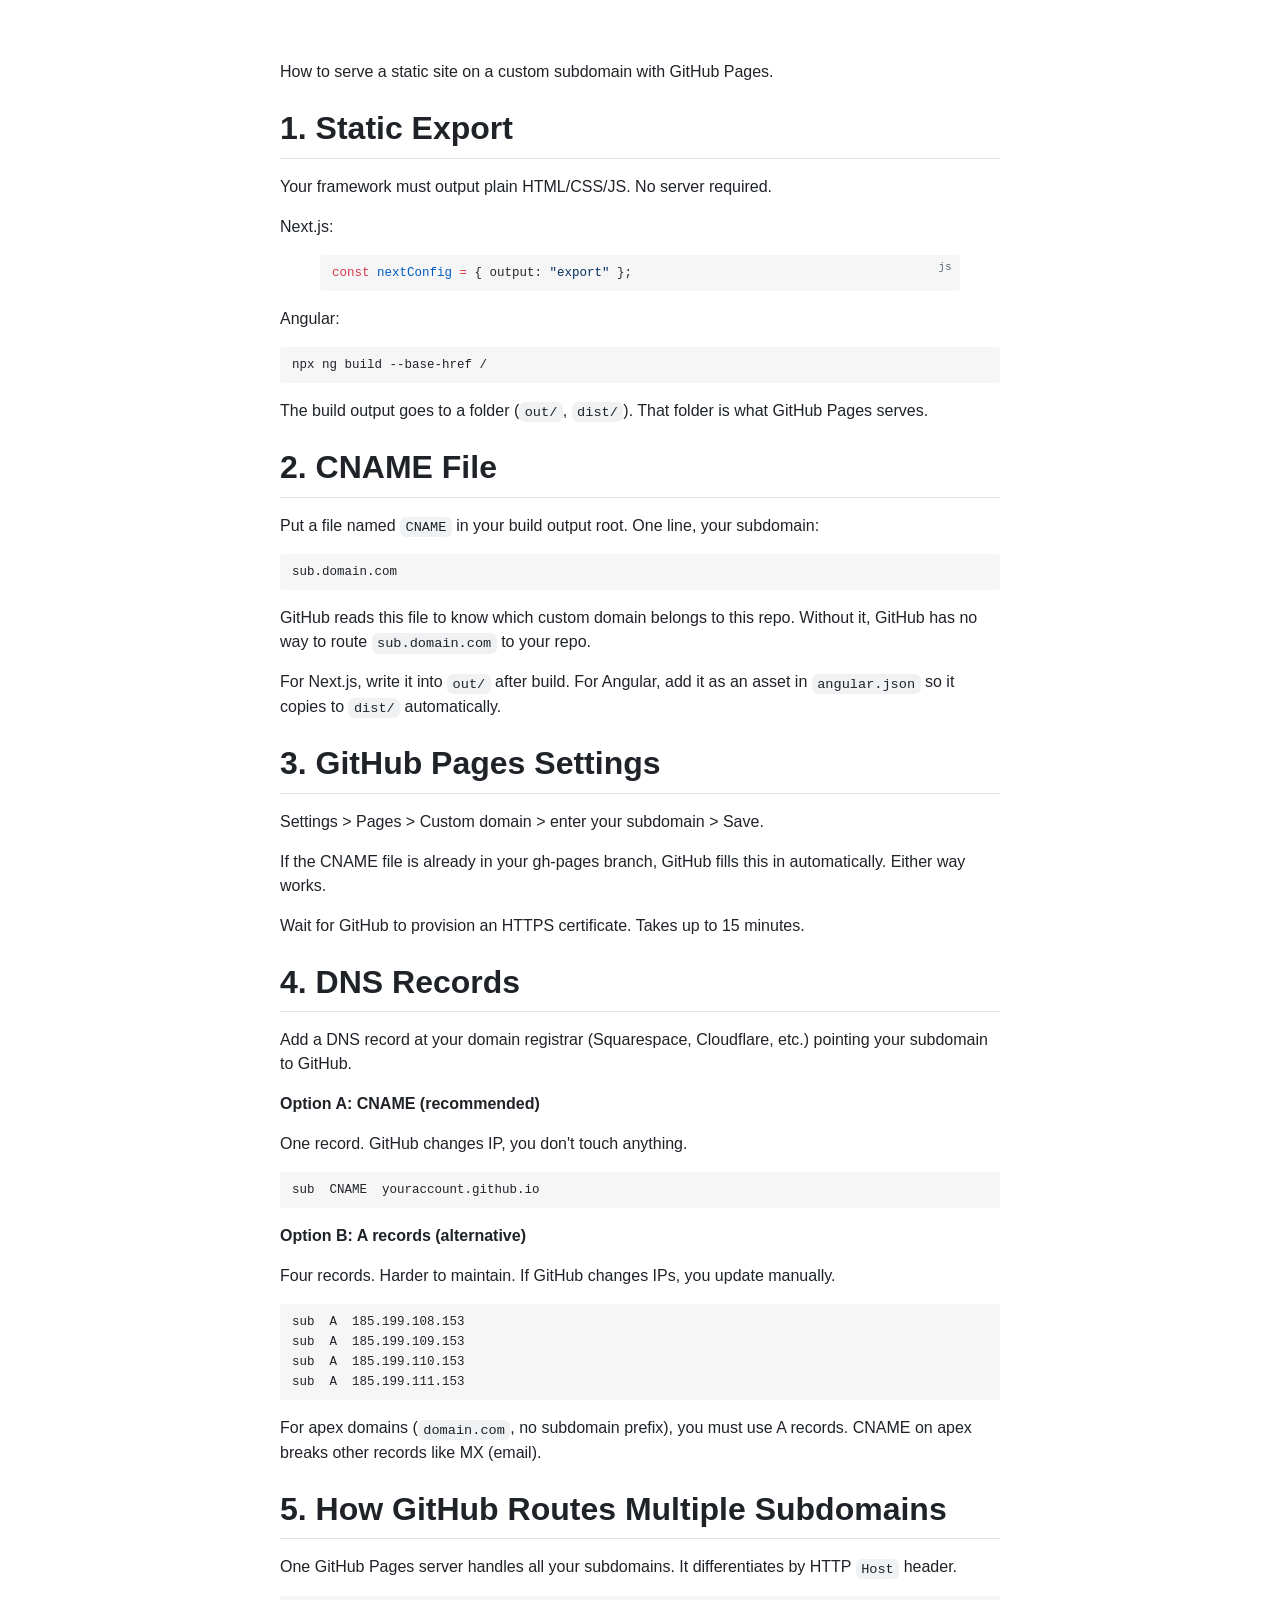
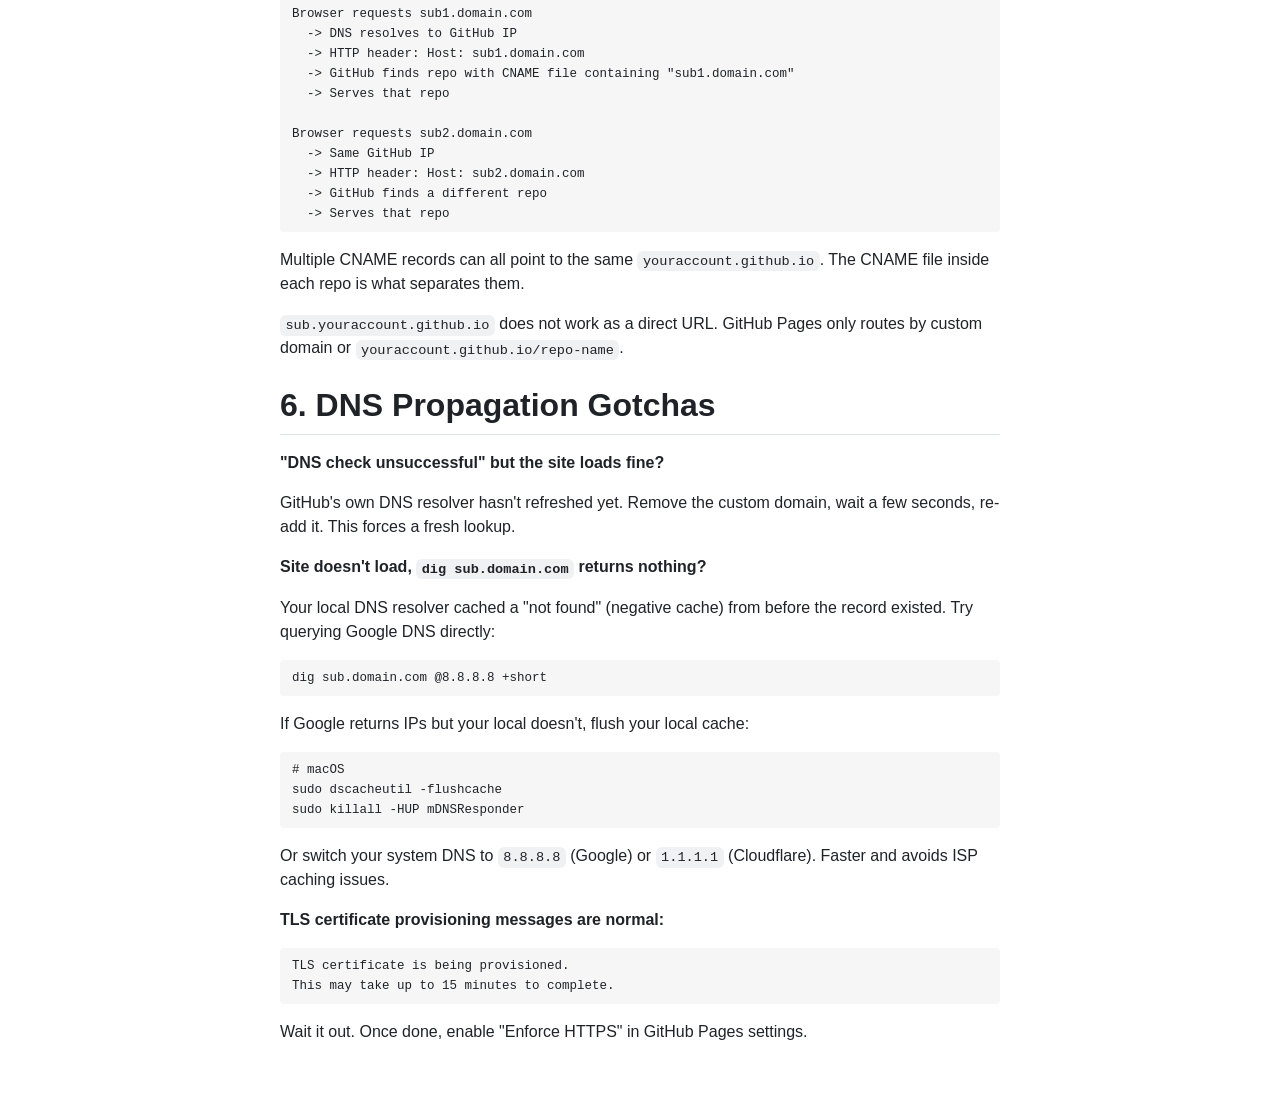
==== commit e38287b4: "Get schwifty" ====
--- a/index.html
+++ b/index.html
@@ -1,4 +1,4 @@
-<!DOCTYPE html><!--juAheAa8yh_MxkiBk9Idz--><html lang="en"><head><meta charSet="utf-8"/><link rel="preconnect" href="/" crossorigin=""/><meta name="viewport" content="width=device-width, initial-scale=1"/><link rel="stylesheet" href="/_next/static/css/1145974209c3a154.css" data-precedence="next"/><link rel="stylesheet" href="/_next/static/css/74cd0a2f782d143d.css" data-precedence="next"/><link rel="preload" as="script" fetchPriority="low" href="/_next/static/chunks/webpack-ace432bf927665dd.js"/><script src="/_next/static/chunks/b48bacdb-7a43676c4658920c.js" async=""></script><script src="/_next/static/chunks/946-8ff3b1b3d283916a.js" async=""></script><script src="/_next/static/chunks/main-app-d2dad3be5fbc495d.js" async=""></script><meta name="next-size-adjust" content=""/><link rel="icon" type="image/svg+xml" href="/fav.svg"/><link rel="icon" href="/favicon.ico" media="(prefers-color-scheme: light)"/><link rel="icon" href="/favicon-dark.ico" media="(prefers-color-scheme: dark)"/><title>Serving your subdomain on Github too | jialinhuang</title><script src="/_next/static/chunks/polyfills-42372ed130431b0a.js" noModule=""></script></head><body class="__className_d805e4"><div hidden=""><!--$--><!--/$--></div><article class="markdown-body page_base__QPYMP"><div><p>How to serve a static site on a custom subdomain with GitHub Pages.</p>
+<!DOCTYPE html><!--8HRrQIiKZl6HOoIgJNVXT--><html lang="en"><head><meta charSet="utf-8"/><link rel="preconnect" href="/" crossorigin=""/><meta name="viewport" content="width=device-width, initial-scale=1"/><link rel="stylesheet" href="/_next/static/css/6f42cc8cc06de61b.css" data-precedence="next"/><link rel="stylesheet" href="/_next/static/css/74cd0a2f782d143d.css" data-precedence="next"/><link rel="preload" as="script" fetchPriority="low" href="/_next/static/chunks/webpack-ace432bf927665dd.js"/><script src="/_next/static/chunks/b48bacdb-7a43676c4658920c.js" async=""></script><script src="/_next/static/chunks/946-8ff3b1b3d283916a.js" async=""></script><script src="/_next/static/chunks/main-app-d2dad3be5fbc495d.js" async=""></script><meta name="next-size-adjust" content=""/><link rel="icon" type="image/svg+xml" href="/fav.svg"/><link rel="icon" href="/favicon.ico" media="(prefers-color-scheme: light)"/><link rel="icon" href="/favicon-dark.ico" media="(prefers-color-scheme: dark)"/><title>Serving your subdomain on Github too | jialinhuang</title><script src="/_next/static/chunks/polyfills-42372ed130431b0a.js" noModule=""></script></head><body class="__className_d805e4"><div hidden=""><!--$--><!--/$--></div><article class="markdown-body page_base__QPYMP"><div><p>How to serve a static site on a custom subdomain with GitHub Pages.</p>
 <h1>1. Static Export</h1>
 <p>Your framework must output plain HTML/CSS/JS. No server required.</p>
 <p>Next.js:</p>
@@ -64,4 +64,4 @@
 <pre><code>TLS certificate is being provisioned.
 This may take up to 15 minutes to complete.
 </code></pre>
-<p>Wait it out. Once done, enable "Enforce HTTPS" in GitHub Pages settings.</p></div></article><!--$--><!--/$--><script src="/_next/static/chunks/webpack-ace432bf927665dd.js" id="_R_" async=""></script><script>(self.__next_f=self.__next_f||[]).push([0])</script><script>self.__next_f.push([1,"1:\"$Sreact.fragment\"\n2:I[5541,[],\"\"]\n3:I[801,[],\"\"]\n5:I[5880,[],\"OutletBoundary\"]\n7:I[8337,[],\"AsyncMetadataOutlet\"]\n9:I[5880,[],\"ViewportBoundary\"]\nb:I[5880,[],\"MetadataBoundary\"]\nc:\"$Sreact.suspense\"\ne:I[2455,[],\"\"]\n:HC[\"/\",\"\"]\n:HL[\"/_next/static/css/1145974209c3a154.css\",\"style\"]\n:HL[\"/_next/static/css/74cd0a2f782d143d.css\",\"style\"]\n"])</script><script>self.__next_f.push([1,"0:{\"P\":null,\"b\":\"juAheAa8yh_MxkiBk9Idz\",\"p\":\"\",\"c\":[\"\",\"\"],\"i\":false,\"f\":[[[\"\",{\"children\":[\"__PAGE__\",{}]},\"$undefined\",\"$undefined\",true],[\"\",[\"$\",\"$1\",\"c\",{\"children\":[[[\"$\",\"link\",\"0\",{\"rel\":\"stylesheet\",\"href\":\"/_next/static/css/1145974209c3a154.css\",\"precedence\":\"next\",\"crossOrigin\":\"$undefined\",\"nonce\":\"$undefined\"}]],[\"$\",\"html\",null,{\"lang\":\"en\",\"children\":[[\"$\",\"head\",null,{\"children\":[[\"$\",\"link\",null,{\"rel\":\"icon\",\"type\":\"image/svg+xml\",\"href\":\"/fav.svg\"}],[\"$\",\"link\",null,{\"rel\":\"icon\",\"href\":\"/favicon.ico\",\"media\":\"(prefers-color-scheme: light)\"}],[\"$\",\"link\",null,{\"rel\":\"icon\",\"href\":\"/favicon-dark.ico\",\"media\":\"(prefers-color-scheme: dark)\"}]]}],[\"$\",\"body\",null,{\"className\":\"__className_d805e4\",\"children\":[\"$\",\"$L2\",null,{\"parallelRouterKey\":\"children\",\"error\":\"$undefined\",\"errorStyles\":\"$undefined\",\"errorScripts\":\"$undefined\",\"template\":[\"$\",\"$L3\",null,{}],\"templateStyles\":\"$undefined\",\"templateScripts\":\"$undefined\",\"notFound\":[[[\"$\",\"title\",null,{\"children\":\"404: This page could not be found.\"}],[\"$\",\"div\",null,{\"style\":{\"fontFamily\":\"system-ui,\\\"Segoe UI\\\",Roboto,Helvetica,Arial,sans-serif,\\\"Apple Color Emoji\\\",\\\"Segoe UI Emoji\\\"\",\"height\":\"100vh\",\"textAlign\":\"center\",\"display\":\"flex\",\"flexDirection\":\"column\",\"alignItems\":\"center\",\"justifyContent\":\"center\"},\"children\":[\"$\",\"div\",null,{\"children\":[[\"$\",\"style\",null,{\"dangerouslySetInnerHTML\":{\"__html\":\"body{color:#000;background:#fff;margin:0}.next-error-h1{border-right:1px solid rgba(0,0,0,.3)}@media (prefers-color-scheme:dark){body{color:#fff;background:#000}.next-error-h1{border-right:1px solid rgba(255,255,255,.3)}}\"}}],[\"$\",\"h1\",null,{\"className\":\"next-error-h1\",\"style\":{\"display\":\"inline-block\",\"margin\":\"0 20px 0 0\",\"padding\":\"0 23px 0 0\",\"fontSize\":24,\"fontWeight\":500,\"verticalAlign\":\"top\",\"lineHeight\":\"49px\"},\"children\":404}],[\"$\",\"div\",null,{\"style\":{\"display\":\"inline-block\"},\"children\":[\"$\",\"h2\",null,{\"style\":{\"fontSize\":14,\"fontWeight\":400,\"lineHeight\":\"49px\",\"margin\":0},\"children\":\"This page could not be found.\"}]}]]}]}]],[]],\"forbidden\":\"$undefined\",\"unauthorized\":\"$undefined\"}]}]]}]]}],{\"children\":[\"__PAGE__\",[\"$\",\"$1\",\"c\",{\"children\":[\"$L4\",[[\"$\",\"link\",\"0\",{\"rel\":\"stylesheet\",\"href\":\"/_next/static/css/74cd0a2f782d143d.css\",\"precedence\":\"next\",\"crossOrigin\":\"$undefined\",\"nonce\":\"$undefined\"}]],[\"$\",\"$L5\",null,{\"children\":[\"$L6\",[\"$\",\"$L7\",null,{\"promise\":\"$@8\"}]]}]]}],{},null,false]},null,false],[\"$\",\"$1\",\"h\",{\"children\":[null,[[\"$\",\"$L9\",null,{\"children\":\"$La\"}],[\"$\",\"meta\",null,{\"name\":\"next-size-adjust\",\"content\":\"\"}]],[\"$\",\"$Lb\",null,{\"children\":[\"$\",\"div\",null,{\"hidden\":true,\"children\":[\"$\",\"$c\",null,{\"fallback\":null,\"children\":\"$Ld\"}]}]}]]}],false]],\"m\":\"$undefined\",\"G\":[\"$e\",[]],\"s\":false,\"S\":true}\n"])</script><script>self.__next_f.push([1,"a:[[\"$\",\"meta\",\"0\",{\"charSet\":\"utf-8\"}],[\"$\",\"meta\",\"1\",{\"name\":\"viewport\",\"content\":\"width=device-width, initial-scale=1\"}]]\n6:null\n"])</script><script>self.__next_f.push([1,"8:{\"metadata\":[[\"$\",\"title\",\"0\",{\"children\":\"Serving your subdomain on Github too | jialinhuang\"}]],\"error\":null,\"digest\":\"$undefined\"}\n"])</script><script>self.__next_f.push([1,"d:\"$8:metadata\"\n"])</script><script>self.__next_f.push([1,"f:T11be,"])</script><script>self.__next_f.push([1,"\u003cp\u003eHow to serve a static site on a custom subdomain with GitHub Pages.\u003c/p\u003e\n\u003ch1\u003e1. Static Export\u003c/h1\u003e\n\u003cp\u003eYour framework must output plain HTML/CSS/JS. No server required.\u003c/p\u003e\n\u003cp\u003eNext.js:\u003c/p\u003e\n\u003cfigure data-rehype-pretty-code-figure=\"\"\u003e\u003cpre tabindex=\"0\" data-language=\"js\" data-theme=\"github-dark github-light\"\u003e\u003ccode data-language=\"js\" data-theme=\"github-dark github-light\" style=\"display: grid;\"\u003e\u003cspan data-line=\"\"\u003e\u003cspan style=\"--shiki-dark:#F97583;--shiki-light:#D73A49\"\u003econst\u003c/span\u003e\u003cspan style=\"--shiki-dark:#79B8FF;--shiki-light:#005CC5\"\u003e nextConfig\u003c/span\u003e\u003cspan style=\"--shiki-dark:#F97583;--shiki-light:#D73A49\"\u003e =\u003c/span\u003e\u003cspan style=\"--shiki-dark:#E1E4E8;--shiki-light:#24292E\"\u003e { output: \u003c/span\u003e\u003cspan style=\"--shiki-dark:#9ECBFF;--shiki-light:#032F62\"\u003e\"export\"\u003c/span\u003e\u003cspan style=\"--shiki-dark:#E1E4E8;--shiki-light:#24292E\"\u003e };\u003c/span\u003e\u003c/span\u003e\u003c/code\u003e\u003c/pre\u003e\u003c/figure\u003e\n\u003cp\u003eAngular:\u003c/p\u003e\n\u003cpre\u003e\u003ccode\u003enpx ng build --base-href /\n\u003c/code\u003e\u003c/pre\u003e\n\u003cp\u003eThe build output goes to a folder (\u003ccode\u003eout/\u003c/code\u003e, \u003ccode\u003edist/\u003c/code\u003e). That folder is what GitHub Pages serves.\u003c/p\u003e\n\u003ch1\u003e2. CNAME File\u003c/h1\u003e\n\u003cp\u003ePut a file named \u003ccode\u003eCNAME\u003c/code\u003e in your build output root. One line, your subdomain:\u003c/p\u003e\n\u003cpre\u003e\u003ccode\u003esub.domain.com\n\u003c/code\u003e\u003c/pre\u003e\n\u003cp\u003eGitHub reads this file to know which custom domain belongs to this repo. Without it, GitHub has no way to route \u003ccode\u003esub.domain.com\u003c/code\u003e to your repo.\u003c/p\u003e\n\u003cp\u003eFor Next.js, write it into \u003ccode\u003eout/\u003c/code\u003e after build. For Angular, add it as an asset in \u003ccode\u003eangular.json\u003c/code\u003e so it copies to \u003ccode\u003edist/\u003c/code\u003e automatically.\u003c/p\u003e\n\u003ch1\u003e3. GitHub Pages Settings\u003c/h1\u003e\n\u003cp\u003eSettings \u003e Pages \u003e Custom domain \u003e enter your subdomain \u003e Save.\u003c/p\u003e\n\u003cp\u003eIf the CNAME file is already in your gh-pages branch, GitHub fills this in automatically. Either way works.\u003c/p\u003e\n\u003cp\u003eWait for GitHub to provision an HTTPS certificate. Takes up to 15 minutes.\u003c/p\u003e\n\u003ch1\u003e4. DNS Records\u003c/h1\u003e\n\u003cp\u003eAdd a DNS record at your domain registrar (Squarespace, Cloudflare, etc.) pointing your subdomain to GitHub.\u003c/p\u003e\n\u003cp\u003e\u003cstrong\u003eOption A: CNAME (recommended)\u003c/strong\u003e\u003c/p\u003e\n\u003cp\u003eOne record. GitHub changes IP, you don't touch anything.\u003c/p\u003e\n\u003cpre\u003e\u003ccode\u003esub  CNAME  youraccount.github.io\n\u003c/code\u003e\u003c/pre\u003e\n\u003cp\u003e\u003cstrong\u003eOption B: A records (alternative)\u003c/strong\u003e\u003c/p\u003e\n\u003cp\u003eFour records. Harder to maintain. If GitHub changes IPs, you update manually.\u003c/p\u003e\n\u003cpre\u003e\u003ccode\u003esub  A  185.199.108.153\nsub  A  185.199.109.153\nsub  A  185.199.110.153\nsub  A  185.199.111.153\n\u003c/code\u003e\u003c/pre\u003e\n\u003cp\u003eFor apex domains (\u003ccode\u003edomain.com\u003c/code\u003e, no subdomain prefix), you must use A records. CNAME on apex breaks other records like MX (email).\u003c/p\u003e\n\u003ch1\u003e5. How GitHub Routes Multiple Subdomains\u003c/h1\u003e\n\u003cp\u003eOne GitHub Pages server handles all your subdomains. It differentiates by HTTP \u003ccode\u003eHost\u003c/code\u003e header.\u003c/p\u003e\n\u003cpre\u003e\u003ccode\u003eBrowser requests sub1.domain.com\n  -\u003e DNS resolves to GitHub IP\n  -\u003e HTTP header: Host: sub1.domain.com\n  -\u003e GitHub finds repo with CNAME file containing \"sub1.domain.com\"\n  -\u003e Serves that repo\n\nBrowser requests sub2.domain.com\n  -\u003e Same GitHub IP\n  -\u003e HTTP header: Host: sub2.domain.com\n  -\u003e GitHub finds a different repo\n  -\u003e Serves that repo\n\u003c/code\u003e\u003c/pre\u003e\n\u003cp\u003eMultiple CNAME records can all point to the same \u003ccode\u003eyouraccount.github.io\u003c/code\u003e. The CNAME file inside each repo is what separates them.\u003c/p\u003e\n\u003cp\u003e\u003ccode\u003esub.youraccount.github.io\u003c/code\u003e does not work as a direct URL. GitHub Pages only routes by custom domain or \u003ccode\u003eyouraccount.github.io/repo-name\u003c/code\u003e.\u003c/p\u003e\n\u003ch1\u003e6. DNS Propagation Gotchas\u003c/h1\u003e\n\u003cp\u003e\u003cstrong\u003e\"DNS check unsuccessful\" but the site loads fine?\u003c/strong\u003e\u003c/p\u003e\n\u003cp\u003eGitHub's own DNS resolver hasn't refreshed yet. Remove the custom domain, wait a few seconds, re-add it. This forces a fresh lookup.\u003c/p\u003e\n\u003cp\u003e\u003cstrong\u003eSite doesn't load, \u003ccode\u003edig sub.domain.com\u003c/code\u003e returns nothing?\u003c/strong\u003e\u003c/p\u003e\n\u003cp\u003eYour local DNS resolver cached a \"not found\" (negative cache) from before the record existed. Try querying Google DNS directly:\u003c/p\u003e\n\u003cpre\u003e\u003ccode\u003edig sub.domain.com @8.8.8.8 +short\n\u003c/code\u003e\u003c/pre\u003e\n\u003cp\u003eIf Google returns IPs but your local doesn't, flush your local cache:\u003c/p\u003e\n\u003cpre\u003e\u003ccode\u003e# macOS\nsudo dscacheutil -flushcache\nsudo killall -HUP mDNSResponder\n\u003c/code\u003e\u003c/pre\u003e\n\u003cp\u003eOr switch your system DNS to \u003ccode\u003e8.8.8.8\u003c/code\u003e (Google) or \u003ccode\u003e1.1.1.1\u003c/code\u003e (Cloudflare). Faster and avoids ISP caching issues.\u003c/p\u003e\n\u003cp\u003e\u003cstrong\u003eTLS certificate provisioning messages are normal:\u003c/strong\u003e\u003c/p\u003e\n\u003cpre\u003e\u003ccode\u003eTLS certificate is being provisioned.\nThis may take up to 15 minutes to complete.\n\u003c/code\u003e\u003c/pre\u003e\n\u003cp\u003eWait it out. Once done, enable \"Enforce HTTPS\" in GitHub Pages settings.\u003c/p\u003e"])</script><script>self.__next_f.push([1,"4:[\"$\",\"article\",null,{\"className\":\"markdown-body page_base__QPYMP\",\"children\":[\"$\",\"div\",null,{\"dangerouslySetInnerHTML\":{\"__html\":\"$f\"}}]}]\n"])</script></body></html>+<p>Wait it out. Once done, enable "Enforce HTTPS" in GitHub Pages settings.</p></div></article><!--$--><!--/$--><script src="/_next/static/chunks/webpack-ace432bf927665dd.js" id="_R_" async=""></script><script>(self.__next_f=self.__next_f||[]).push([0])</script><script>self.__next_f.push([1,"1:\"$Sreact.fragment\"\n2:I[5541,[],\"\"]\n3:I[801,[],\"\"]\n5:I[5880,[],\"OutletBoundary\"]\n7:I[8337,[],\"AsyncMetadataOutlet\"]\n9:I[5880,[],\"ViewportBoundary\"]\nb:I[5880,[],\"MetadataBoundary\"]\nc:\"$Sreact.suspense\"\ne:I[2455,[],\"\"]\n:HC[\"/\",\"\"]\n:HL[\"/_next/static/css/6f42cc8cc06de61b.css\",\"style\"]\n:HL[\"/_next/static/css/74cd0a2f782d143d.css\",\"style\"]\n"])</script><script>self.__next_f.push([1,"0:{\"P\":null,\"b\":\"8HRrQIiKZl6HOoIgJNVXT\",\"p\":\"\",\"c\":[\"\",\"\"],\"i\":false,\"f\":[[[\"\",{\"children\":[\"__PAGE__\",{}]},\"$undefined\",\"$undefined\",true],[\"\",[\"$\",\"$1\",\"c\",{\"children\":[[[\"$\",\"link\",\"0\",{\"rel\":\"stylesheet\",\"href\":\"/_next/static/css/6f42cc8cc06de61b.css\",\"precedence\":\"next\",\"crossOrigin\":\"$undefined\",\"nonce\":\"$undefined\"}]],[\"$\",\"html\",null,{\"lang\":\"en\",\"children\":[[\"$\",\"head\",null,{\"children\":[[\"$\",\"link\",null,{\"rel\":\"icon\",\"type\":\"image/svg+xml\",\"href\":\"/fav.svg\"}],[\"$\",\"link\",null,{\"rel\":\"icon\",\"href\":\"/favicon.ico\",\"media\":\"(prefers-color-scheme: light)\"}],[\"$\",\"link\",null,{\"rel\":\"icon\",\"href\":\"/favicon-dark.ico\",\"media\":\"(prefers-color-scheme: dark)\"}]]}],[\"$\",\"body\",null,{\"className\":\"__className_d805e4\",\"children\":[\"$\",\"$L2\",null,{\"parallelRouterKey\":\"children\",\"error\":\"$undefined\",\"errorStyles\":\"$undefined\",\"errorScripts\":\"$undefined\",\"template\":[\"$\",\"$L3\",null,{}],\"templateStyles\":\"$undefined\",\"templateScripts\":\"$undefined\",\"notFound\":[[[\"$\",\"title\",null,{\"children\":\"404: This page could not be found.\"}],[\"$\",\"div\",null,{\"style\":{\"fontFamily\":\"system-ui,\\\"Segoe UI\\\",Roboto,Helvetica,Arial,sans-serif,\\\"Apple Color Emoji\\\",\\\"Segoe UI Emoji\\\"\",\"height\":\"100vh\",\"textAlign\":\"center\",\"display\":\"flex\",\"flexDirection\":\"column\",\"alignItems\":\"center\",\"justifyContent\":\"center\"},\"children\":[\"$\",\"div\",null,{\"children\":[[\"$\",\"style\",null,{\"dangerouslySetInnerHTML\":{\"__html\":\"body{color:#000;background:#fff;margin:0}.next-error-h1{border-right:1px solid rgba(0,0,0,.3)}@media (prefers-color-scheme:dark){body{color:#fff;background:#000}.next-error-h1{border-right:1px solid rgba(255,255,255,.3)}}\"}}],[\"$\",\"h1\",null,{\"className\":\"next-error-h1\",\"style\":{\"display\":\"inline-block\",\"margin\":\"0 20px 0 0\",\"padding\":\"0 23px 0 0\",\"fontSize\":24,\"fontWeight\":500,\"verticalAlign\":\"top\",\"lineHeight\":\"49px\"},\"children\":404}],[\"$\",\"div\",null,{\"style\":{\"display\":\"inline-block\"},\"children\":[\"$\",\"h2\",null,{\"style\":{\"fontSize\":14,\"fontWeight\":400,\"lineHeight\":\"49px\",\"margin\":0},\"children\":\"This page could not be found.\"}]}]]}]}]],[]],\"forbidden\":\"$undefined\",\"unauthorized\":\"$undefined\"}]}]]}]]}],{\"children\":[\"__PAGE__\",[\"$\",\"$1\",\"c\",{\"children\":[\"$L4\",[[\"$\",\"link\",\"0\",{\"rel\":\"stylesheet\",\"href\":\"/_next/static/css/74cd0a2f782d143d.css\",\"precedence\":\"next\",\"crossOrigin\":\"$undefined\",\"nonce\":\"$undefined\"}]],[\"$\",\"$L5\",null,{\"children\":[\"$L6\",[\"$\",\"$L7\",null,{\"promise\":\"$@8\"}]]}]]}],{},null,false]},null,false],[\"$\",\"$1\",\"h\",{\"children\":[null,[[\"$\",\"$L9\",null,{\"children\":\"$La\"}],[\"$\",\"meta\",null,{\"name\":\"next-size-adjust\",\"content\":\"\"}]],[\"$\",\"$Lb\",null,{\"children\":[\"$\",\"div\",null,{\"hidden\":true,\"children\":[\"$\",\"$c\",null,{\"fallback\":null,\"children\":\"$Ld\"}]}]}]]}],false]],\"m\":\"$undefined\",\"G\":[\"$e\",[]],\"s\":false,\"S\":true}\n"])</script><script>self.__next_f.push([1,"a:[[\"$\",\"meta\",\"0\",{\"charSet\":\"utf-8\"}],[\"$\",\"meta\",\"1\",{\"name\":\"viewport\",\"content\":\"width=device-width, initial-scale=1\"}]]\n6:null\n"])</script><script>self.__next_f.push([1,"8:{\"metadata\":[[\"$\",\"title\",\"0\",{\"children\":\"Serving your subdomain on Github too | jialinhuang\"}]],\"error\":null,\"digest\":\"$undefined\"}\n"])</script><script>self.__next_f.push([1,"d:\"$8:metadata\"\n"])</script><script>self.__next_f.push([1,"f:T11be,"])</script><script>self.__next_f.push([1,"\u003cp\u003eHow to serve a static site on a custom subdomain with GitHub Pages.\u003c/p\u003e\n\u003ch1\u003e1. Static Export\u003c/h1\u003e\n\u003cp\u003eYour framework must output plain HTML/CSS/JS. No server required.\u003c/p\u003e\n\u003cp\u003eNext.js:\u003c/p\u003e\n\u003cfigure data-rehype-pretty-code-figure=\"\"\u003e\u003cpre tabindex=\"0\" data-language=\"js\" data-theme=\"github-dark github-light\"\u003e\u003ccode data-language=\"js\" data-theme=\"github-dark github-light\" style=\"display: grid;\"\u003e\u003cspan data-line=\"\"\u003e\u003cspan style=\"--shiki-dark:#F97583;--shiki-light:#D73A49\"\u003econst\u003c/span\u003e\u003cspan style=\"--shiki-dark:#79B8FF;--shiki-light:#005CC5\"\u003e nextConfig\u003c/span\u003e\u003cspan style=\"--shiki-dark:#F97583;--shiki-light:#D73A49\"\u003e =\u003c/span\u003e\u003cspan style=\"--shiki-dark:#E1E4E8;--shiki-light:#24292E\"\u003e { output: \u003c/span\u003e\u003cspan style=\"--shiki-dark:#9ECBFF;--shiki-light:#032F62\"\u003e\"export\"\u003c/span\u003e\u003cspan style=\"--shiki-dark:#E1E4E8;--shiki-light:#24292E\"\u003e };\u003c/span\u003e\u003c/span\u003e\u003c/code\u003e\u003c/pre\u003e\u003c/figure\u003e\n\u003cp\u003eAngular:\u003c/p\u003e\n\u003cpre\u003e\u003ccode\u003enpx ng build --base-href /\n\u003c/code\u003e\u003c/pre\u003e\n\u003cp\u003eThe build output goes to a folder (\u003ccode\u003eout/\u003c/code\u003e, \u003ccode\u003edist/\u003c/code\u003e). That folder is what GitHub Pages serves.\u003c/p\u003e\n\u003ch1\u003e2. CNAME File\u003c/h1\u003e\n\u003cp\u003ePut a file named \u003ccode\u003eCNAME\u003c/code\u003e in your build output root. One line, your subdomain:\u003c/p\u003e\n\u003cpre\u003e\u003ccode\u003esub.domain.com\n\u003c/code\u003e\u003c/pre\u003e\n\u003cp\u003eGitHub reads this file to know which custom domain belongs to this repo. Without it, GitHub has no way to route \u003ccode\u003esub.domain.com\u003c/code\u003e to your repo.\u003c/p\u003e\n\u003cp\u003eFor Next.js, write it into \u003ccode\u003eout/\u003c/code\u003e after build. For Angular, add it as an asset in \u003ccode\u003eangular.json\u003c/code\u003e so it copies to \u003ccode\u003edist/\u003c/code\u003e automatically.\u003c/p\u003e\n\u003ch1\u003e3. GitHub Pages Settings\u003c/h1\u003e\n\u003cp\u003eSettings \u003e Pages \u003e Custom domain \u003e enter your subdomain \u003e Save.\u003c/p\u003e\n\u003cp\u003eIf the CNAME file is already in your gh-pages branch, GitHub fills this in automatically. Either way works.\u003c/p\u003e\n\u003cp\u003eWait for GitHub to provision an HTTPS certificate. Takes up to 15 minutes.\u003c/p\u003e\n\u003ch1\u003e4. DNS Records\u003c/h1\u003e\n\u003cp\u003eAdd a DNS record at your domain registrar (Squarespace, Cloudflare, etc.) pointing your subdomain to GitHub.\u003c/p\u003e\n\u003cp\u003e\u003cstrong\u003eOption A: CNAME (recommended)\u003c/strong\u003e\u003c/p\u003e\n\u003cp\u003eOne record. GitHub changes IP, you don't touch anything.\u003c/p\u003e\n\u003cpre\u003e\u003ccode\u003esub  CNAME  youraccount.github.io\n\u003c/code\u003e\u003c/pre\u003e\n\u003cp\u003e\u003cstrong\u003eOption B: A records (alternative)\u003c/strong\u003e\u003c/p\u003e\n\u003cp\u003eFour records. Harder to maintain. If GitHub changes IPs, you update manually.\u003c/p\u003e\n\u003cpre\u003e\u003ccode\u003esub  A  185.199.108.153\nsub  A  185.199.109.153\nsub  A  185.199.110.153\nsub  A  185.199.111.153\n\u003c/code\u003e\u003c/pre\u003e\n\u003cp\u003eFor apex domains (\u003ccode\u003edomain.com\u003c/code\u003e, no subdomain prefix), you must use A records. CNAME on apex breaks other records like MX (email).\u003c/p\u003e\n\u003ch1\u003e5. How GitHub Routes Multiple Subdomains\u003c/h1\u003e\n\u003cp\u003eOne GitHub Pages server handles all your subdomains. It differentiates by HTTP \u003ccode\u003eHost\u003c/code\u003e header.\u003c/p\u003e\n\u003cpre\u003e\u003ccode\u003eBrowser requests sub1.domain.com\n  -\u003e DNS resolves to GitHub IP\n  -\u003e HTTP header: Host: sub1.domain.com\n  -\u003e GitHub finds repo with CNAME file containing \"sub1.domain.com\"\n  -\u003e Serves that repo\n\nBrowser requests sub2.domain.com\n  -\u003e Same GitHub IP\n  -\u003e HTTP header: Host: sub2.domain.com\n  -\u003e GitHub finds a different repo\n  -\u003e Serves that repo\n\u003c/code\u003e\u003c/pre\u003e\n\u003cp\u003eMultiple CNAME records can all point to the same \u003ccode\u003eyouraccount.github.io\u003c/code\u003e. The CNAME file inside each repo is what separates them.\u003c/p\u003e\n\u003cp\u003e\u003ccode\u003esub.youraccount.github.io\u003c/code\u003e does not work as a direct URL. GitHub Pages only routes by custom domain or \u003ccode\u003eyouraccount.github.io/repo-name\u003c/code\u003e.\u003c/p\u003e\n\u003ch1\u003e6. DNS Propagation Gotchas\u003c/h1\u003e\n\u003cp\u003e\u003cstrong\u003e\"DNS check unsuccessful\" but the site loads fine?\u003c/strong\u003e\u003c/p\u003e\n\u003cp\u003eGitHub's own DNS resolver hasn't refreshed yet. Remove the custom domain, wait a few seconds, re-add it. This forces a fresh lookup.\u003c/p\u003e\n\u003cp\u003e\u003cstrong\u003eSite doesn't load, \u003ccode\u003edig sub.domain.com\u003c/code\u003e returns nothing?\u003c/strong\u003e\u003c/p\u003e\n\u003cp\u003eYour local DNS resolver cached a \"not found\" (negative cache) from before the record existed. Try querying Google DNS directly:\u003c/p\u003e\n\u003cpre\u003e\u003ccode\u003edig sub.domain.com @8.8.8.8 +short\n\u003c/code\u003e\u003c/pre\u003e\n\u003cp\u003eIf Google returns IPs but your local doesn't, flush your local cache:\u003c/p\u003e\n\u003cpre\u003e\u003ccode\u003e# macOS\nsudo dscacheutil -flushcache\nsudo killall -HUP mDNSResponder\n\u003c/code\u003e\u003c/pre\u003e\n\u003cp\u003eOr switch your system DNS to \u003ccode\u003e8.8.8.8\u003c/code\u003e (Google) or \u003ccode\u003e1.1.1.1\u003c/code\u003e (Cloudflare). Faster and avoids ISP caching issues.\u003c/p\u003e\n\u003cp\u003e\u003cstrong\u003eTLS certificate provisioning messages are normal:\u003c/strong\u003e\u003c/p\u003e\n\u003cpre\u003e\u003ccode\u003eTLS certificate is being provisioned.\nThis may take up to 15 minutes to complete.\n\u003c/code\u003e\u003c/pre\u003e\n\u003cp\u003eWait it out. Once done, enable \"Enforce HTTPS\" in GitHub Pages settings.\u003c/p\u003e"])</script><script>self.__next_f.push([1,"4:[\"$\",\"article\",null,{\"className\":\"markdown-body page_base__QPYMP\",\"children\":[\"$\",\"div\",null,{\"dangerouslySetInnerHTML\":{\"__html\":\"$f\"}}]}]\n"])</script></body></html>
--- a/_next/static/css/6f42cc8cc06de61b.css
+++ b/_next/static/css/6f42cc8cc06de61b.css
@@ -0,0 +1 @@
+@font-face{font-family:Merriweather;font-style:normal;font-weight:300;font-stretch:100%;font-display:swap;src:url(/_next/static/media/fe4c52824bfaed3e-s.woff2) format("woff2");unicode-range:u+0460-052f,u+1c80-1c8a,u+20b4,u+2de0-2dff,u+a640-a69f,u+fe2e-fe2f}@font-face{font-family:Merriweather;font-style:normal;font-weight:300;font-stretch:100%;font-display:swap;src:url(/_next/static/media/3e8ab5100a4aa694-s.woff2) format("woff2");unicode-range:u+0301,u+0400-045f,u+0490-0491,u+04b0-04b1,u+2116}@font-face{font-family:Merriweather;font-style:normal;font-weight:300;font-stretch:100%;font-display:swap;src:url(/_next/static/media/b78b37b810acce9f-s.woff2) format("woff2");unicode-range:u+0102-0103,u+0110-0111,u+0128-0129,u+0168-0169,u+01a0-01a1,u+01af-01b0,u+0300-0301,u+0303-0304,u+0308-0309,u+0323,u+0329,u+1ea0-1ef9,u+20ab}@font-face{font-family:Merriweather;font-style:normal;font-weight:300;font-stretch:100%;font-display:swap;src:url(/_next/static/media/027647acf05c7ff8-s.woff2) format("woff2");unicode-range:u+0100-02ba,u+02bd-02c5,u+02c7-02cc,u+02ce-02d7,u+02dd-02ff,u+0304,u+0308,u+0329,u+1d00-1dbf,u+1e00-1e9f,u+1ef2-1eff,u+2020,u+20a0-20ab,u+20ad-20c4,u+2113,u+2c60-2c7f,u+a720-a7ff}@font-face{font-family:Merriweather;font-style:normal;font-weight:300;font-stretch:100%;font-display:swap;src:url(/_next/static/media/1f3fe8c6df3d47c1-s.woff2) format("woff2");unicode-range:u+00??,u+0131,u+0152-0153,u+02bb-02bc,u+02c6,u+02da,u+02dc,u+0304,u+0308,u+0329,u+2000-206f,u+20ac,u+2122,u+2191,u+2193,u+2212,u+2215,u+feff,u+fffd}@font-face{font-family:Merriweather;font-style:normal;font-weight:400;font-stretch:100%;font-display:swap;src:url(/_next/static/media/fe4c52824bfaed3e-s.woff2) format("woff2");unicode-range:u+0460-052f,u+1c80-1c8a,u+20b4,u+2de0-2dff,u+a640-a69f,u+fe2e-fe2f}@font-face{font-family:Merriweather;font-style:normal;font-weight:400;font-stretch:100%;font-display:swap;src:url(/_next/static/media/3e8ab5100a4aa694-s.woff2) format("woff2");unicode-range:u+0301,u+0400-045f,u+0490-0491,u+04b0-04b1,u+2116}@font-face{font-family:Merriweather;font-style:normal;font-weight:400;font-stretch:100%;font-display:swap;src:url(/_next/static/media/b78b37b810acce9f-s.woff2) format("woff2");unicode-range:u+0102-0103,u+0110-0111,u+0128-0129,u+0168-0169,u+01a0-01a1,u+01af-01b0,u+0300-0301,u+0303-0304,u+0308-0309,u+0323,u+0329,u+1ea0-1ef9,u+20ab}@font-face{font-family:Merriweather;font-style:normal;font-weight:400;font-stretch:100%;font-display:swap;src:url(/_next/static/media/027647acf05c7ff8-s.woff2) format("woff2");unicode-range:u+0100-02ba,u+02bd-02c5,u+02c7-02cc,u+02ce-02d7,u+02dd-02ff,u+0304,u+0308,u+0329,u+1d00-1dbf,u+1e00-1e9f,u+1ef2-1eff,u+2020,u+20a0-20ab,u+20ad-20c4,u+2113,u+2c60-2c7f,u+a720-a7ff}@font-face{font-family:Merriweather;font-style:normal;font-weight:400;font-stretch:100%;font-display:swap;src:url(/_next/static/media/1f3fe8c6df3d47c1-s.woff2) format("woff2");unicode-range:u+00??,u+0131,u+0152-0153,u+02bb-02bc,u+02c6,u+02da,u+02dc,u+0304,u+0308,u+0329,u+2000-206f,u+20ac,u+2122,u+2191,u+2193,u+2212,u+2215,u+feff,u+fffd}@font-face{font-family:Merriweather;font-style:normal;font-weight:700;font-stretch:100%;font-display:swap;src:url(/_next/static/media/fe4c52824bfaed3e-s.woff2) format("woff2");unicode-range:u+0460-052f,u+1c80-1c8a,u+20b4,u+2de0-2dff,u+a640-a69f,u+fe2e-fe2f}@font-face{font-family:Merriweather;font-style:normal;font-weight:700;font-stretch:100%;font-display:swap;src:url(/_next/static/media/3e8ab5100a4aa694-s.woff2) format("woff2");unicode-range:u+0301,u+0400-045f,u+0490-0491,u+04b0-04b1,u+2116}@font-face{font-family:Merriweather;font-style:normal;font-weight:700;font-stretch:100%;font-display:swap;src:url(/_next/static/media/b78b37b810acce9f-s.woff2) format("woff2");unicode-range:u+0102-0103,u+0110-0111,u+0128-0129,u+0168-0169,u+01a0-01a1,u+01af-01b0,u+0300-0301,u+0303-0304,u+0308-0309,u+0323,u+0329,u+1ea0-1ef9,u+20ab}@font-face{font-family:Merriweather;font-style:normal;font-weight:700;font-stretch:100%;font-display:swap;src:url(/_next/static/media/027647acf05c7ff8-s.woff2) format("woff2");unicode-range:u+0100-02ba,u+02bd-02c5,u+02c7-02cc,u+02ce-02d7,u+02dd-02ff,u+0304,u+0308,u+0329,u+1d00-1dbf,u+1e00-1e9f,u+1ef2-1eff,u+2020,u+20a0-20ab,u+20ad-20c4,u+2113,u+2c60-2c7f,u+a720-a7ff}@font-face{font-family:Merriweather;font-style:normal;font-weight:700;font-stretch:100%;font-display:swap;src:url(/_next/static/media/1f3fe8c6df3d47c1-s.woff2) format("woff2");unicode-range:u+00??,u+0131,u+0152-0153,u+02bb-02bc,u+02c6,u+02da,u+02dc,u+0304,u+0308,u+0329,u+2000-206f,u+20ac,u+2122,u+2191,u+2193,u+2212,u+2215,u+feff,u+fffd}@font-face{font-family:Merriweather Fallback;src:local("Times New Roman");ascent-override:80.59%;descent-override:22.36%;line-gap-override:0.00%;size-adjust:122.09%}.__className_d805e4{font-family:Merriweather,Merriweather Fallback;font-style:normal}:root{--background:#ffffff;--foreground:#171717}@media (prefers-color-scheme:dark){:root{--background:#0d1117;--foreground:#e6edf3}}body,html{max-width:100vw;overflow-x:hidden}body{color:var(--foreground);background:var(--background);font-family:Arial,Helvetica,sans-serif;-webkit-font-smoothing:antialiased;-moz-osx-font-smoothing:grayscale}*{box-sizing:border-box;padding:0;margin:0}a{color:inherit;text-decoration:none}@media (prefers-color-scheme:dark){html{color-scheme:dark}}.markdown-body figure{margin-left:0;margin-right:0}code[data-theme*=" "],code[data-theme*=" "] span{color:var(--shiki-light);background-color:var(--shiki-light-bg)}@media (prefers-color-scheme:dark){code[data-theme*=" "],code[data-theme*=" "] span{color:var(--shiki-dark);background-color:var(--shiki-dark-bg)}}.markdown-body pre{position:relative;background-color:rgba(127,127,127,.07)!important;border-radius:4px!important;padding:8px 12px!important;font-size:12.5px!important;line-height:1.6!important}.markdown-body pre[data-language]:before{content:attr(data-language);position:absolute;top:4px;right:8px;font-size:10.5px;letter-spacing:.04em;text-transform:lowercase;color:var(--fgColor-muted,#59636e);pointer-events:none}.markdown-body pre[data-language=plaintext]:before,.markdown-body pre[data-language=text]:before{content:none}.markdown-body{--base-size-16:1rem;--base-size-24:1.5rem;--base-size-4:0.25rem;--base-size-40:2.5rem;--base-size-8:0.5rem;--base-text-weight-medium:500;--base-text-weight-normal:400;--base-text-weight-semibold:600;--fontStack-monospace:ui-monospace,SFMono-Regular,SF Mono,Menlo,Consolas,Liberation Mono,monospace;--fontStack-sansSerif:-apple-system,BlinkMacSystemFont,"Segoe UI","Noto Sans",Helvetica,Arial,sans-serif,"Apple Color Emoji","Segoe UI Emoji";--fgColor-accent:Highlight}@media (prefers-color-scheme:dark){.markdown-body,[data-theme=dark]{color-scheme:dark;--fgColor-accent:#4493f8;--bgColor-attention-muted:#bb800926;--bgColor-default:#0d1117;--bgColor-muted:#151b23;--bgColor-neutral-muted:#656c7633;--borderColor-accent-emphasis:#1f6feb;--borderColor-attention-emphasis:#9e6a03;--borderColor-danger-emphasis:#da3633;--borderColor-default:#3d444d;--borderColor-done-emphasis:#8957e5;--borderColor-success-emphasis:#238636;--color-prettylights-syntax-brackethighlighter-angle:#9198a1;--color-prettylights-syntax-brackethighlighter-unmatched:#f85149;--color-prettylights-syntax-carriage-return-bg:#b62324;--color-prettylights-syntax-carriage-return-text:#f0f6fc;--color-prettylights-syntax-comment:#9198a1;--color-prettylights-syntax-constant:#79c0ff;--color-prettylights-syntax-constant-other-reference-link:#a5d6ff;--color-prettylights-syntax-entity:#d2a8ff;--color-prettylights-syntax-entity-tag:#7ee787;--color-prettylights-syntax-keyword:#ff7b72;--color-prettylights-syntax-markup-bold:#f0f6fc;--color-prettylights-syntax-markup-changed-bg:#5a1e02;--color-prettylights-syntax-markup-changed-text:#ffdfb6;--color-prettylights-syntax-markup-deleted-bg:#67060c;--color-prettylights-syntax-markup-deleted-text:#ffdcd7;--color-prettylights-syntax-markup-heading:#1f6feb;--color-prettylights-syntax-markup-ignored-bg:#1158c7;--color-prettylights-syntax-markup-ignored-text:#f0f6fc;--color-prettylights-syntax-markup-inserted-bg:#033a16;--color-prettylights-syntax-markup-inserted-text:#aff5b4;--color-prettylights-syntax-markup-italic:#f0f6fc;--color-prettylights-syntax-markup-list:#f2cc60;--color-prettylights-syntax-meta-diff-range:#d2a8ff;--color-prettylights-syntax-storage-modifier-import:#f0f6fc;--color-prettylights-syntax-string:#a5d6ff;--color-prettylights-syntax-string-regexp:#7ee787;--color-prettylights-syntax-sublimelinter-gutter-mark:#3d444d;--color-prettylights-syntax-variable:#ffa657;--fgColor-attention:#d29922;--fgColor-danger:#f85149;--fgColor-default:#f0f6fc;--fgColor-done:#ab7df8;--fgColor-muted:#9198a1;--fgColor-success:#3fb950;--borderColor-muted:#3d444db3;--color-prettylights-syntax-invalid-illegal-bg:var(--bgColor-danger-muted);--color-prettylights-syntax-invalid-illegal-text:var(--fgColor-danger);--focus-outlineColor:var(--borderColor-accent-emphasis);--borderColor-neutral-muted:var(--borderColor-muted)}}@media (prefers-color-scheme:light){.markdown-body,[data-theme=light]{color-scheme:light;--fgColor-danger:#d1242f;--bgColor-attention-muted:#fff8c5;--bgColor-muted:#f6f8fa;--bgColor-neutral-muted:#818b981f;--borderColor-accent-emphasis:#0969da;--borderColor-attention-emphasis:#9a6700;--borderColor-danger-emphasis:#cf222e;--borderColor-default:#d1d9e0;--borderColor-done-emphasis:#8250df;--borderColor-success-emphasis:#1a7f37;--color-prettylights-syntax-brackethighlighter-angle:#59636e;--color-prettylights-syntax-brackethighlighter-unmatched:#82071e;--color-prettylights-syntax-carriage-return-bg:#cf222e;--color-prettylights-syntax-carriage-return-text:#f6f8fa;--color-prettylights-syntax-comment:#59636e;--color-prettylights-syntax-constant:#0550ae;--color-prettylights-syntax-constant-other-reference-link:#0a3069;--color-prettylights-syntax-entity:#6639ba;--color-prettylights-syntax-entity-tag:#0550ae;--color-prettylights-syntax-invalid-illegal-text:var(--fgColor-danger);--color-prettylights-syntax-keyword:#cf222e;--color-prettylights-syntax-markup-changed-bg:#ffd8b5;--color-prettylights-syntax-markup-changed-text:#953800;--color-prettylights-syntax-markup-deleted-bg:#ffebe9;--color-prettylights-syntax-markup-deleted-text:#82071e;--color-prettylights-syntax-markup-heading:#0550ae;--color-prettylights-syntax-markup-ignored-bg:#0550ae;--color-prettylights-syntax-markup-ignored-text:#d1d9e0;--color-prettylights-syntax-markup-inserted-bg:#dafbe1;--color-prettylights-syntax-markup-inserted-text:#116329;--color-prettylights-syntax-markup-list:#3b2300;--color-prettylights-syntax-meta-diff-range:#8250df;--color-prettylights-syntax-string:#0a3069;--color-prettylights-syntax-string-regexp:#116329;--color-prettylights-syntax-sublimelinter-gutter-mark:#818b98;--color-prettylights-syntax-variable:#953800;--fgColor-accent:#0969da;--fgColor-attention:#9a6700;--fgColor-done:#8250df;--fgColor-muted:#59636e;--fgColor-success:#1a7f37;--bgColor-default:#ffffff;--borderColor-muted:#d1d9e0b3;--color-prettylights-syntax-invalid-illegal-bg:var(--bgColor-danger-muted);--color-prettylights-syntax-markup-bold:#1f2328;--color-prettylights-syntax-markup-italic:#1f2328;--color-prettylights-syntax-storage-modifier-import:#1f2328;--fgColor-default:#1f2328;--focus-outlineColor:var(--borderColor-accent-emphasis);--borderColor-neutral-muted:var(--borderColor-muted)}}.markdown-body{-ms-text-size-adjust:100%;-webkit-text-size-adjust:100%;margin:0;font-weight:var(--base-text-weight-normal,400);color:var(--fgColor-default);background-color:var(--bgColor-default);font-family:var(--fontStack-sansSerif,-apple-system,BlinkMacSystemFont,"Segoe UI","Noto Sans",Helvetica,Arial,sans-serif,"Apple Color Emoji","Segoe UI Emoji");font-size:16px;line-height:1.5;word-wrap:break-word}.markdown-body a{text-decoration:underline;text-underline-offset:.2rem}.markdown-body h1:hover .anchor .octicon-link:before,.markdown-body h2:hover .anchor .octicon-link:before,.markdown-body h3:hover .anchor .octicon-link:before,.markdown-body h4:hover .anchor .octicon-link:before,.markdown-body h5:hover .anchor .octicon-link:before,.markdown-body h6:hover .anchor .octicon-link:before{width:16px;height:16px;content:" ";display:inline-block;background-color:currentColor;-webkit-mask-image:url("data:image/svg+xml,<svg xmlns='http://www.w3.org/2000/svg' viewBox='0 0 16 16' version='1.1' aria-hidden='true'><path fill-rule='evenodd' d='M7.775 3.275a.75.75 0 001.06 1.06l1.25-1.25a2 2 0 112.83 2.83l-2.5 2.5a2 2 0 01-2.83 0 .75.75 0 00-1.06 1.06 3.5 3.5 0 004.95 0l2.5-2.5a3.5 3.5 0 00-4.95-4.95l-1.25 1.25zm-4.69 9.64a2 2 0 010-2.83l2.5-2.5a2 2 0 012.83 0 .75.75 0 001.06-1.06 3.5 3.5 0 00-4.95 0l-2.5 2.5a3.5 3.5 0 004.95 4.95l1.25-1.25a.75.75 0 00-1.06-1.06l-1.25 1.25a2 2 0 01-2.83 0z'></path></svg>");mask-image:url("data:image/svg+xml,<svg xmlns='http://www.w3.org/2000/svg' viewBox='0 0 16 16' version='1.1' aria-hidden='true'><path fill-rule='evenodd' d='M7.775 3.275a.75.75 0 001.06 1.06l1.25-1.25a2 2 0 112.83 2.83l-2.5 2.5a2 2 0 01-2.83 0 .75.75 0 00-1.06 1.06 3.5 3.5 0 004.95 0l2.5-2.5a3.5 3.5 0 00-4.95-4.95l-1.25 1.25zm-4.69 9.64a2 2 0 010-2.83l2.5-2.5a2 2 0 012.83 0 .75.75 0 001.06-1.06 3.5 3.5 0 00-4.95 0l-2.5 2.5a3.5 3.5 0 004.95 4.95l1.25-1.25a.75.75 0 00-1.06-1.06l-1.25 1.25a2 2 0 01-2.83 0z'></path></svg>")}.markdown-body details,.markdown-body figcaption,.markdown-body figure{display:block}.markdown-body summary{display:list-item}.markdown-body [hidden]{display:none!important}.markdown-body a{background-color:rgba(0,0,0,0);color:var(--fgColor-accent);text-decoration:none}.markdown-body abbr[title]{border-bottom:none;-webkit-text-decoration:underline dotted;text-decoration:underline dotted}.markdown-body b,.markdown-body strong{font-weight:var(--base-text-weight-semibold,600)}.markdown-body dfn{font-style:italic}.markdown-body h1{margin:.67em 0;font-weight:var(--base-text-weight-semibold,600);padding-bottom:.3em;font-size:2em;border-bottom:1px solid var(--borderColor-muted)}.markdown-body mark{background-color:var(--bgColor-attention-muted);color:var(--fgColor-default)}.markdown-body small{font-size:90%}.markdown-body sub,.markdown-body sup{font-size:75%;line-height:0;position:relative;vertical-align:baseline}.markdown-body sub{bottom:-.25em}.markdown-body sup{top:-.5em}.markdown-body img{border-style:none;max-width:100%;box-sizing:content-box}.markdown-body code,.markdown-body kbd,.markdown-body pre,.markdown-body samp{font-family:monospace;font-size:1em}.markdown-body figure{margin:1em var(--base-size-40)}.markdown-body hr{box-sizing:content-box;overflow:hidden;background:rgba(0,0,0,0);height:.25em;padding:0;margin:var(--base-size-24) 0;background-color:var(--borderColor-default);border:0}.markdown-body input{font:inherit;margin:0;overflow:visible;font-family:inherit;font-size:inherit;line-height:inherit}.markdown-body [type=button],.markdown-body [type=reset],.markdown-body [type=submit]{-webkit-appearance:button;-moz-appearance:button;appearance:button}.markdown-body [type=checkbox],.markdown-body [type=radio]{box-sizing:border-box;padding:0}.markdown-body [type=number]::-webkit-inner-spin-button,.markdown-body [type=number]::-webkit-outer-spin-button{height:auto}.markdown-body [type=search]::-webkit-search-cancel-button,.markdown-body [type=search]::-webkit-search-decoration{-webkit-appearance:none;appearance:none}.markdown-body ::-webkit-input-placeholder{color:inherit;opacity:.54}.markdown-body ::-webkit-file-upload-button{-webkit-appearance:button;appearance:button;font:inherit}.markdown-body a:hover{text-decoration:underline}.markdown-body ::placeholder{color:var(--fgColor-muted);opacity:1}.markdown-body hr:after,.markdown-body hr:before{display:table;content:""}.markdown-body hr:after{clear:both}.markdown-body table{border-spacing:0;border-collapse:collapse;display:block;width:max-content;max-width:100%;overflow:auto;font-feature-settings:"tnum";font-variant:tabular-nums}.markdown-body td,.markdown-body th{padding:0}.markdown-body details summary{cursor:pointer}.markdown-body [role=button]:focus,.markdown-body a:focus,.markdown-body input[type=checkbox]:focus,.markdown-body input[type=radio]:focus{outline:2px solid var(--focus-outlineColor);outline-offset:-2px;box-shadow:none}.markdown-body [role=button]:focus:not(:focus-visible),.markdown-body a:focus:not(:focus-visible),.markdown-body input[type=checkbox]:focus:not(:focus-visible),.markdown-body input[type=radio]:focus:not(:focus-visible){outline:1px solid rgba(0,0,0,0)}.markdown-body [role=button]:focus-visible,.markdown-body a:focus-visible,.markdown-body input[type=checkbox]:focus-visible,.markdown-body input[type=radio]:focus-visible{outline:2px solid var(--focus-outlineColor);outline-offset:-2px;box-shadow:none}.markdown-body a:not([class]):focus,.markdown-body a:not([class]):focus-visible,.markdown-body input[type=checkbox]:focus,.markdown-body input[type=checkbox]:focus-visible,.markdown-body input[type=radio]:focus,.markdown-body input[type=radio]:focus-visible{outline-offset:0}.markdown-body kbd{display:inline-block;padding:var(--base-size-4);font:11px var(--fontStack-monospace,ui-monospace,SFMono-Regular,SF Mono,Menlo,Consolas,Liberation Mono,monospace);line-height:10px;color:var(--fgColor-default);vertical-align:middle;background-color:var(--bgColor-muted);border-bottom-color:var(--borderColor-neutral-muted);border:1px solid var(--borderColor-neutral-muted);border-radius:6px;box-shadow:inset 0 -1px 0 var(--borderColor-neutral-muted)}.markdown-body h1,.markdown-body h2,.markdown-body h3,.markdown-body h4,.markdown-body h5,.markdown-body h6{margin-top:var(--base-size-24);margin-bottom:var(--base-size-16);font-weight:var(--base-text-weight-semibold,600);line-height:1.25}.markdown-body h2{padding-bottom:.3em;font-size:1.5em;border-bottom:1px solid var(--borderColor-muted)}.markdown-body h2,.markdown-body h3{font-weight:var(--base-text-weight-semibold,600)}.markdown-body h3{font-size:1.25em}.markdown-body h4{font-size:1em}.markdown-body h4,.markdown-body h5{font-weight:var(--base-text-weight-semibold,600)}.markdown-body h5{font-size:.875em}.markdown-body h6{font-weight:var(--base-text-weight-semibold,600);font-size:.85em;color:var(--fgColor-muted)}.markdown-body p{margin-top:0;margin-bottom:10px}.markdown-body blockquote{margin:0;padding:0 1em;color:var(--fgColor-muted);border-left:.25em solid var(--borderColor-default)}.markdown-body ol,.markdown-body ul{margin-top:0;margin-bottom:0;padding-left:2em}.markdown-body ol ol,.markdown-body ul ol{list-style-type:lower-roman}.markdown-body ol ol ol,.markdown-body ol ul ol,.markdown-body ul ol ol,.markdown-body ul ul ol{list-style-type:lower-alpha}.markdown-body dd{margin-left:0}.markdown-body code,.markdown-body pre,.markdown-body samp,.markdown-body tt{font-family:var(--fontStack-monospace,ui-monospace,SFMono-Regular,SF Mono,Menlo,Consolas,Liberation Mono,monospace);font-size:12px}.markdown-body pre{margin-top:0;margin-bottom:0;word-wrap:normal}.markdown-body .octicon{display:inline-block;overflow:visible!important;vertical-align:text-bottom;fill:currentColor}.markdown-body input::-webkit-inner-spin-button,.markdown-body input::-webkit-outer-spin-button{margin:0;-webkit-appearance:none;appearance:none}.markdown-body .mr-2{margin-right:var(--base-size-8,8px)!important}.markdown-body:after,.markdown-body:before{display:table;content:""}.markdown-body:after{clear:both}.markdown-body>:first-child{margin-top:0!important}.markdown-body>:last-child{margin-bottom:0!important}.markdown-body a:not([href]){color:inherit;text-decoration:none}.markdown-body .absent{color:var(--fgColor-danger)}.markdown-body .anchor{float:left;padding-right:var(--base-size-4);margin-left:-20px;line-height:1}.markdown-body .anchor:focus{outline:none}.markdown-body blockquote,.markdown-body details,.markdown-body dl,.markdown-body ol,.markdown-body p,.markdown-body pre,.markdown-body table,.markdown-body ul{margin-top:0;margin-bottom:var(--base-size-16)}.markdown-body blockquote>:first-child{margin-top:0}.markdown-body blockquote>:last-child{margin-bottom:0}.markdown-body h1 .octicon-link,.markdown-body h2 .octicon-link,.markdown-body h3 .octicon-link,.markdown-body h4 .octicon-link,.markdown-body h5 .octicon-link,.markdown-body h6 .octicon-link{color:var(--fgColor-default);vertical-align:middle;visibility:hidden}.markdown-body h1:hover .anchor,.markdown-body h2:hover .anchor,.markdown-body h3:hover .anchor,.markdown-body h4:hover .anchor,.markdown-body h5:hover .anchor,.markdown-body h6:hover .anchor{text-decoration:none}.markdown-body h1:hover .anchor .octicon-link,.markdown-body h2:hover .anchor .octicon-link,.markdown-body h3:hover .anchor .octicon-link,.markdown-body h4:hover .anchor .octicon-link,.markdown-body h5:hover .anchor .octicon-link,.markdown-body h6:hover .anchor .octicon-link{visibility:visible}.markdown-body h1 code,.markdown-body h1 tt,.markdown-body h2 code,.markdown-body h2 tt,.markdown-body h3 code,.markdown-body h3 tt,.markdown-body h4 code,.markdown-body h4 tt,.markdown-body h5 code,.markdown-body h5 tt,.markdown-body h6 code,.markdown-body h6 tt{padding:0 .2em;font-size:inherit}.markdown-body summary h1,.markdown-body summary h2,.markdown-body summary h3,.markdown-body summary h4,.markdown-body summary h5,.markdown-body summary h6{display:inline-block}.markdown-body summary h1 .anchor,.markdown-body summary h2 .anchor,.markdown-body summary h3 .anchor,.markdown-body summary h4 .anchor,.markdown-body summary h5 .anchor,.markdown-body summary h6 .anchor{margin-left:-40px}.markdown-body summary h1,.markdown-body summary h2{padding-bottom:0;border-bottom:0}.markdown-body ol.no-list,.markdown-body ul.no-list{padding:0;list-style-type:none}.markdown-body ol[type="a s"]{list-style-type:lower-alpha}.markdown-body ol[type="A s"]{list-style-type:upper-alpha}.markdown-body ol[type="i s"]{list-style-type:lower-roman}.markdown-body ol[type="I s"]{list-style-type:upper-roman}.markdown-body div>ol:not([type]),.markdown-body ol[type="1"]{list-style-type:decimal}.markdown-body ol ol,.markdown-body ol ul,.markdown-body ul ol,.markdown-body ul ul{margin-top:0;margin-bottom:0}.markdown-body li>p{margin-top:var(--base-size-16)}.markdown-body li+li{margin-top:.25em}.markdown-body dl{padding:0}.markdown-body dl dt{padding:0;margin-top:var(--base-size-16);font-size:1em;font-style:italic;font-weight:var(--base-text-weight-semibold,600)}.markdown-body dl dd{padding:0 var(--base-size-16);margin-bottom:var(--base-size-16)}.markdown-body table th{font-weight:var(--base-text-weight-semibold,600)}.markdown-body table td,.markdown-body table th{padding:6px 13px;border:1px solid var(--borderColor-default)}.markdown-body table td>:last-child{margin-bottom:0}.markdown-body table tr{background-color:var(--bgColor-default);border-top:1px solid var(--borderColor-muted)}.markdown-body table tr:nth-child(2n){background-color:var(--bgColor-muted)}.markdown-body table img{background-color:rgba(0,0,0,0)}.markdown-body img[align=right]{padding-left:20px}.markdown-body img[align=left]{padding-right:20px}.markdown-body .emoji{max-width:none;vertical-align:text-top;background-color:rgba(0,0,0,0)}.markdown-body span.frame{display:block;overflow:hidden}.markdown-body span.frame>span{display:block;float:left;width:auto;padding:7px;margin:13px 0 0;overflow:hidden;border:1px solid var(--borderColor-default)}.markdown-body span.frame span img{display:block;float:left}.markdown-body span.frame span span{display:block;padding:5px 0 0;clear:both;color:var(--fgColor-default)}.markdown-body span.align-center{display:block;overflow:hidden;clear:both}.markdown-body span.align-center>span{display:block;margin:13px auto 0;overflow:hidden;text-align:center}.markdown-body span.align-center span img{margin:0 auto;text-align:center}.markdown-body span.align-right{display:block;overflow:hidden;clear:both}.markdown-body span.align-right>span{display:block;margin:13px 0 0;overflow:hidden;text-align:right}.markdown-body span.align-right span img{margin:0;text-align:right}.markdown-body span.float-left{display:block;float:left;margin-right:13px;overflow:hidden}.markdown-body span.float-left span{margin:13px 0 0}.markdown-body span.float-right{display:block;float:right;margin-left:13px;overflow:hidden}.markdown-body span.float-right>span{display:block;margin:13px auto 0;overflow:hidden;text-align:right}.markdown-body code,.markdown-body tt{padding:.2em .4em;margin:0;font-size:85%;white-space:break-spaces;background-color:var(--bgColor-neutral-muted);border-radius:6px}.markdown-body code br,.markdown-body tt br{display:none}.markdown-body del code{text-decoration:inherit}.markdown-body samp{font-size:85%}.markdown-body pre code{font-size:100%}.markdown-body pre>code{padding:0;margin:0;word-break:normal;white-space:pre;background:rgba(0,0,0,0);border:0}.markdown-body .highlight{margin-bottom:var(--base-size-16)}.markdown-body .highlight pre{margin-bottom:0;word-break:normal}.markdown-body .highlight pre,.markdown-body pre{padding:var(--base-size-16);overflow:auto;font-size:85%;line-height:1.45;color:var(--fgColor-default);background-color:var(--bgColor-muted);border-radius:6px}.markdown-body pre code,.markdown-body pre tt{display:inline;padding:0;margin:0;overflow:visible;line-height:inherit;word-wrap:normal;background-color:rgba(0,0,0,0);border:0}.markdown-body .csv-data td,.markdown-body .csv-data th{padding:5px;overflow:hidden;font-size:12px;line-height:1;text-align:left;white-space:nowrap}.markdown-body .csv-data .blob-num{padding:10px var(--base-size-8) 9px;text-align:right;background:var(--bgColor-default);border:0}.markdown-body .csv-data tr{border-top:0}.markdown-body .csv-data th{font-weight:var(--base-text-weight-semibold,600);background:var(--bgColor-muted);border-top:0}.markdown-body [data-footnote-ref]:before{content:"["}.markdown-body [data-footnote-ref]:after{content:"]"}.markdown-body .footnotes{font-size:12px;color:var(--fgColor-muted);border-top:1px solid var(--borderColor-default)}.markdown-body .footnotes ol,.markdown-body .footnotes ol ul{padding-left:var(--base-size-16)}.markdown-body .footnotes ol ul{display:inline-block;margin-top:var(--base-size-16)}.markdown-body .footnotes li{position:relative}.markdown-body .footnotes li:target:before{position:absolute;top:calc(var(--base-size-8)*-1);right:calc(var(--base-size-8)*-1);bottom:calc(var(--base-size-8)*-1);left:calc(var(--base-size-24)*-1);pointer-events:none;content:"";border:2px solid var(--borderColor-accent-emphasis);border-radius:6px}.markdown-body .footnotes li:target{color:var(--fgColor-default)}.markdown-body .footnotes .data-footnote-backref g-emoji{font-family:monospace}.markdown-body .pl-c{color:var(--color-prettylights-syntax-comment)}.markdown-body .pl-c1,.markdown-body .pl-s .pl-v{color:var(--color-prettylights-syntax-constant)}.markdown-body .pl-e,.markdown-body .pl-en{color:var(--color-prettylights-syntax-entity)}.markdown-body .pl-s .pl-s1,.markdown-body .pl-smi{color:var(--color-prettylights-syntax-storage-modifier-import)}.markdown-body .pl-ent{color:var(--color-prettylights-syntax-entity-tag)}.markdown-body .pl-k{color:var(--color-prettylights-syntax-keyword)}.markdown-body .pl-pds,.markdown-body .pl-s,.markdown-body .pl-s .pl-pse .pl-s1,.markdown-body .pl-sr,.markdown-body .pl-sr .pl-cce,.markdown-body .pl-sr .pl-sra,.markdown-body .pl-sr .pl-sre{color:var(--color-prettylights-syntax-string)}.markdown-body .pl-smw,.markdown-body .pl-v{color:var(--color-prettylights-syntax-variable)}.markdown-body .pl-bu{color:var(--color-prettylights-syntax-brackethighlighter-unmatched)}.markdown-body .pl-ii{color:var(--color-prettylights-syntax-invalid-illegal-text);background-color:var(--color-prettylights-syntax-invalid-illegal-bg)}.markdown-body .pl-c2{color:var(--color-prettylights-syntax-carriage-return-text);background-color:var(--color-prettylights-syntax-carriage-return-bg)}.markdown-body .pl-sr .pl-cce{font-weight:700;color:var(--color-prettylights-syntax-string-regexp)}.markdown-body .pl-ml{color:var(--color-prettylights-syntax-markup-list)}.markdown-body .pl-mh,.markdown-body .pl-mh .pl-en,.markdown-body .pl-ms{font-weight:700;color:var(--color-prettylights-syntax-markup-heading)}.markdown-body .pl-mi{font-style:italic;color:var(--color-prettylights-syntax-markup-italic)}.markdown-body .pl-mb{font-weight:700;color:var(--color-prettylights-syntax-markup-bold)}.markdown-body .pl-md{color:var(--color-prettylights-syntax-markup-deleted-text);background-color:var(--color-prettylights-syntax-markup-deleted-bg)}.markdown-body .pl-mi1{color:var(--color-prettylights-syntax-markup-inserted-text);background-color:var(--color-prettylights-syntax-markup-inserted-bg)}.markdown-body .pl-mc{color:var(--color-prettylights-syntax-markup-changed-text);background-color:var(--color-prettylights-syntax-markup-changed-bg)}.markdown-body .pl-mi2{color:var(--color-prettylights-syntax-markup-ignored-text);background-color:var(--color-prettylights-syntax-markup-ignored-bg)}.markdown-body .pl-mdr{font-weight:700;color:var(--color-prettylights-syntax-meta-diff-range)}.markdown-body .pl-ba{color:var(--color-prettylights-syntax-brackethighlighter-angle)}.markdown-body .pl-sg{color:var(--color-prettylights-syntax-sublimelinter-gutter-mark)}.markdown-body .pl-corl{text-decoration:underline;color:var(--color-prettylights-syntax-constant-other-reference-link)}.markdown-body [role=button]:focus:not(:focus-visible),.markdown-body [role=tabpanel][tabindex="0"]:focus:not(:focus-visible),.markdown-body a:focus:not(:focus-visible),.markdown-body button:focus:not(:focus-visible),.markdown-body summary:focus:not(:focus-visible){outline:none;box-shadow:none}.markdown-body [tabindex="0"]:focus:not(:focus-visible),.markdown-body details-dialog:focus:not(:focus-visible){outline:none}.markdown-body g-emoji{display:inline-block;min-width:1ch;font-family:Apple Color Emoji,Segoe UI Emoji,Segoe UI Symbol;font-size:1em;font-style:normal!important;font-weight:var(--base-text-weight-normal,400);line-height:1;vertical-align:-.075em}.markdown-body g-emoji img{width:1em;height:1em}.markdown-body a:has(>p,>div,>pre,>blockquote){display:block}.markdown-body a:has(>p,>div,>pre,>blockquote):not(:has(.snippet-clipboard-content,>pre)){width:-moz-fit-content;width:fit-content}.markdown-body a:has(>p,>div,>pre,>blockquote):has(.snippet-clipboard-content,>pre):focus-visible{outline:2px solid var(--focus-outlineColor);outline-offset:2px}.markdown-body .task-list-item{list-style-type:none}.markdown-body .task-list-item label{font-weight:var(--base-text-weight-normal,400)}.markdown-body .task-list-item.enabled label{cursor:pointer}.markdown-body .task-list-item+.task-list-item{margin-top:var(--base-size-4)}.markdown-body .task-list-item .handle{display:none}.markdown-body .task-list-item-checkbox{margin:0 .2em .25em -1.4em;vertical-align:middle}.markdown-body ul:dir(rtl) .task-list-item-checkbox{margin:0 -1.6em .25em .2em}.markdown-body ol:dir(rtl) .task-list-item-checkbox{margin:0 -1.6em .25em .2em}.markdown-body .contains-task-list:focus-within .task-list-item-convert-container,.markdown-body .contains-task-list:hover .task-list-item-convert-container{display:block;width:auto;height:24px;overflow:visible;-webkit-clip-path:none;clip-path:none}.markdown-body ::-webkit-calendar-picker-indicator{filter:invert(50%)}.markdown-body .markdown-alert{padding:var(--base-size-8) var(--base-size-16);margin-bottom:var(--base-size-16);color:inherit;border-left:.25em solid var(--borderColor-default)}.markdown-body .markdown-alert>:first-child{margin-top:0}.markdown-body .markdown-alert>:last-child{margin-bottom:0}.markdown-body .markdown-alert .markdown-alert-title{display:flex;font-weight:var(--base-text-weight-medium,500);align-items:center;line-height:1}.markdown-body .markdown-alert.markdown-alert-note{border-left-color:var(--borderColor-accent-emphasis)}.markdown-body .markdown-alert.markdown-alert-note .markdown-alert-title{color:var(--fgColor-accent)}.markdown-body .markdown-alert.markdown-alert-important{border-left-color:var(--borderColor-done-emphasis)}.markdown-body .markdown-alert.markdown-alert-important .markdown-alert-title{color:var(--fgColor-done)}.markdown-body .markdown-alert.markdown-alert-warning{border-left-color:var(--borderColor-attention-emphasis)}.markdown-body .markdown-alert.markdown-alert-warning .markdown-alert-title{color:var(--fgColor-attention)}.markdown-body .markdown-alert.markdown-alert-tip{border-left-color:var(--borderColor-success-emphasis)}.markdown-body .markdown-alert.markdown-alert-tip .markdown-alert-title{color:var(--fgColor-success)}.markdown-body .markdown-alert.markdown-alert-caution{border-left-color:var(--borderColor-danger-emphasis)}.markdown-body .markdown-alert.markdown-alert-caution .markdown-alert-title{color:var(--fgColor-danger)}.markdown-body>:first-child>.heading-element:first-child{margin-top:0!important}.markdown-body .highlight pre:has(+.zeroclipboard-container){min-height:52px}
